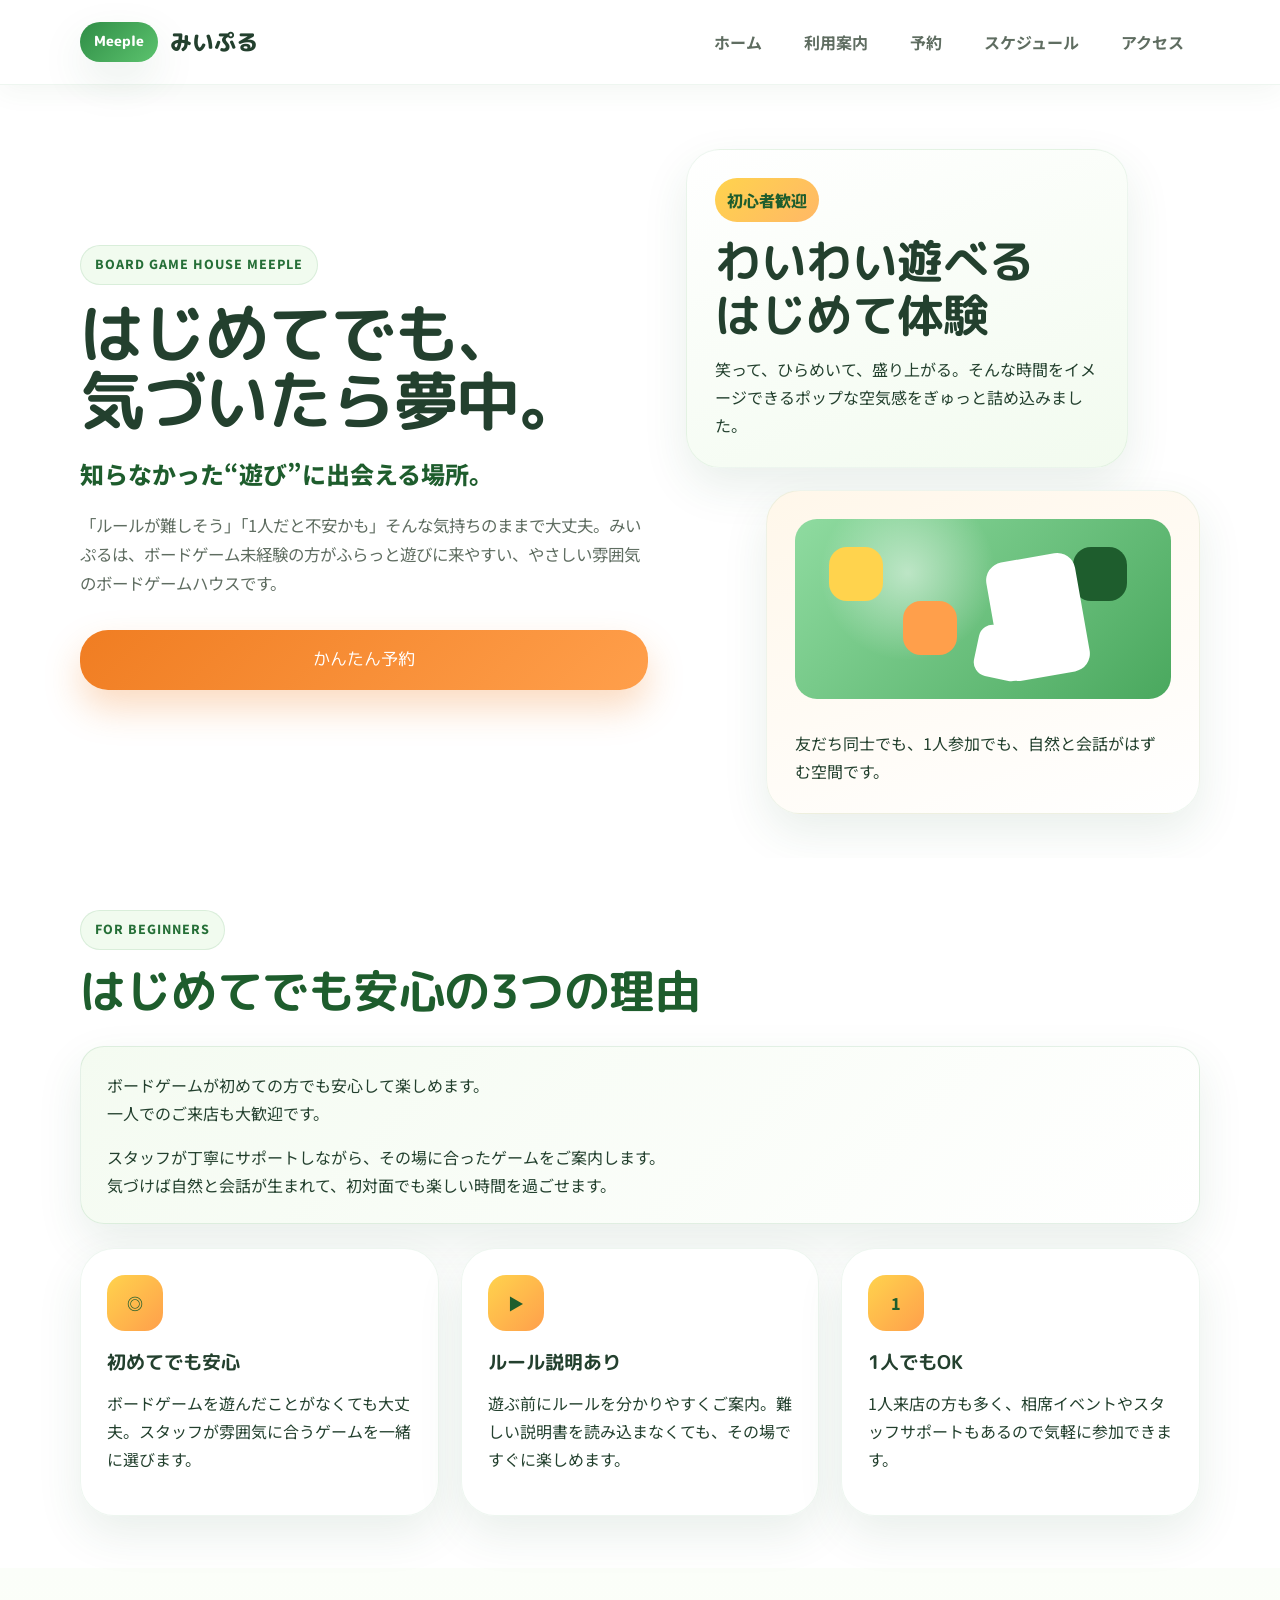
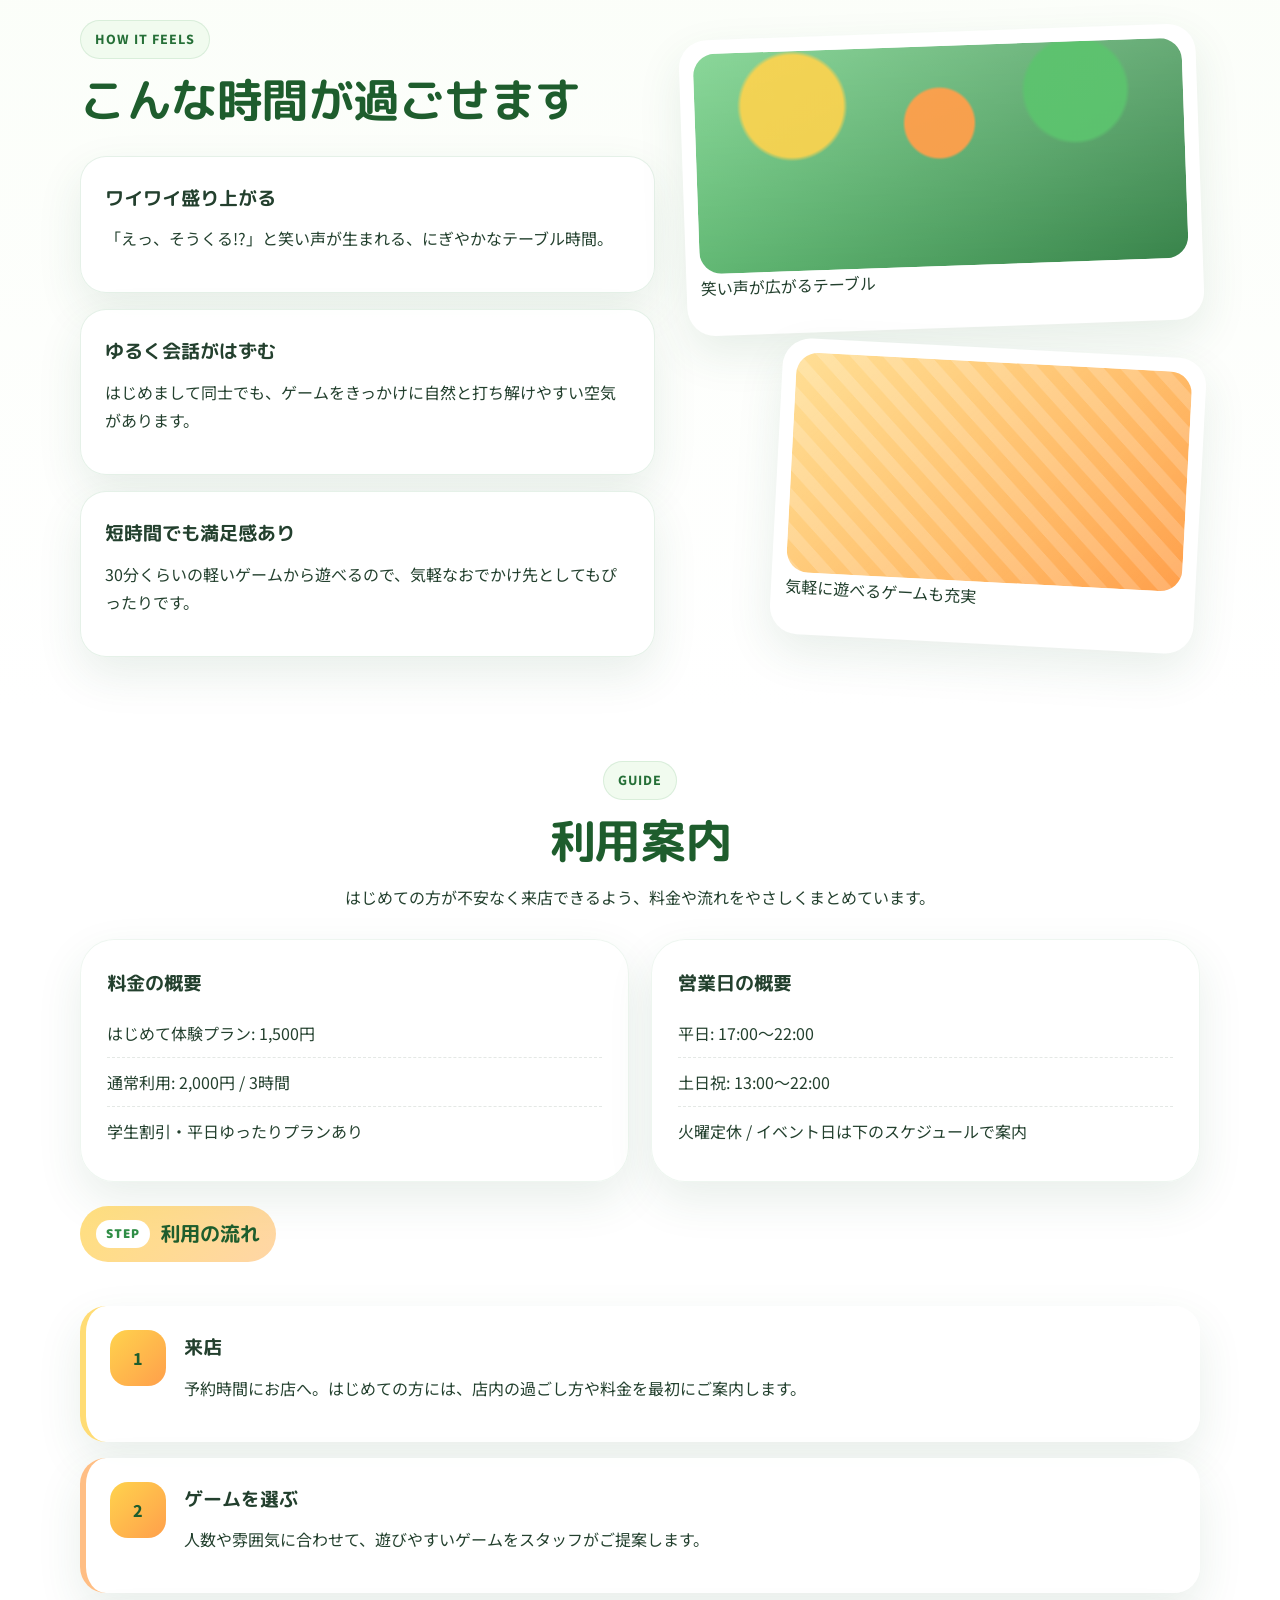
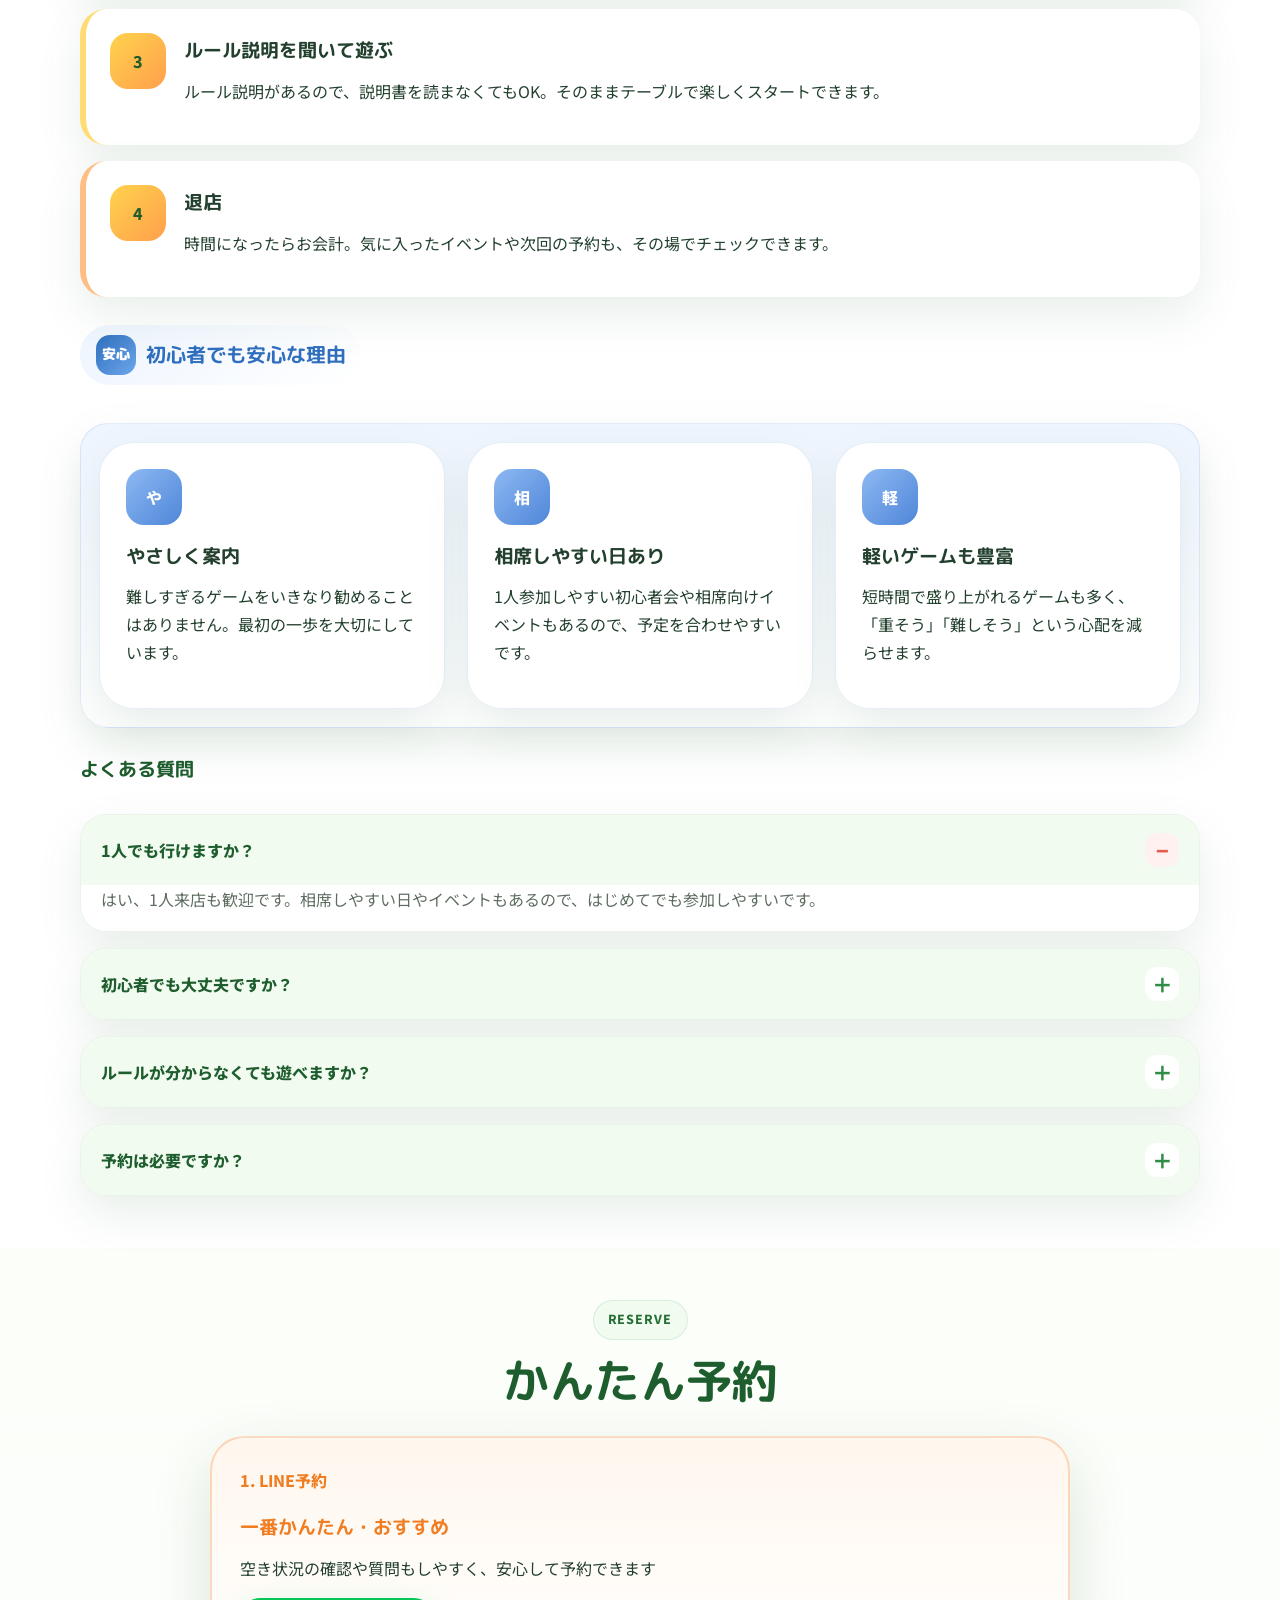
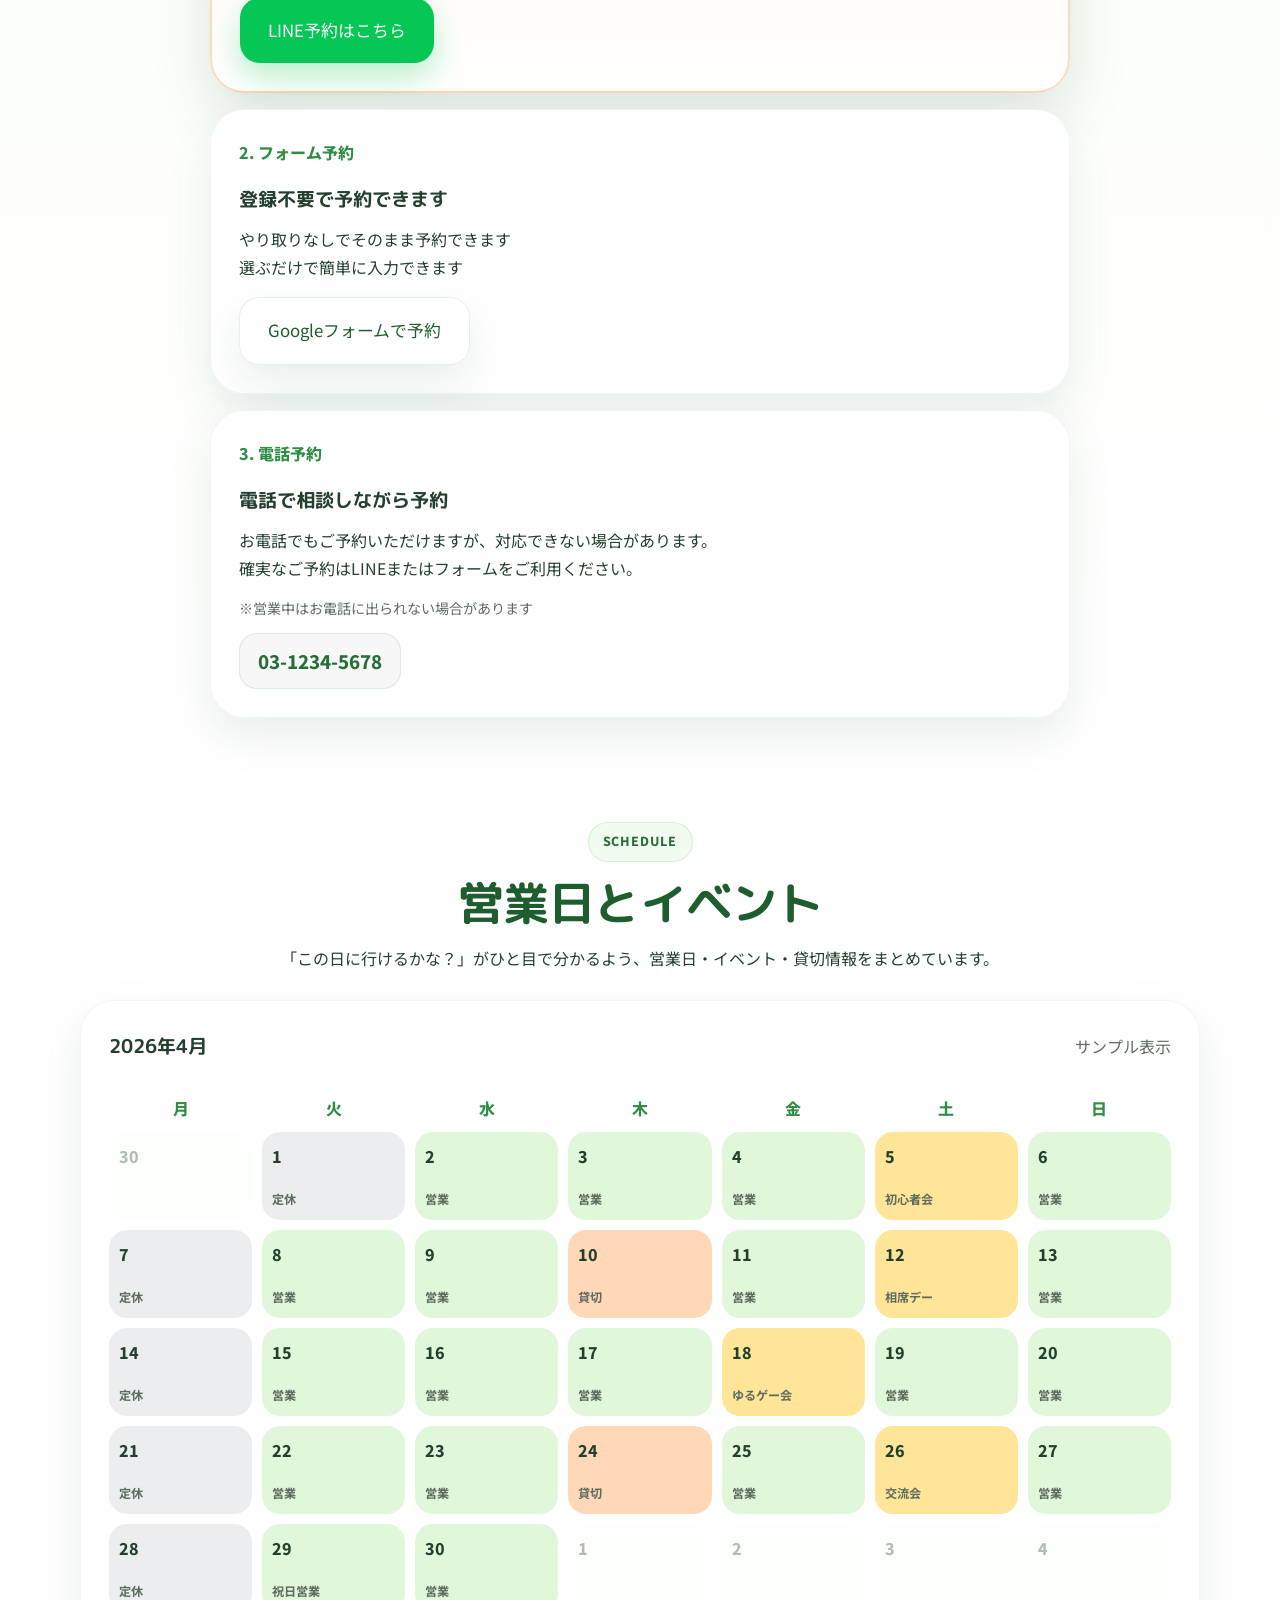
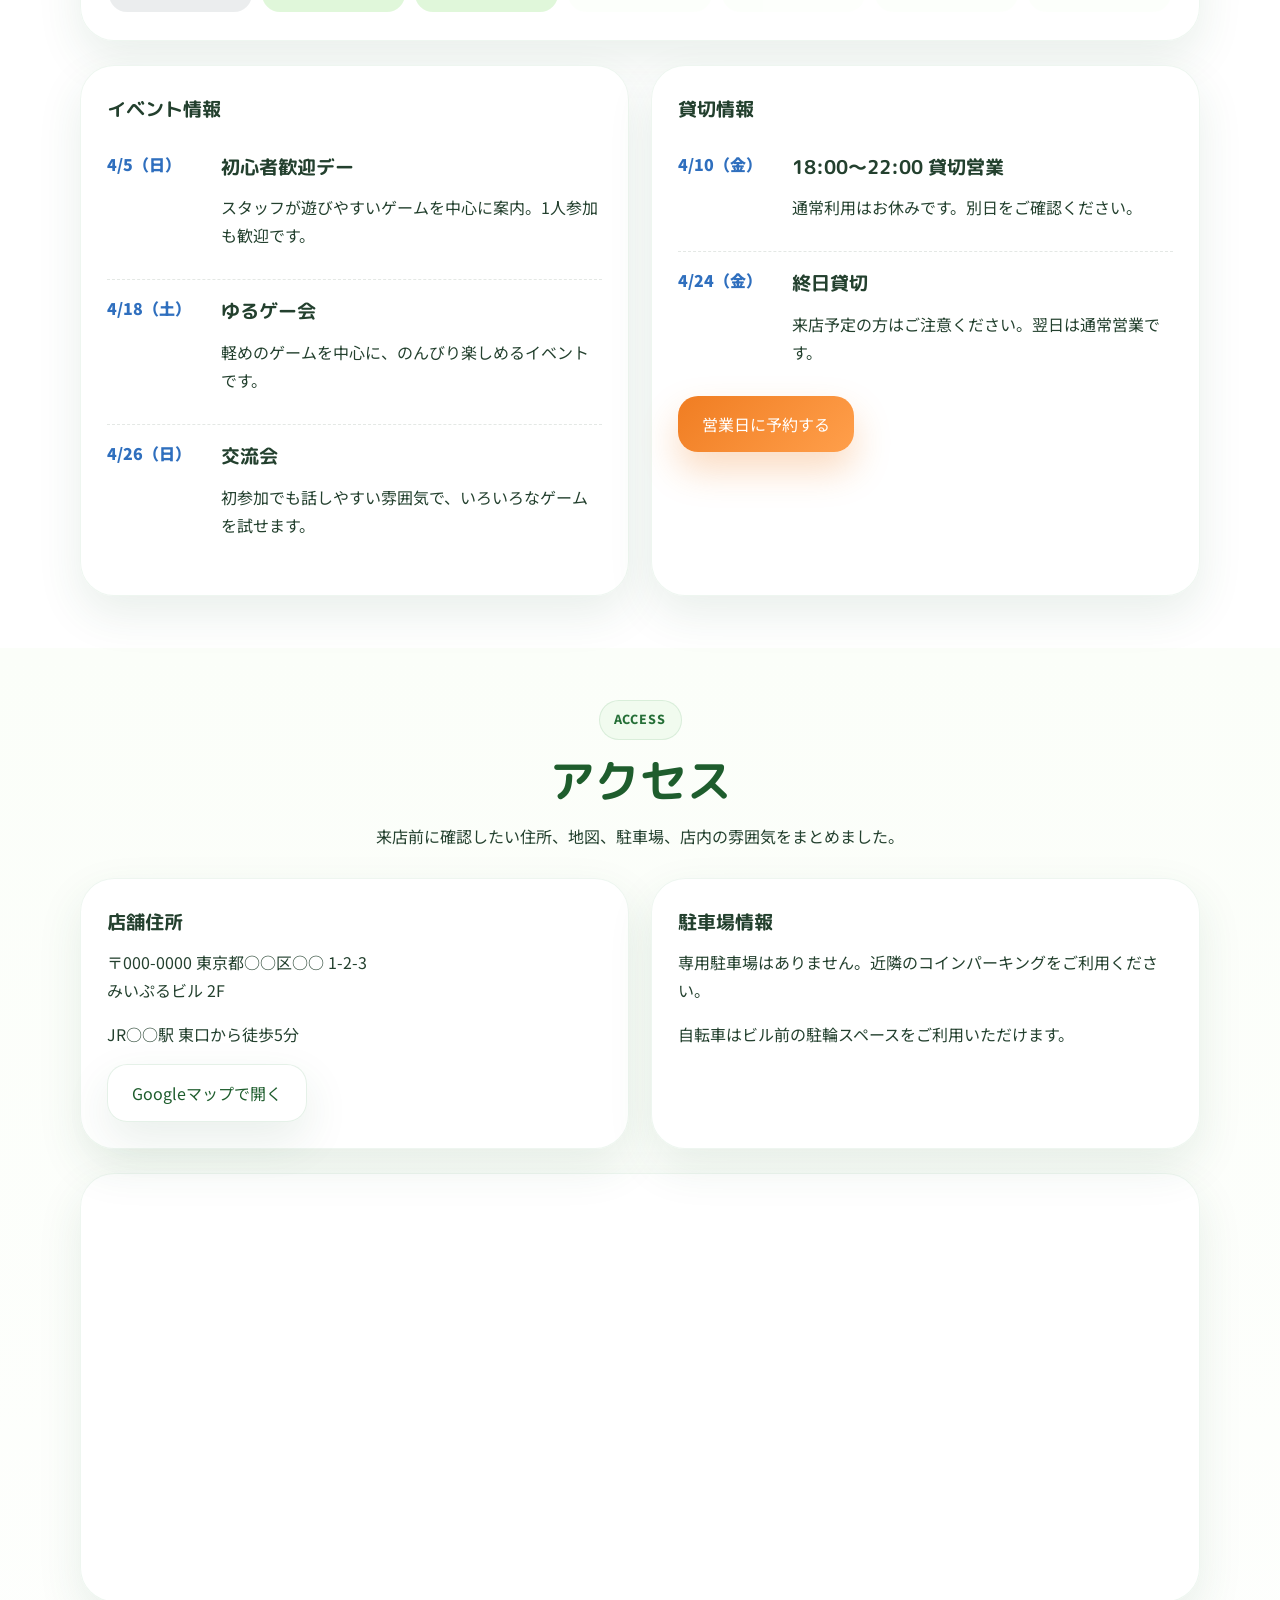
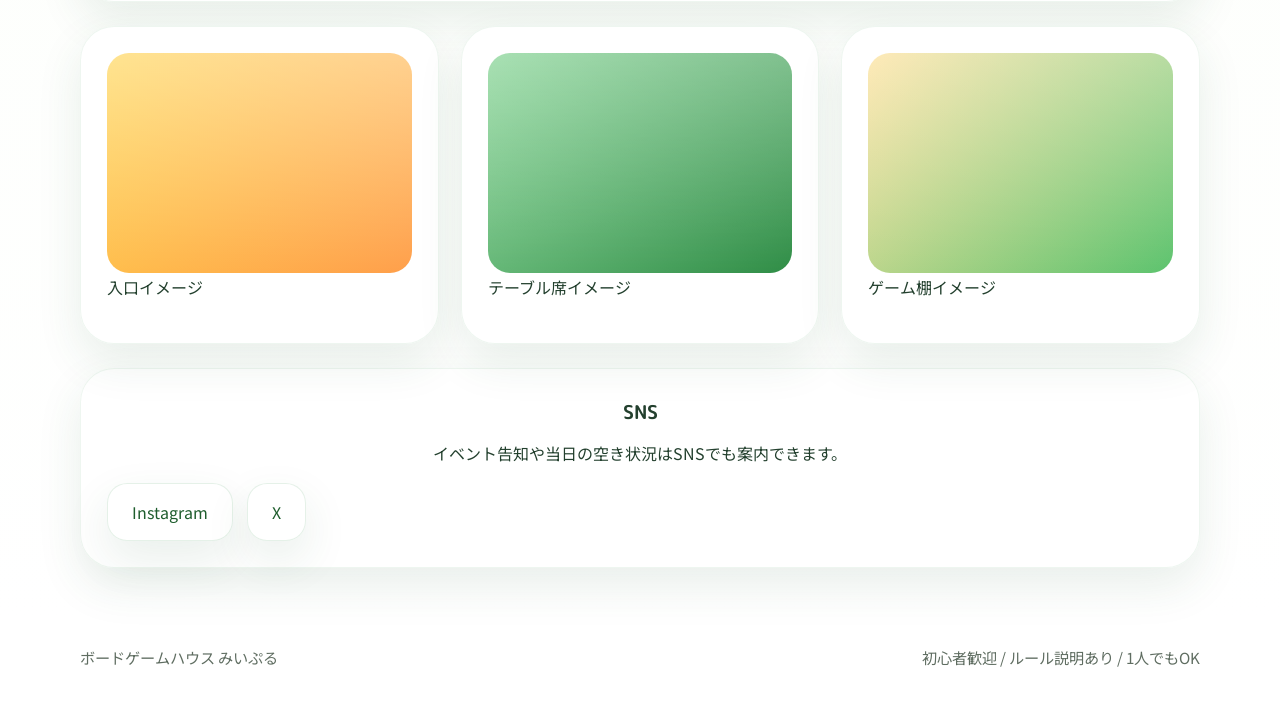
==== index.html @ f5d2cd91 "Add files via upload" ====
<!DOCTYPE html>
<html lang="ja">
<head>
  <meta charset="UTF-8">
  <meta name="viewport" content="width=device-width, initial-scale=1.0">
  <title>みいぷる | はじめてでも、気づいたら夢中。</title>
  <meta name="description" content="ボードゲームハウス みいぷるの公式サイト。初心者歓迎、ルール説明あり、1人でもOK。スマホからかんたん予約。">
  <link rel="preconnect" href="https://fonts.googleapis.com">
  <link rel="preconnect" href="https://fonts.gstatic.com" crossorigin>
  <link href="https://fonts.googleapis.com/css2?family=M+PLUS+Rounded+1c:wght@500;700;800&family=Noto+Sans+JP:wght@400;500;700;800&display=swap" rel="stylesheet">
  <script async src="https://www.googletagmanager.com/gtag/js?id=G-K13MHSB1YD"></script>
  <script>
    window.dataLayer = window.dataLayer || [];
    function gtag(){dataLayer.push(arguments);}
    gtag('js', new Date());
    gtag('config', 'G-K13MHSB1YD');
  </script>
  <link rel="stylesheet" href="styles.css">
</head>
<body>
  <header class="site-header">
    <div class="container header-inner">
      <a class="brand" href="#top">
        <span class="brand-badge">Meeple</span>
        <span class="brand-text">みいぷる</span>
      </a>
      <button class="nav-toggle" type="button" aria-expanded="false" aria-controls="site-nav">
        <span></span>
        <span></span>
        <span></span>
        <span class="sr-only">メニューを開く</span>
      </button>
      <nav id="site-nav" class="site-nav" aria-label="メインメニュー">
        <a href="#top">ホーム</a>
        <a href="#guide">利用案内</a>
        <a href="#reserve">予約</a>
        <a href="#schedule">スケジュール</a>
        <a href="#access">アクセス</a>
      </nav>
    </div>
  </header>

  <main>
    <section id="top" class="hero">
      <div class="container hero-grid">
        <div class="hero-copy">
          <p class="eyebrow">BOARD GAME HOUSE MEEPLE</p>
          <h1>はじめてでも、<br>気づいたら夢中。</h1>
          <p class="hero-subcopy">知らなかった“遊び”に出会える場所。</p>
          <p class="hero-text">「ルールが難しそう」「1人だと不安かも」そんな気持ちのままで大丈夫。みいぷるは、ボードゲーム未経験の方がふらっと遊びに来やすい、やさしい雰囲気のボードゲームハウスです。</p>
          <div class="hero-actions">
            <a class="button button-primary button-hero" href="#reserve">
              <span class="button-label">かんたん予約</span>
            </a>
          </div>
        </div>
        <div class="hero-visual" aria-hidden="true">
          <div class="scene-card scene-card-a">
            <span class="chip">初心者歓迎</span>
            <h2>わいわい遊べる<br>はじめて体験</h2>
            <p>笑って、ひらめいて、盛り上がる。そんな時間をイメージできるポップな空気感をぎゅっと詰め込みました。</p>
          </div>
          <div class="scene-card scene-card-b">
            <div class="tabletop">
              <span class="piece piece-yellow"></span>
              <span class="piece piece-orange"></span>
              <span class="piece piece-green"></span>
              <span class="card-mini"></span>
              <span class="dice-mini"></span>
            </div>
            <p>友だち同士でも、1人参加でも、自然と会話がはずむ空間です。</p>
          </div>
        </div>
      </div>
    </section>

    <section class="section">
      <div class="container">
        <div class="section-heading">
          <p class="eyebrow">FOR BEGINNERS</p>
          <h2>はじめてでも安心の3つの理由</h2>
        </div>
        <div class="beginner-message">
          <p>ボードゲームが初めての方でも安心して楽しめます。<br>一人でのご来店も大歓迎です。</p>
          <p>スタッフが丁寧にサポートしながら、その場に合ったゲームをご案内します。<br>気づけば自然と会話が生まれて、初対面でも楽しい時間を過ごせます。</p>
        </div>
        <div class="card-grid three">
          <article class="info-card">
            <div class="icon-bubble">◎</div>
            <h3>初めてでも安心</h3>
            <p>ボードゲームを遊んだことがなくても大丈夫。スタッフが雰囲気に合うゲームを一緒に選びます。</p>
          </article>
          <article class="info-card">
            <div class="icon-bubble">▶</div>
            <h3>ルール説明あり</h3>
            <p>遊ぶ前にルールを分かりやすくご案内。難しい説明書を読み込まなくても、その場ですぐに楽しめます。</p>
          </article>
          <article class="info-card">
            <div class="icon-bubble">1</div>
            <h3>1人でもOK</h3>
            <p>1人来店の方も多く、相席イベントやスタッフサポートもあるので気軽に参加できます。</p>
          </article>
        </div>
      </div>
    </section>

    <section class="section section-accent">
      <div class="container split-layout">
        <div>
          <div class="section-heading">
            <p class="eyebrow">HOW IT FEELS</p>
            <h2>こんな時間が過ごせます</h2>
          </div>
          <div class="stack-list">
            <div class="stack-item">
              <h3>ワイワイ盛り上がる</h3>
              <p>「えっ、そうくる!?」と笑い声が生まれる、にぎやかなテーブル時間。</p>
            </div>
            <div class="stack-item">
              <h3>ゆるく会話がはずむ</h3>
              <p>はじめまして同士でも、ゲームをきっかけに自然と打ち解けやすい空気があります。</p>
            </div>
            <div class="stack-item">
              <h3>短時間でも満足感あり</h3>
              <p>30分くらいの軽いゲームから遊べるので、気軽なおでかけ先としてもぴったりです。</p>
            </div>
          </div>
        </div>
        <div class="experience-panel">
          <div class="polaroid">
            <div class="photo photo-friends"></div>
            <p>笑い声が広がるテーブル</p>
          </div>
          <div class="polaroid small">
            <div class="photo photo-cards"></div>
            <p>気軽に遊べるゲームも充実</p>
          </div>
        </div>
      </div>
    </section>

    <section id="guide" class="section">
      <div class="container">
        <div class="section-heading centered">
          <p class="eyebrow">GUIDE</p>
          <h2>利用案内</h2>
          <p>はじめての方が不安なく来店できるよう、料金や流れをやさしくまとめています。</p>
        </div>

        <div class="card-grid two">
          <article class="summary-card">
            <h3>料金の概要</h3>
            <ul class="detail-list">
              <li>はじめて体験プラン: 1,500円</li>
              <li>通常利用: 2,000円 / 3時間</li>
              <li>学生割引・平日ゆったりプランあり</li>
            </ul>
          </article>
          <article class="summary-card">
            <h3>営業日の概要</h3>
            <ul class="detail-list">
              <li>平日: 17:00〜22:00</li>
              <li>土日祝: 13:00〜22:00</li>
              <li>火曜定休 / イベント日は下のスケジュールで案内</li>
            </ul>
          </article>
        </div>

        <div class="section-heading section-gap-top section-heading-flow">
          <h3>利用の流れ</h3>
        </div>
        <div class="flow-section">
        <div class="flow-list">
          <article class="flow-item">
            <span class="flow-step">1</span>
            <div>
              <h3>来店</h3>
              <p>予約時間にお店へ。はじめての方には、店内の過ごし方や料金を最初にご案内します。</p>
            </div>
          </article>
          <article class="flow-item">
            <span class="flow-step">2</span>
            <div>
              <h3>ゲームを選ぶ</h3>
              <p>人数や雰囲気に合わせて、遊びやすいゲームをスタッフがご提案します。</p>
            </div>
          </article>
          <article class="flow-item">
            <span class="flow-step">3</span>
            <div>
              <h3>ルール説明を聞いて遊ぶ</h3>
              <p>ルール説明があるので、説明書を読まなくてもOK。そのままテーブルで楽しくスタートできます。</p>
            </div>
          </article>
          <article class="flow-item">
            <span class="flow-step">4</span>
            <div>
              <h3>退店</h3>
              <p>時間になったらお会計。気に入ったイベントや次回の予約も、その場でチェックできます。</p>
            </div>
          </article>
        </div>
        </div>

        <div class="section-heading section-gap-top section-heading-support">
          <h3>初心者でも安心な理由</h3>
        </div>
        <div class="support-section">
        <div class="card-grid three support-grid">
          <article class="info-card">
            <div class="icon-bubble">や</div>
            <h3>やさしく案内</h3>
            <p>難しすぎるゲームをいきなり勧めることはありません。最初の一歩を大切にしています。</p>
          </article>
          <article class="info-card">
            <div class="icon-bubble">相</div>
            <h3>相席しやすい日あり</h3>
            <p>1人参加しやすい初心者会や相席向けイベントもあるので、予定を合わせやすいです。</p>
          </article>
          <article class="info-card">
            <div class="icon-bubble">軽</div>
            <h3>軽いゲームも豊富</h3>
            <p>短時間で盛り上がれるゲームも多く、「重そう」「難しそう」という心配を減らせます。</p>
          </article>
        </div>
        </div>

        <div class="section-heading section-gap-top">
          <h3>よくある質問</h3>
        </div>
        <div class="faq-list">
          <div class="faq-item is-open">
            <button class="faq-question" type="button" aria-expanded="true">
              <span>1人でも行けますか？</span>
              <span class="faq-icon" aria-hidden="true">−</span>
            </button>
            <div class="faq-answer">
              <div class="faq-answer-inner">
                <p>はい、1人来店も歓迎です。相席しやすい日やイベントもあるので、はじめてでも参加しやすいです。</p>
              </div>
            </div>
          </div>
          <div class="faq-item">
            <button class="faq-question" type="button" aria-expanded="false">
              <span>初心者でも大丈夫ですか？</span>
              <span class="faq-icon" aria-hidden="true">＋</span>
            </button>
            <div class="faq-answer">
              <div class="faq-answer-inner">
                <p>もちろん大丈夫です。未経験の方にも遊びやすいゲームからご案内します。</p>
              </div>
            </div>
          </div>
          <div class="faq-item">
            <button class="faq-question" type="button" aria-expanded="false">
              <span>ルールが分からなくても遊べますか？</span>
              <span class="faq-icon" aria-hidden="true">＋</span>
            </button>
            <div class="faq-answer">
              <div class="faq-answer-inner">
                <p>はい。スタッフがルール説明を行うので、説明書を事前に読む必要はありません。</p>
              </div>
            </div>
          </div>
          <div class="faq-item">
            <button class="faq-question" type="button" aria-expanded="false">
              <span>予約は必要ですか？</span>
              <span class="faq-icon" aria-hidden="true">＋</span>
            </button>
            <div class="faq-answer">
              <div class="faq-answer-inner">
                <p>当日来店できる日もありますが、席やイベント参加を確実にしたい場合は予約がおすすめです。</p>
              </div>
            </div>
          </div>
        </div>
      </div>
    </section>

    <section id="reserve" class="section section-accent">
      <div class="container narrow">
        <div class="section-heading centered">
          <p class="eyebrow">RESERVE</p>
          <h2>かんたん予約</h2>
        </div>

        <div class="reserve-options">
          <article class="reserve-card featured">
            <p class="reserve-rank">1. LINE予約</p>
            <h3>一番かんたん・おすすめ</h3>
            <p>空き状況の確認や質問もしやすく、安心して予約できます</p>
            <a class="button button-line large" href="https://line.me/" target="_blank" rel="noreferrer">LINE予約はこちら</a>
          </article>

          <article class="reserve-card">
            <p class="reserve-rank">2. フォーム予約</p>
            <h3>登録不要で予約できます</h3>
            <p>やり取りなしでそのまま予約できます<br>選ぶだけで簡単に入力できます</p>
            <a class="button button-secondary large" href="https://forms.gle/" target="_blank" rel="noreferrer">Googleフォームで予約</a>
          </article>

          <article class="reserve-card">
            <p class="reserve-rank">3. 電話予約</p>
            <h3>電話で相談しながら予約</h3>
            <p>お電話でもご予約いただけますが、対応できない場合があります。<br>確実なご予約はLINEまたはフォームをご利用ください。</p>
            <p class="phone-note">※営業中はお電話に出られない場合があります</p>
            <a class="phone-link" href="tel:0312345678">03-1234-5678</a>
          </article>
        </div>
      </div>
    </section>

    <section id="schedule" class="section">
      <div class="container">
        <div class="section-heading centered">
          <p class="eyebrow">SCHEDULE</p>
          <h2>営業日とイベント</h2>
          <p>「この日に行けるかな？」がひと目で分かるよう、営業日・イベント・貸切情報をまとめています。</p>
        </div>

        <div class="calendar-card">
          <div class="calendar-header">
            <h3>2026年4月</h3>
            <p>サンプル表示</p>
          </div>
          <div class="calendar-grid calendar-weekdays">
            <span>月</span>
            <span>火</span>
            <span>水</span>
            <span>木</span>
            <span>金</span>
            <span>土</span>
            <span>日</span>
          </div>
          <div class="calendar-grid calendar-days">
            <span class="day muted">30</span>
            <span class="day closed">1<span>定休</span></span>
            <span class="day open">2<span>営業</span></span>
            <span class="day open">3<span>営業</span></span>
            <span class="day open">4<span>営業</span></span>
            <span class="day event">5<span>初心者会</span></span>
            <span class="day open">6<span>営業</span></span>
            <span class="day closed">7<span>定休</span></span>
            <span class="day open">8<span>営業</span></span>
            <span class="day open">9<span>営業</span></span>
            <span class="day private">10<span>貸切</span></span>
            <span class="day open">11<span>営業</span></span>
            <span class="day event">12<span>相席デー</span></span>
            <span class="day open">13<span>営業</span></span>
            <span class="day closed">14<span>定休</span></span>
            <span class="day open">15<span>営業</span></span>
            <span class="day open">16<span>営業</span></span>
            <span class="day open">17<span>営業</span></span>
            <span class="day event">18<span>ゆるゲー会</span></span>
            <span class="day open">19<span>営業</span></span>
            <span class="day open">20<span>営業</span></span>
            <span class="day closed">21<span>定休</span></span>
            <span class="day open">22<span>営業</span></span>
            <span class="day open">23<span>営業</span></span>
            <span class="day private">24<span>貸切</span></span>
            <span class="day open">25<span>営業</span></span>
            <span class="day event">26<span>交流会</span></span>
            <span class="day open">27<span>営業</span></span>
            <span class="day closed">28<span>定休</span></span>
            <span class="day open">29<span>祝日営業</span></span>
            <span class="day open">30<span>営業</span></span>
            <span class="day muted">1</span>
            <span class="day muted">2</span>
            <span class="day muted">3</span>
            <span class="day muted">4</span>
          </div>
        </div>

        <div class="card-grid two section-gap-top">
          <article class="summary-card">
            <h3>イベント情報</h3>
            <div class="event-list">
              <div class="event-item">
                <p class="event-date">4/5（日）</p>
                <div>
                  <h3>初心者歓迎デー</h3>
                  <p>スタッフが遊びやすいゲームを中心に案内。1人参加も歓迎です。</p>
                </div>
              </div>
              <div class="event-item">
                <p class="event-date">4/18（土）</p>
                <div>
                  <h3>ゆるゲー会</h3>
                  <p>軽めのゲームを中心に、のんびり楽しめるイベントです。</p>
                </div>
              </div>
              <div class="event-item">
                <p class="event-date">4/26（日）</p>
                <div>
                  <h3>交流会</h3>
                  <p>初参加でも話しやすい雰囲気で、いろいろなゲームを試せます。</p>
                </div>
              </div>
            </div>
          </article>

          <article class="summary-card">
            <h3>貸切情報</h3>
            <div class="event-list">
              <div class="event-item">
                <p class="event-date">4/10（金）</p>
                <div>
                  <h3>18:00〜22:00 貸切営業</h3>
                  <p>通常利用はお休みです。別日をご確認ください。</p>
                </div>
              </div>
              <div class="event-item">
                <p class="event-date">4/24（金）</p>
                <div>
                  <h3>終日貸切</h3>
                  <p>来店予定の方はご注意ください。翌日は通常営業です。</p>
                </div>
              </div>
            </div>
            <a class="button button-primary" href="#reserve">営業日に予約する</a>
          </article>
        </div>
      </div>
    </section>

    <section id="access" class="section section-accent">
      <div class="container">
        <div class="section-heading centered">
          <p class="eyebrow">ACCESS</p>
          <h2>アクセス</h2>
          <p>来店前に確認したい住所、地図、駐車場、店内の雰囲気をまとめました。</p>
        </div>

        <div class="card-grid two">
          <article class="summary-card">
            <h3>店舗住所</h3>
            <p>〒000-0000 東京都○○区○○ 1-2-3<br>みいぷるビル 2F</p>
            <p>JR○○駅 東口から徒歩5分</p>
            <a class="button button-secondary" href="https://maps.google.com/" target="_blank" rel="noreferrer">Googleマップで開く</a>
          </article>
          <article class="summary-card">
            <h3>駐車場情報</h3>
            <p>専用駐車場はありません。近隣のコインパーキングをご利用ください。</p>
            <p>自転車はビル前の駐輪スペースをご利用いただけます。</p>
          </article>
        </div>

        <div class="map-frame section-gap-top">
          <iframe title="みいぷるの地図" src="https://www.google.com/maps?q=Tokyo%20Station&z=14&output=embed" loading="lazy" referrerpolicy="no-referrer-when-downgrade"></iframe>
        </div>

        <div class="card-grid three section-gap-top">
          <article class="photo-card">
            <div class="photo photo-shop-front"></div>
            <p>入口イメージ</p>
          </article>
          <article class="photo-card">
            <div class="photo photo-table"></div>
            <p>テーブル席イメージ</p>
          </article>
          <article class="photo-card">
            <div class="photo photo-shelf"></div>
            <p>ゲーム棚イメージ</p>
          </article>
        </div>

        <div class="summary-card centered-card section-gap-top">
          <h3>SNS</h3>
          <p>イベント告知や当日の空き状況はSNSでも案内できます。</p>
          <div class="social-links">
            <a class="button button-secondary" href="https://www.instagram.com/" target="_blank" rel="noreferrer">Instagram</a>
            <a class="button button-secondary" href="https://x.com/" target="_blank" rel="noreferrer">X</a>
          </div>
        </div>
      </div>
    </section>
  </main>

  <footer class="site-footer">
    <div class="container footer-inner">
      <p>ボードゲームハウス みいぷる</p>
      <p>初心者歓迎 / ルール説明あり / 1人でもOK</p>
    </div>
  </footer>

  <button class="back-to-top" type="button" aria-label="トップへ戻る">↑ トップ</button>

  <script src="script.js"></script>
</body>
</html>
---- styles.css ----
:root {
  --green-900: #1e5d2d;
  --green-800: #256f37;
  --green-700: #2f8d46;
  --green-500: #5cc36e;
  --green-200: #dff7d8;
  --green-100: #f1fbef;
  --yellow-500: #ffd34d;
  --yellow-200: #fff2be;
  --blue-700: #2f6fbe;
  --blue-100: #eef5ff;
  --red-500: #e45a4f;
  --red-100: #fff1ef;
  --orange-500: #ff9f4b;
  --orange-600: #f07d22;
  --orange-400: #ffb866;
  --cream: #fff9ef;
  --cream-strong: #fff6e7;
  --white: #ffffff;
  --ink: #23402e;
  --muted: #5f6d61;
  --shadow: 0 18px 45px rgba(44, 95, 56, 0.1);
  --shadow-strong: 0 22px 60px rgba(44, 95, 56, 0.16);
  --radius-xl: 34px;
  --radius-lg: 26px;
  --radius-md: 20px;
  --container: 1120px;
  --font-heading: "M PLUS Rounded 1c", "Hiragino Maru Gothic ProN", "Yu Gothic", "Meiryo", sans-serif;
  --font-body: "Noto Sans JP", "Hiragino Kaku Gothic ProN", "Yu Gothic", "Meiryo", sans-serif;
}

*,
*::before,
*::after {
  box-sizing: border-box;
}

html {
  scroll-behavior: smooth;
  scroll-padding-top: 96px;
  overflow-x: hidden;
}

body {
  margin: 0;
  font-family: var(--font-body);
  color: var(--ink);
  background: var(--white);
  line-height: 1.75;
  overflow-x: hidden;
}

img {
  max-width: 100%;
  display: block;
}

a {
  color: inherit;
  text-decoration: none;
}

button,
a.button {
  font: inherit;
}

.sr-only {
  position: absolute;
  width: 1px;
  height: 1px;
  padding: 0;
  margin: -1px;
  overflow: hidden;
  clip: rect(0, 0, 0, 0);
  white-space: nowrap;
  border: 0;
}

.container {
  width: min(calc(100% - 32px), var(--container));
  margin: 0 auto;
}

.narrow {
  width: min(calc(100% - 32px), 860px);
}

.site-header {
  position: sticky;
  top: 0;
  z-index: 20;
  backdrop-filter: blur(14px);
  background: rgba(255, 255, 255, 0.92);
  border-bottom: 1px solid rgba(47, 141, 70, 0.08);
  box-shadow: 0 6px 28px rgba(44, 95, 56, 0.06);
}

.header-inner {
  display: flex;
  align-items: center;
  justify-content: space-between;
  gap: 20px;
  padding: 16px 0;
}

.brand {
  display: inline-flex;
  align-items: center;
  gap: 12px;
  font-weight: 800;
  font-family: var(--font-heading);
}

.brand-badge {
  display: inline-flex;
  align-items: center;
  justify-content: center;
  min-width: 72px;
  min-height: 40px;
  padding: 0 14px;
  border-radius: 999px;
  background: linear-gradient(135deg, var(--green-700), var(--green-500));
  color: var(--white);
  box-shadow: var(--shadow);
  font-size: 0.9rem;
}

.brand-text {
  font-size: 1.4rem;
}

.site-nav {
  display: flex;
  align-items: center;
  gap: 10px;
}

.site-nav a {
  padding: 12px 16px;
  border-radius: 999px;
  color: var(--muted);
  font-weight: 700;
  transition: background 0.18s ease, color 0.18s ease, transform 0.18s ease;
}

.site-nav a.active,
.site-nav a:hover,
.site-nav a:focus-visible {
  background: var(--green-200);
  color: var(--green-900);
  transform: translateY(-1px);
}

.nav-toggle {
  display: none;
  border: 0;
  background: var(--white);
  width: 52px;
  height: 52px;
  border-radius: 16px;
  box-shadow: var(--shadow);
  padding: 14px 12px;
}

.nav-toggle span {
  display: block;
  width: 100%;
  height: 3px;
  border-radius: 999px;
  background: var(--green-900);
  margin: 5px 0;
}

.hero,
.page-hero {
  position: relative;
  overflow: hidden;
}

#top,
#guide,
#reserve,
#schedule,
#access {
  scroll-margin-top: 96px;
}

.hero {
  padding: 64px 0 44px;
}

.page-hero {
  padding: 44px 0 12px;
}

.hero-grid,
.split-layout,
.cta-banner,
.access-card {
  display: grid;
  gap: 28px;
}

.hero-grid > *,
.split-layout > *,
.cta-banner > *,
.access-card > *,
.card-grid > *,
.flow-item > *,
.event-item > * {
  min-width: 0;
}

.hero-grid {
  grid-template-columns: 1.05fr 0.95fr;
  align-items: center;
  gap: 38px;
}

.eyebrow {
  display: inline-block;
  margin: 0 0 14px;
  padding: 8px 14px;
  border-radius: 999px;
  background: var(--green-100);
  color: var(--green-800);
  font-size: 0.78rem;
  font-weight: 800;
  letter-spacing: 0.08em;
  border: 1px solid rgba(47, 141, 70, 0.12);
}

h1,
h2,
h3,
p {
  margin-top: 0;
}

h1 {
  font-family: var(--font-heading);
  font-size: clamp(2.4rem, 5vw, 4.6rem);
  line-height: 1.05;
  letter-spacing: -0.02em;
  margin-bottom: 20px;
}

h2 {
  font-family: var(--font-heading);
  font-size: clamp(1.8rem, 3.6vw, 3rem);
  line-height: 1.18;
  letter-spacing: -0.01em;
  margin-bottom: 14px;
}

h3 {
  font-family: var(--font-heading);
  font-size: 1.2rem;
  margin-bottom: 10px;
}

.hero-subcopy {
  font-size: clamp(1.15rem, 2vw, 1.5rem);
  font-weight: 800;
  color: var(--green-900);
  margin-bottom: 16px;
}

.hero-text,
.page-hero p {
  font-size: 1.03rem;
  color: var(--muted);
}

.hero-actions,
.social-links,
.access-actions {
  display: flex;
  flex-wrap: wrap;
  gap: 14px;
}

.hero-actions {
  margin-top: 32px;
  margin-bottom: 28px;
  justify-content: center;
}

.button {
  display: inline-flex;
  align-items: center;
  justify-content: center;
  min-height: 56px;
  padding: 14px 24px;
  border-radius: 20px;
  font-weight: 800;
  transition: transform 0.18s ease, box-shadow 0.18s ease, background 0.18s ease, color 0.18s ease;
}

.button:hover,
.button:focus-visible {
  transform: translateY(-2px);
}

.button.large {
  min-height: 64px;
  padding: 18px 28px;
  font-size: 1.05rem;
}

.button-hero {
  width: min(100%, 620px);
  min-height: 60px;
  padding: 16px 28px;
  border-radius: 28px;
  justify-content: center;
  align-items: center;
  background: linear-gradient(135deg, var(--orange-600), #ff9a2e);
  box-shadow: 0 12px 26px rgba(240, 125, 34, 0.22);
}

.button-hero:hover,
.button-hero:focus-visible {
  transform: translateY(-2px);
  background: linear-gradient(135deg, #ff8b1f, var(--orange-500));
  box-shadow: 0 18px 34px rgba(240, 125, 34, 0.3);
}

.button-label {
  font-family: var(--font-heading);
  font-size: 1.08rem;
  line-height: 1.2;
}

.button-primary {
  color: var(--white);
  background: linear-gradient(135deg, var(--orange-600), var(--orange-500));
  box-shadow: 0 18px 36px rgba(240, 125, 34, 0.28);
}

.button-primary:hover,
.button-primary:focus-visible {
  background: linear-gradient(135deg, #ff922f, var(--orange-500));
  box-shadow: 0 20px 38px rgba(240, 125, 34, 0.34);
}

.button-secondary {
  background: rgba(255, 255, 255, 0.96);
  color: var(--green-900);
  box-shadow: var(--shadow);
  border: 1px solid rgba(47, 141, 70, 0.12);
}

.button-line {
  background: #06c755;
  color: var(--white);
  box-shadow: 0 14px 32px rgba(6, 199, 85, 0.28);
}

.text-link {
  display: inline-flex;
  align-items: center;
  gap: 8px;
  color: var(--green-700);
  font-weight: 800;
}

.text-link::after {
  content: "→";
}

.hero-visual {
  display: grid;
  gap: 22px;
  align-content: center;
}

.scene-card,
.info-card,
.summary-card,
.price-card,
.reserve-card,
.calendar-card,
.photo-card,
.access-card,
.map-frame,
.centered-card {
  background: rgba(255, 255, 255, 0.95);
  border: 1px solid rgba(47, 141, 70, 0.08);
  border-radius: var(--radius-xl);
  box-shadow: var(--shadow);
}

.scene-card {
  position: relative;
  padding: 28px;
}

.scene-card h2 {
  margin-bottom: 12px;
}

.scene-card p {
  margin-bottom: 0;
}

.scene-card-a {
  margin-right: 72px;
  background: linear-gradient(160deg, #ffffff, #f2fbef);
}

.scene-card-b {
  display: grid;
  gap: 14px;
  margin-left: 80px;
  background: linear-gradient(160deg, #fff7ea, #ffffff);
}

.chip {
  display: inline-block;
  padding: 8px 12px;
  border-radius: 999px;
  background: linear-gradient(135deg, var(--yellow-500), var(--orange-400));
  color: var(--green-900);
  font-weight: 800;
  margin-bottom: 12px;
}

.tabletop {
  position: relative;
  min-height: 180px;
  margin-bottom: 16px;
  border-radius: 22px;
  background:
    radial-gradient(circle at 30% 30%, rgba(255,255,255,0.5), transparent 30%),
    linear-gradient(135deg, #8fdba0, #4aa85e);
}

.piece,
.card-mini,
.dice-mini {
  position: absolute;
  display: block;
}

.piece {
  width: 54px;
  height: 54px;
  border-radius: 18px;
  top: 28px;
}

.piece-yellow {
  left: 34px;
  background: var(--yellow-500);
}

.piece-orange {
  left: 108px;
  top: 82px;
  background: var(--orange-500);
}

.piece-green {
  right: 44px;
  background: var(--green-900);
}

.card-mini {
  width: 90px;
  height: 120px;
  right: 88px;
  bottom: 22px;
  background: var(--white);
  border-radius: 18px;
  transform: rotate(-10deg);
}

.dice-mini {
  width: 52px;
  height: 52px;
  left: 48%;
  bottom: 20px;
  background: var(--white);
  border-radius: 14px;
  transform: rotate(12deg);
}

.section {
  padding: 52px 0;
}

.section-accent {
  background: linear-gradient(180deg, #fbfef9, #ffffff);
}

.section-highlight {
  padding-top: 10px;
}

.section-heading {
  margin-bottom: 28px;
}

.section-heading h2,
.section-heading h3 {
  color: var(--green-900);
}

.section-gap-top {
  margin-top: 24px;
}

.section-heading-flow h3,
.section-heading-support h3 {
  display: inline-flex;
  align-items: center;
  gap: 10px;
  padding: 10px 16px;
  border-radius: 999px;
  font-size: 1.28rem;
}

.section-heading-flow h3 {
  background: linear-gradient(135deg, rgba(255, 211, 77, 0.72), rgba(255, 184, 102, 0.58));
  color: var(--green-900);
}

.section-heading-flow h3::before {
  content: "STEP";
  display: inline-flex;
  align-items: center;
  justify-content: center;
  min-width: 52px;
  min-height: 28px;
  padding: 0 10px;
  border-radius: 999px;
  background: var(--white);
  color: var(--green-700);
  font-size: 0.72rem;
  font-weight: 900;
  letter-spacing: 0.08em;
}

.section-heading-support h3 {
  background: linear-gradient(135deg, var(--blue-100), rgba(255, 255, 255, 0.98));
  color: var(--blue-700);
}

.section-heading-support h3::before {
  content: "安心";
  display: inline-flex;
  align-items: center;
  justify-content: center;
  width: 40px;
  height: 40px;
  border-radius: 14px;
  background: linear-gradient(135deg, var(--blue-700), #6da6eb);
  color: var(--white);
  font-size: 0.86rem;
  font-weight: 900;
}

.beginner-message {
  margin-bottom: 24px;
  padding: 24px 26px;
  border-radius: 24px;
  background: linear-gradient(135deg, #f4fbf1, #ffffff);
  border: 1px solid rgba(47, 141, 70, 0.12);
  box-shadow: var(--shadow);
}

.beginner-message p:last-child {
  margin-bottom: 0;
}

.section-heading.centered,
.centered-card,
.centered-cta,
.reserve-cta {
  text-align: center;
}

.card-grid {
  display: grid;
  gap: 22px;
}

.card-grid.three {
  grid-template-columns: repeat(3, minmax(0, 1fr));
}

.card-grid.two {
  grid-template-columns: repeat(2, minmax(0, 1fr));
}

.info-card,
.summary-card,
.price-card,
.photo-card {
  padding: 26px;
}

.icon-bubble,
.flow-step {
  display: inline-flex;
  align-items: center;
  justify-content: center;
  width: 56px;
  height: 56px;
  border-radius: 18px;
  font-weight: 800;
  background: linear-gradient(135deg, var(--yellow-500), var(--orange-500));
  color: var(--green-900);
  margin-bottom: 14px;
}

.split-layout {
  grid-template-columns: 1fr 0.9fr;
  align-items: center;
}

.stack-list {
  display: grid;
  gap: 16px;
}

.stack-item {
  padding: 24px;
  border-radius: var(--radius-lg);
  background: rgba(255, 255, 255, 0.92);
  border: 1px solid rgba(47, 141, 70, 0.12);
  box-shadow: var(--shadow);
}

.experience-panel {
  display: grid;
  gap: 20px;
}

.polaroid {
  padding: 14px 14px 18px;
  border-radius: 28px;
  background: var(--white);
  box-shadow: var(--shadow);
  transform: rotate(-2deg);
}

.polaroid.small {
  width: 82%;
  justify-self: end;
  transform: rotate(3deg);
}

.photo {
  min-height: 220px;
  border-radius: 22px;
  background-size: cover;
  background-position: center;
}

.photo-friends {
  background:
    radial-gradient(circle at 20% 25%, rgba(255, 211, 77, 0.9) 0 12%, transparent 13%),
    radial-gradient(circle at 50% 35%, rgba(255, 159, 75, 0.95) 0 12%, transparent 13%),
    radial-gradient(circle at 78% 22%, rgba(92, 195, 110, 0.95) 0 12%, transparent 13%),
    linear-gradient(180deg, rgba(255,255,255,0.2), rgba(255,255,255,0.05)),
    linear-gradient(135deg, #6dcd80, #2e7d41);
}

.photo-cards {
  background:
    linear-gradient(135deg, rgba(255,255,255,0.36), rgba(255,255,255,0)),
    repeating-linear-gradient(45deg, rgba(255,255,255,0.18), rgba(255,255,255,0.18) 12px, transparent 12px, transparent 24px),
    linear-gradient(135deg, #ffcc59, #ff9f4b);
}

.detail-list,
.event-list {
  margin: 0;
  padding: 0;
  list-style: none;
}

.detail-list li {
  padding: 10px 0;
  border-bottom: 1px dashed rgba(35, 64, 46, 0.12);
}

.detail-list li:last-child {
  border-bottom: 0;
}

.cta-banner,
.access-card {
  grid-template-columns: 1fr auto;
  align-items: center;
  padding: 30px;
}

.reserve-cta {
  display: grid;
  gap: 20px;
  justify-items: center;
}

.page-main {
  padding-bottom: 36px;
}

.price-label,
.reserve-rank {
  font-weight: 800;
  color: var(--green-700);
}

.price-value {
  margin: 8px 0;
  font-size: 3rem;
  line-height: 1;
  font-weight: 900;
  color: var(--green-900);
}

.price-value span {
  font-size: 1.3rem;
}

.note-text,
.simple-note,
.calendar-header p {
  color: var(--muted);
}

.flow-list,
.faq-list,
.reserve-options {
  display: grid;
  gap: 16px;
}

.flow-section,
.support-section {
  position: relative;
  margin-top: 8px;
  border-radius: 28px;
}

.flow-section {
  padding: 6px 0 4px;
}

.support-section {
  padding: 18px;
  background: linear-gradient(180deg, var(--blue-100), #ffffff);
  border: 1px solid rgba(47, 111, 190, 0.12);
  box-shadow: var(--shadow);
}

.flow-item {
  display: grid;
  grid-template-columns: auto 1fr;
  gap: 18px;
  align-items: start;
  padding: 24px;
  border-radius: var(--radius-lg);
  background: rgba(255, 255, 255, 0.9);
  box-shadow: var(--shadow);
}

.flow-item:nth-child(odd) {
  border-left: 6px solid rgba(255, 211, 77, 0.78);
}

.flow-item:nth-child(even) {
  border-left: 6px solid rgba(255, 159, 75, 0.68);
}

.support-grid .info-card {
  background: rgba(255, 255, 255, 0.96);
  border-style: solid;
  border-color: rgba(47, 111, 190, 0.12);
}

.support-grid .info-card .icon-bubble {
  background: linear-gradient(135deg, #8db9f2, #4f86d9);
  color: var(--white);
}

.faq-item {
  border-radius: var(--radius-lg);
  background: rgba(255, 255, 255, 0.94);
  box-shadow: var(--shadow);
  border: 1px solid rgba(47, 141, 70, 0.1);
}

.faq-item {
  overflow: hidden;
}

.faq-question {
  width: 100%;
  display: flex;
  align-items: center;
  justify-content: space-between;
  gap: 16px;
  padding: 18px 20px;
  border: 0;
  background: rgba(241, 251, 239, 0.95);
  color: var(--green-900);
  text-align: left;
  cursor: pointer;
  transition: background 0.18s ease;
  font-weight: 800;
}

.faq-question:hover,
.faq-question:focus-visible {
  background: rgba(223, 247, 216, 0.88);
}

.faq-icon {
  flex: 0 0 auto;
  width: 34px;
  height: 34px;
  display: inline-flex;
  align-items: center;
  justify-content: center;
  border-radius: 12px;
  background: var(--white);
  color: var(--green-700);
  font-size: 1.3rem;
  font-weight: 900;
}

.faq-item.is-open .faq-icon {
  color: var(--red-500);
  background: var(--red-100);
}

.faq-answer {
  display: grid;
  grid-template-rows: 0fr;
  transition: grid-template-rows 0.25s ease;
}

.faq-item.is-open .faq-answer {
  grid-template-rows: 1fr;
}

.faq-answer-inner {
  overflow: hidden;
}

.faq-answer-inner p {
  margin: 0;
  padding: 0 20px 18px;
  color: var(--muted);
  opacity: 0;
  transform: translateY(-4px);
  transition: opacity 0.2s ease, transform 0.2s ease;
}

.faq-item.is-open .faq-answer-inner p {
  opacity: 1;
  transform: translateY(0);
}

.reserve-entry {
  margin-bottom: 20px;
  text-align: center;
}

.reserve-card {
  padding: 28px;
}

.reserve-card.featured {
  border: 2px solid rgba(240, 125, 34, 0.28);
  background: linear-gradient(180deg, #fff7ee, #ffffff);
  box-shadow: var(--shadow-strong);
}

.reserve-card.featured .reserve-rank,
.reserve-card.featured h3 {
  color: var(--orange-600);
}

.phone-link {
  display: inline-flex;
  align-items: center;
  min-height: 56px;
  padding: 0 18px;
  border-radius: 18px;
  background: #f6f7f6;
  color: var(--green-800);
  font-size: 1.16rem;
  font-weight: 800;
  border: 1px solid rgba(47, 141, 70, 0.12);
  box-shadow: none;
}

.phone-note {
  margin-top: -2px;
  margin-bottom: 12px;
  font-size: 0.88rem;
  color: var(--muted);
}

.calendar-card {
  padding: 28px;
}

.calendar-header {
  display: flex;
  justify-content: space-between;
  gap: 16px;
  align-items: baseline;
  margin-bottom: 18px;
}

.calendar-grid {
  display: grid;
  grid-template-columns: repeat(7, minmax(0, 1fr));
  gap: 10px;
}

.calendar-weekdays {
  margin-bottom: 10px;
  text-align: center;
  font-weight: 800;
  color: var(--green-700);
}

.day {
  display: flex;
  flex-direction: column;
  justify-content: space-between;
  min-height: 88px;
  padding: 10px;
  border-radius: 18px;
  background: #f8fff5;
  font-weight: 800;
}

.day span {
  display: block;
  margin-top: 10px;
  font-size: 0.76rem;
  font-weight: 700;
  color: var(--muted);
}

.day.open {
  background: rgba(223, 247, 216, 0.95);
}

.day.closed {
  background: rgba(233, 235, 237, 0.9);
}

.day.event {
  background: rgba(255, 211, 77, 0.58);
}

.day.private {
  background: rgba(255, 159, 75, 0.4);
}

.day.muted {
  opacity: 0.35;
}

.event-item {
  display: grid;
  grid-template-columns: 100px 1fr;
  gap: 14px;
  padding: 14px 0;
  border-bottom: 1px dashed rgba(35, 64, 46, 0.12);
}

.event-item:last-child {
  border-bottom: 0;
}

.event-date {
  font-weight: 900;
  color: var(--blue-700);
}

.map-frame {
  overflow: hidden;
  min-height: 420px;
}

.map-frame iframe {
  width: 100%;
  min-height: 420px;
  border: 0;
}

.photo-shop-front {
  background:
    linear-gradient(180deg, rgba(255,255,255,0.38), transparent),
    linear-gradient(135deg, #ffd34d, #ff9f4b);
}

.photo-table {
  background:
    linear-gradient(180deg, rgba(255,255,255,0.25), transparent),
    linear-gradient(135deg, #8cd69a, #2f8d46);
}

.photo-shelf {
  background:
    linear-gradient(180deg, rgba(255,255,255,0.25), transparent),
    linear-gradient(135deg, #ffe3a1, #5cc36e);
}

.site-footer {
  padding: 24px 0 40px;
}

.footer-inner {
  display: flex;
  justify-content: space-between;
  gap: 14px;
  flex-wrap: wrap;
  color: var(--muted);
  font-size: 0.95rem;
}

.back-to-top {
  position: fixed;
  right: 18px;
  bottom: 18px;
  z-index: 30;
  display: none;
  align-items: center;
  justify-content: center;
  min-width: 108px;
  min-height: 52px;
  padding: 0 18px;
  border: 0;
  border-radius: 999px;
  background: linear-gradient(135deg, var(--orange-600), var(--orange-500));
  color: var(--white);
  box-shadow: 0 16px 32px rgba(240, 125, 34, 0.26);
  font-weight: 800;
  cursor: pointer;
  opacity: 0;
  visibility: hidden;
  transform: translateY(12px);
  transition: opacity 0.2s ease, transform 0.2s ease, visibility 0.2s ease;
}

.text-link {
  color: var(--blue-700);
}

.back-to-top.visible {
  opacity: 1;
  visibility: visible;
  transform: translateY(0);
}

@media (max-width: 920px) {
  .hero-grid,
  .split-layout,
  .card-grid.two,
  .card-grid.three,
  .cta-banner,
  .access-card {
    grid-template-columns: 1fr;
  }

  .hero-visual {
    gap: 18px;
  }

  .scene-card-a,
  .scene-card-b {
    margin-left: 0;
    margin-right: 0;
  }

  .polaroid.small {
    width: 100%;
  }
}

@media (max-width: 720px) {
  html {
    scroll-padding-top: 88px;
  }

  h1 {
    font-size: clamp(1.95rem, 8.2vw, 2.8rem);
  }

  h2 {
    font-size: clamp(1.5rem, 5.8vw, 2.05rem);
  }

  h3 {
    font-size: 1.08rem;
  }

  .header-inner {
    position: relative;
    gap: 12px;
  }

  .nav-toggle {
    display: inline-block;
  }

  .site-nav {
    position: absolute;
    top: calc(100% + 10px);
    left: 0;
    right: 0;
    display: none;
    flex-direction: column;
    align-items: stretch;
    padding: 12px;
    border-radius: 24px;
    background: rgba(255, 255, 255, 0.98);
    box-shadow: var(--shadow);
  }

  .site-nav.open {
    display: flex;
  }

  .site-nav a {
    padding: 16px 18px;
  }

  .hero {
    padding-top: 24px;
  }

  #top,
  #guide,
  #reserve,
  #schedule,
  #access {
    scroll-margin-top: 88px;
  }

  .hero-visual {
    display: grid;
    gap: 16px;
    margin-top: 6px;
  }

  .scene-card {
    position: static;
    width: 100%;
  }

  .scene-card-a,
  .scene-card-b {
    margin-left: 0;
    margin-right: 0;
  }

  .scene-card,
  .info-card,
  .summary-card,
  .price-card,
  .reserve-card,
  .calendar-card,
  .photo-card,
  .access-card,
  .map-frame,
  .centered-card,
  .stack-item,
  .faq-item,
  .flow-item {
    border-radius: 24px;
  }

  .section {
    padding: 32px 0;
  }

  .section-heading {
    margin-bottom: 18px;
  }

  .section-heading-flow,
  .section-heading-support {
    margin-bottom: 14px;
  }

  .section-heading-flow h3,
  .section-heading-support h3 {
    width: 100%;
    justify-content: flex-start;
    padding: 12px 14px;
    font-size: 1.02rem;
  }

  .info-card,
  .summary-card,
  .price-card,
  .photo-card,
  .reserve-card,
  .calendar-card {
    padding: 20px;
  }

  body {
    line-height: 1.62;
  }

  .cta-banner,
  .access-card {
    padding: 20px;
    gap: 16px;
  }

  .stack-item,
  .flow-item {
    padding: 18px;
  }

  .flow-section {
    padding: 4px 0 2px;
  }

  .support-section {
    padding: 14px;
    margin-top: 4px;
  }

  .beginner-message {
    margin-bottom: 18px;
    padding: 18px;
  }

  .faq-question {
    padding: 16px 18px;
  }

  .faq-answer-inner p {
    padding: 0 18px 16px;
  }

  .photo {
    min-height: 168px;
  }

  .polaroid {
    padding: 12px 12px 14px;
  }

  .hero-actions,
  .social-links,
  .access-actions {
    gap: 10px;
  }

  .hero-actions {
    margin-top: 24px;
    margin-bottom: 24px;
  }

  .hero-grid {
    gap: 18px;
  }

  .scene-card {
    padding: 18px;
  }

  .scene-card-b {
    display: grid;
    gap: 12px;
  }

  .scene-card-b p {
    margin-top: 0;
  }

  .tabletop {
    margin-bottom: 0;
  }

  .calendar-grid {
    gap: 6px;
  }

  .calendar-card {
    overflow-x: auto;
  }

  .calendar-weekdays,
  .calendar-days {
    min-width: 560px;
  }

  .day {
    min-height: 76px;
    padding: 8px;
    font-size: 0.92rem;
  }

  .event-item,
  .flow-item {
    grid-template-columns: 1fr;
  }

  .flow-item {
    gap: 12px;
  }

  .footer-inner {
    flex-direction: column;
  }
}

@media (max-width: 520px) {
  .container,
  .narrow {
    width: min(calc(100% - 20px), var(--container));
  }

  body {
    line-height: 1.58;
  }

  .brand {
    gap: 8px;
  }

  .brand-badge {
    min-width: 62px;
    min-height: 36px;
    padding: 0 12px;
    font-size: 0.82rem;
  }

  .brand-text {
    font-size: 1.2rem;
  }

  .button,
  .button.large,
  .phone-link {
    width: 100%;
    min-height: 56px;
  }

  .button-hero {
    min-height: 58px;
    padding: 16px 22px;
    border-radius: 26px;
  }

  .button-label {
    font-size: 1.02rem;
  }

  .hero-actions,
  .social-links,
  .access-actions {
    flex-direction: column;
  }

  .hero-copy,
  .section-heading,
  .reserve-entry,
  .centered-card,
  .reserve-cta {
    text-align: left;
  }

  .hero-copy .eyebrow,
  .section-heading.centered .eyebrow,
  .reserve-cta .eyebrow {
    display: inline-block;
  }

  .experience-panel {
    gap: 12px;
  }

  .polaroid,
  .polaroid.small {
    width: 100%;
    transform: none;
  }

  .hero-visual {
    gap: 18px;
  }

  .tabletop {
    min-height: 142px;
  }

  .chip {
    margin-bottom: 10px;
  }

  .hero {
    padding: 26px 0 24px;
  }

  .section {
    padding: 28px 0;
  }

  .hero-text,
  .page-hero p,
  .summary-card p,
  .info-card p,
  .stack-item p,
  .reserve-card p,
  .flow-item p,
  .faq-item p {
    font-size: 0.96rem;
  }

  .beginner-message {
    margin-bottom: 20px;
    padding: 20px;
  }

  .section-gap-top {
    margin-top: 18px;
  }

  .section-heading-flow h3::before {
    min-width: 48px;
    min-height: 26px;
    font-size: 0.68rem;
  }

  .section-heading-support h3::before {
    width: 36px;
    height: 36px;
    border-radius: 12px;
    font-size: 0.8rem;
  }

  .faq-icon {
    width: 32px;
    height: 32px;
    font-size: 1.2rem;
  }

  .back-to-top {
    display: inline-flex;
    right: 14px;
    bottom: 14px;
    min-width: 100px;
    min-height: 50px;
    padding: 0 16px;
  }

  .calendar-weekdays span {
    font-size: 0.78rem;
  }

  .day span {
    font-size: 0.64rem;
  }
}
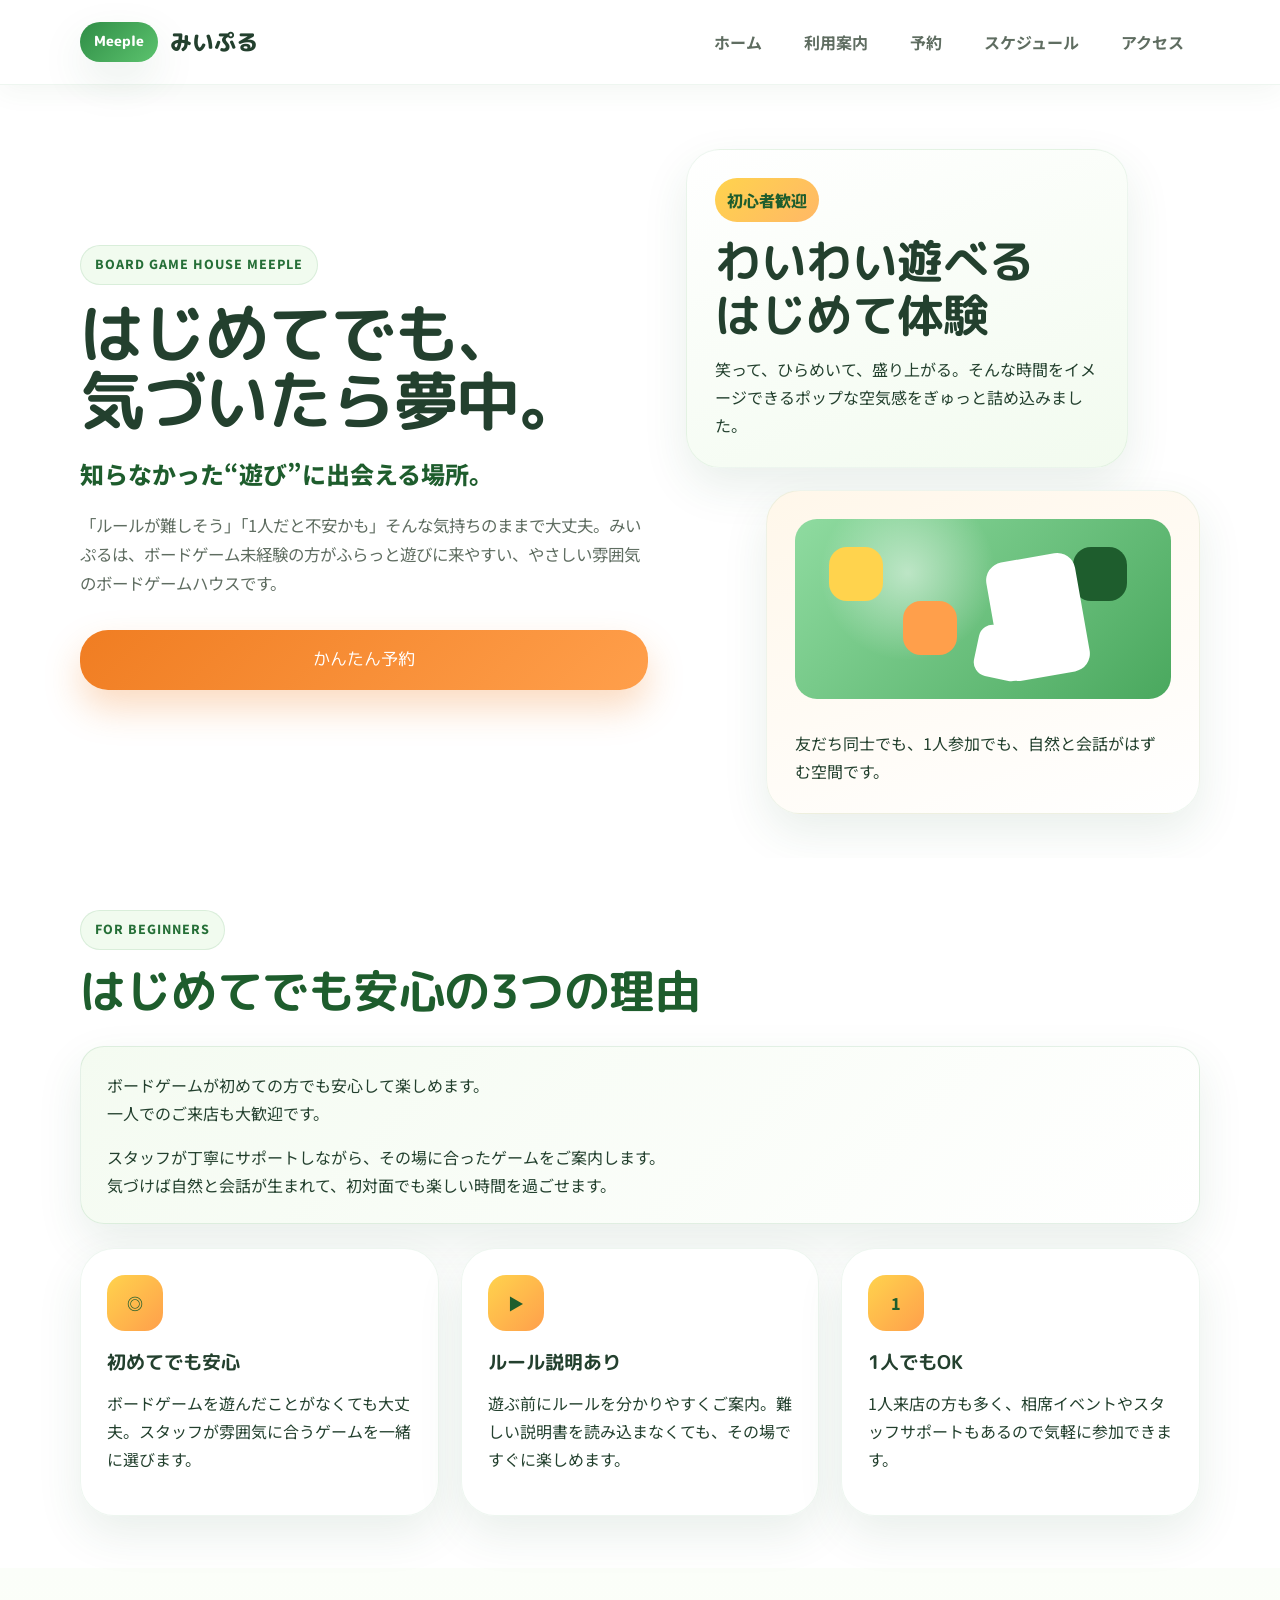
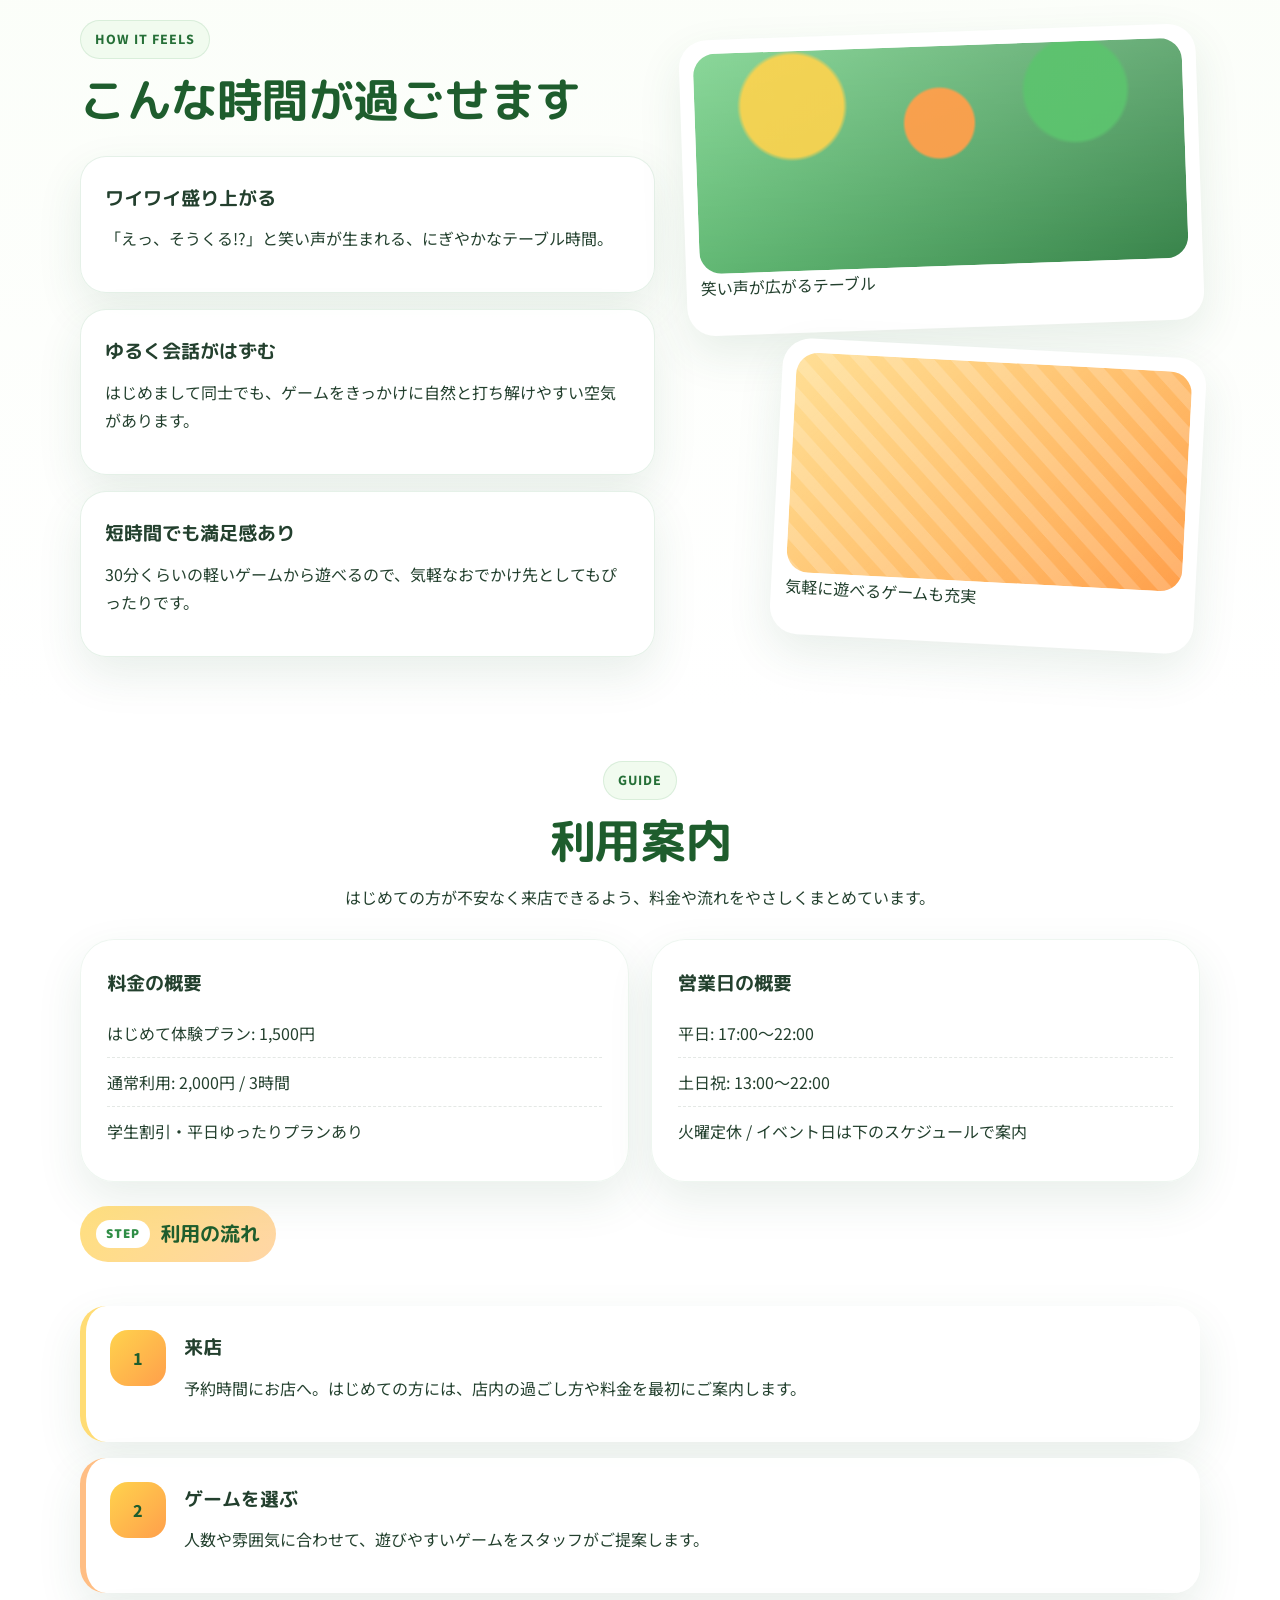
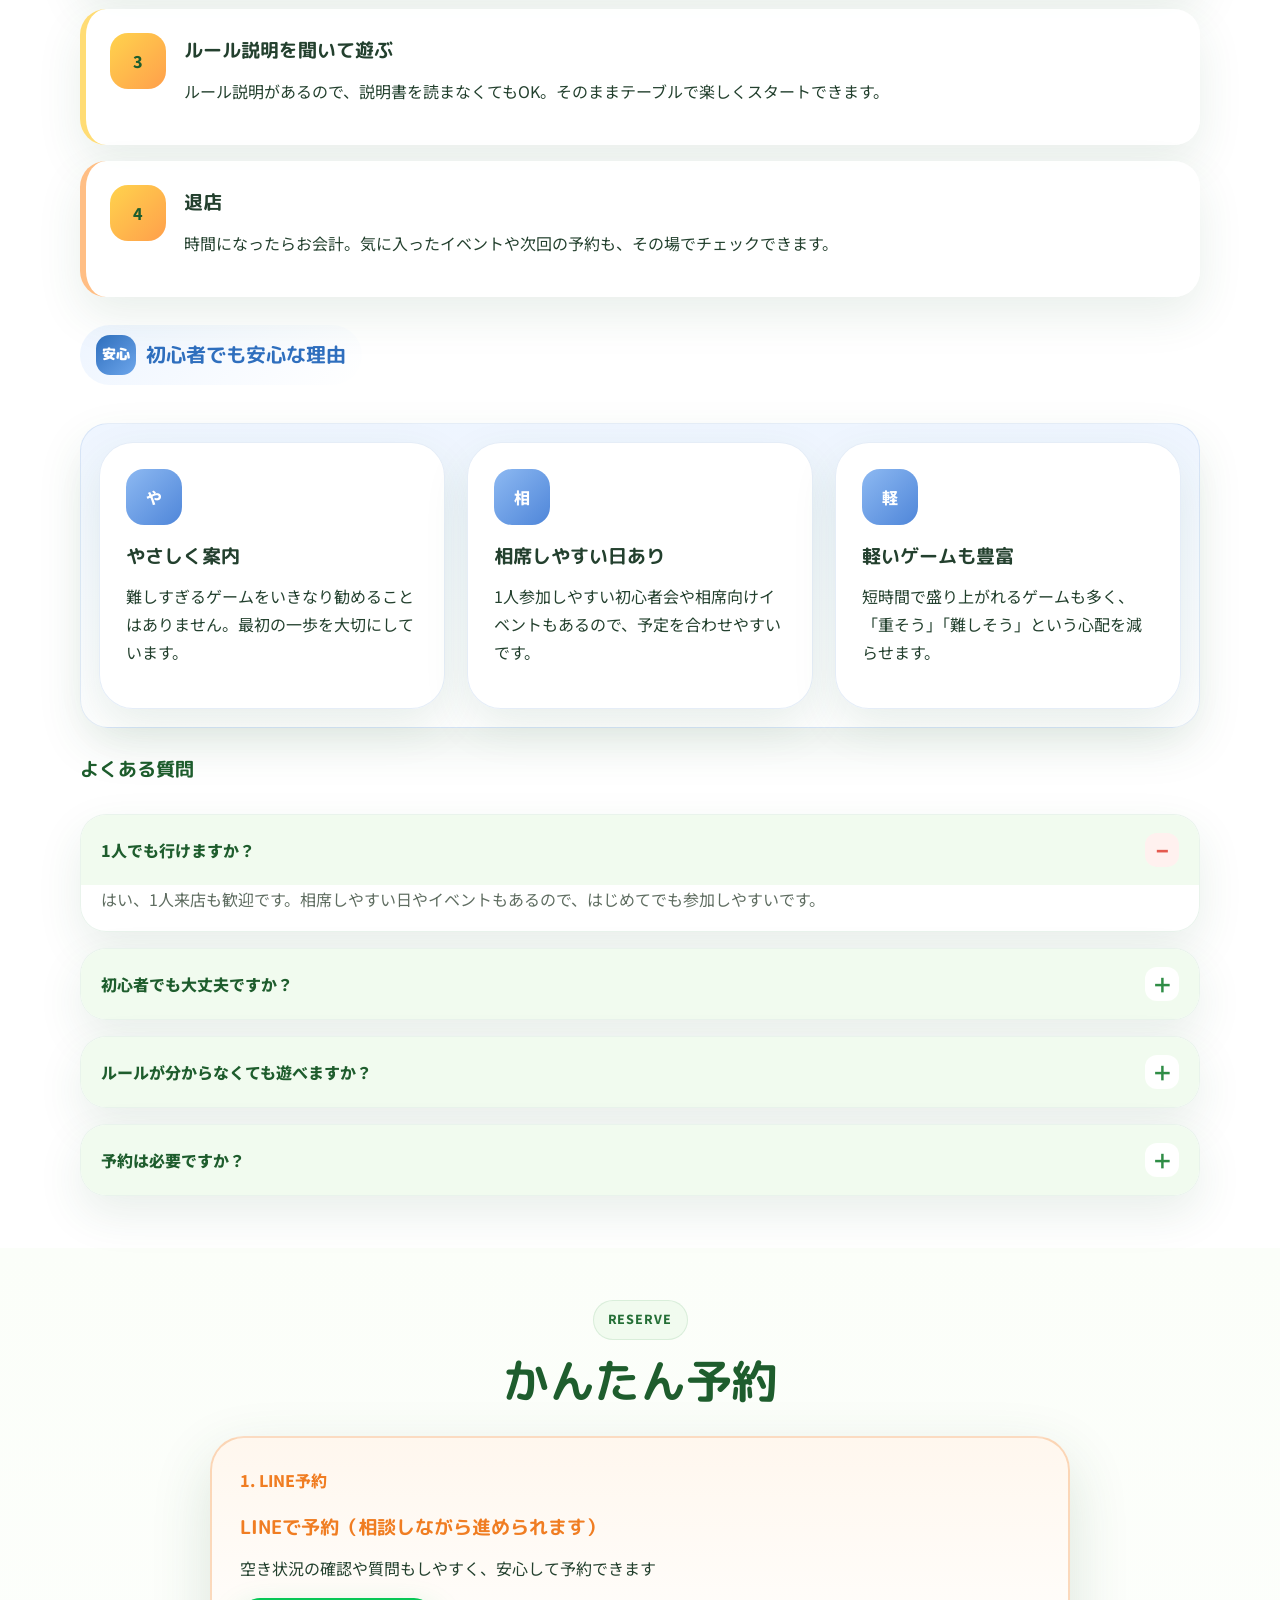
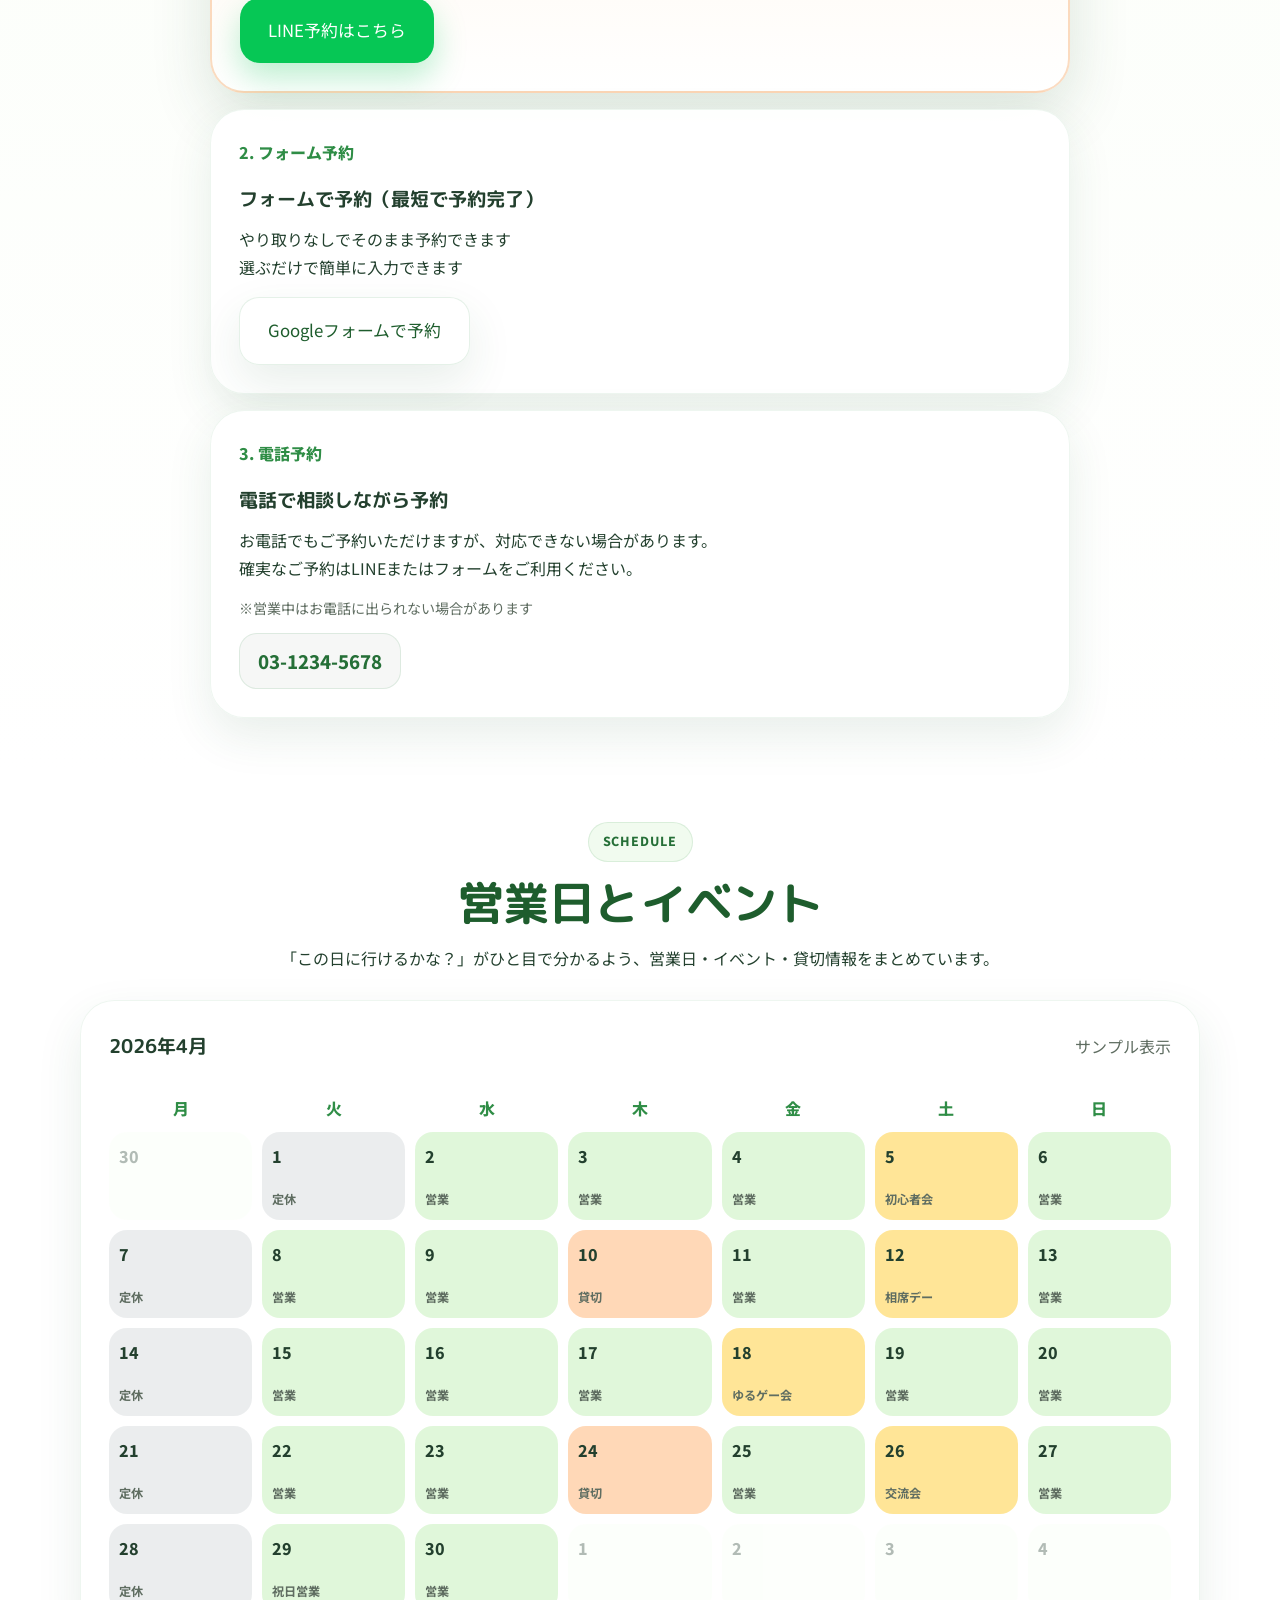
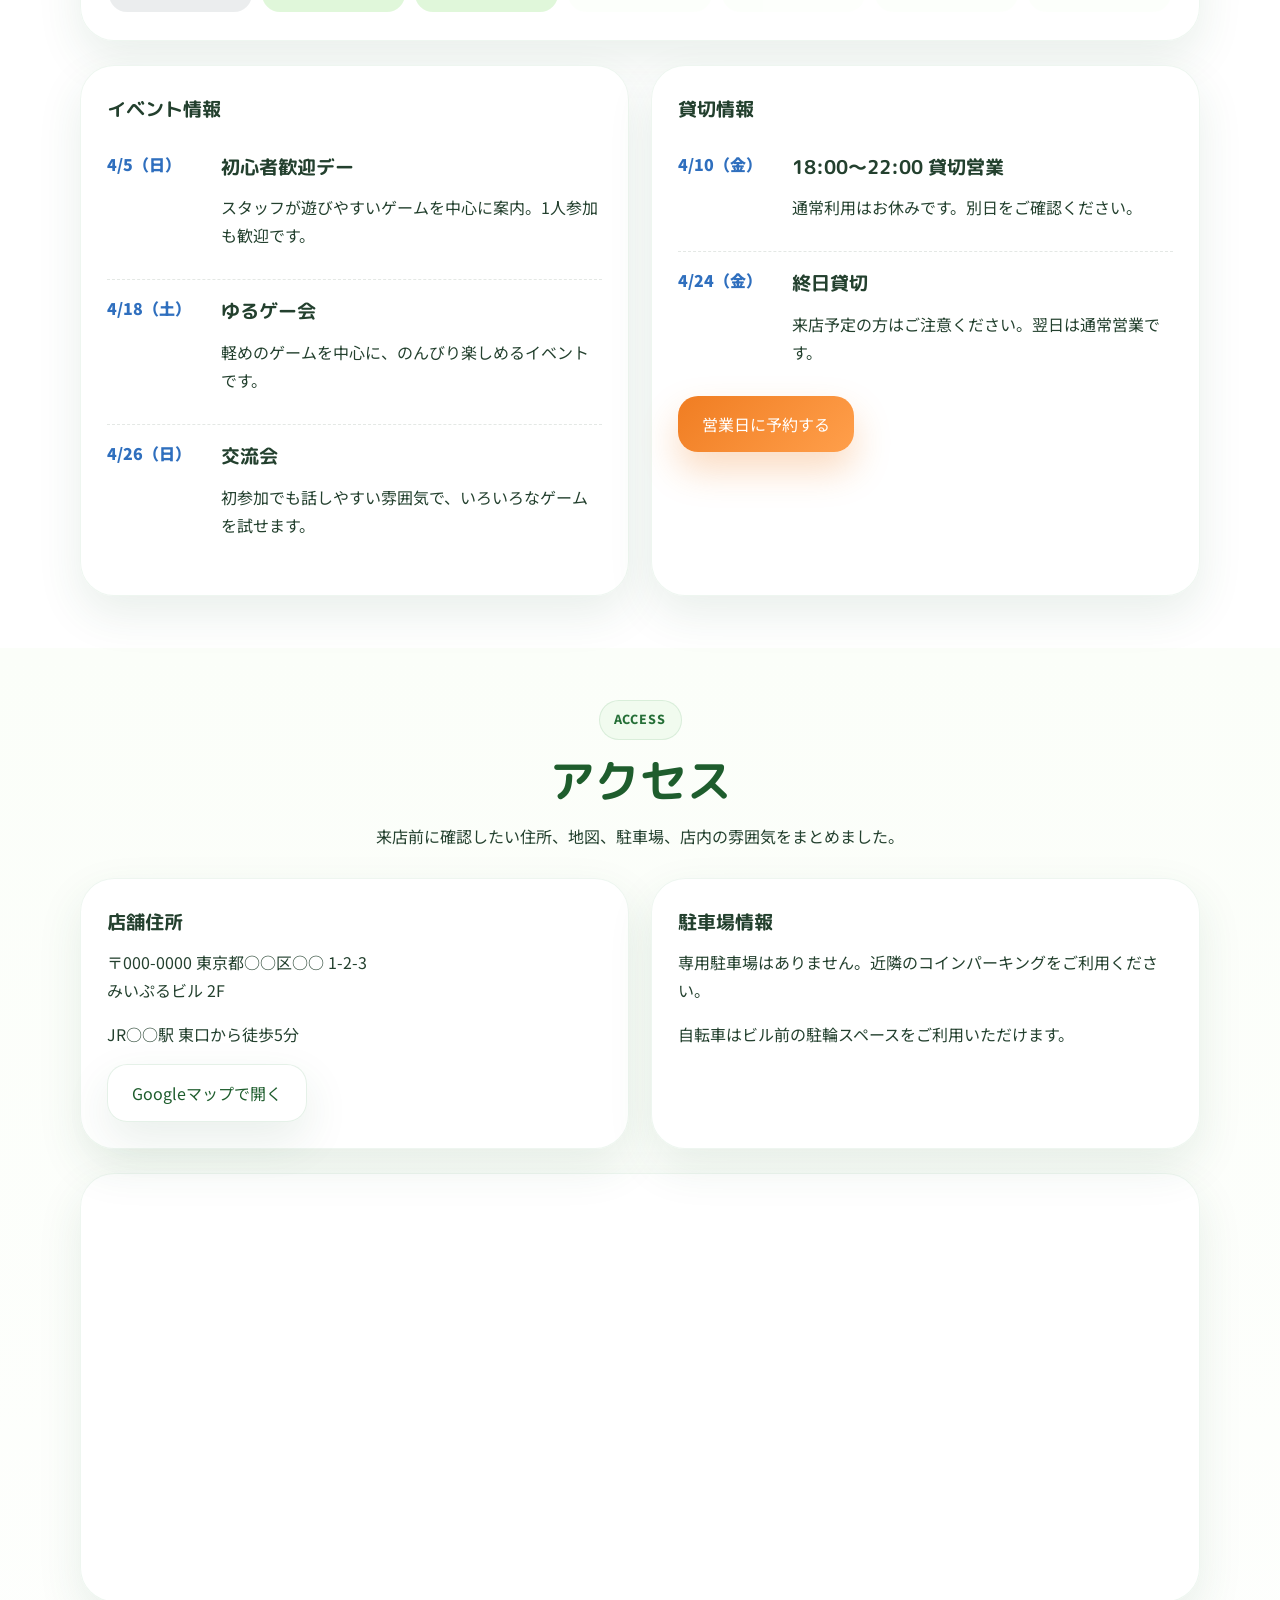
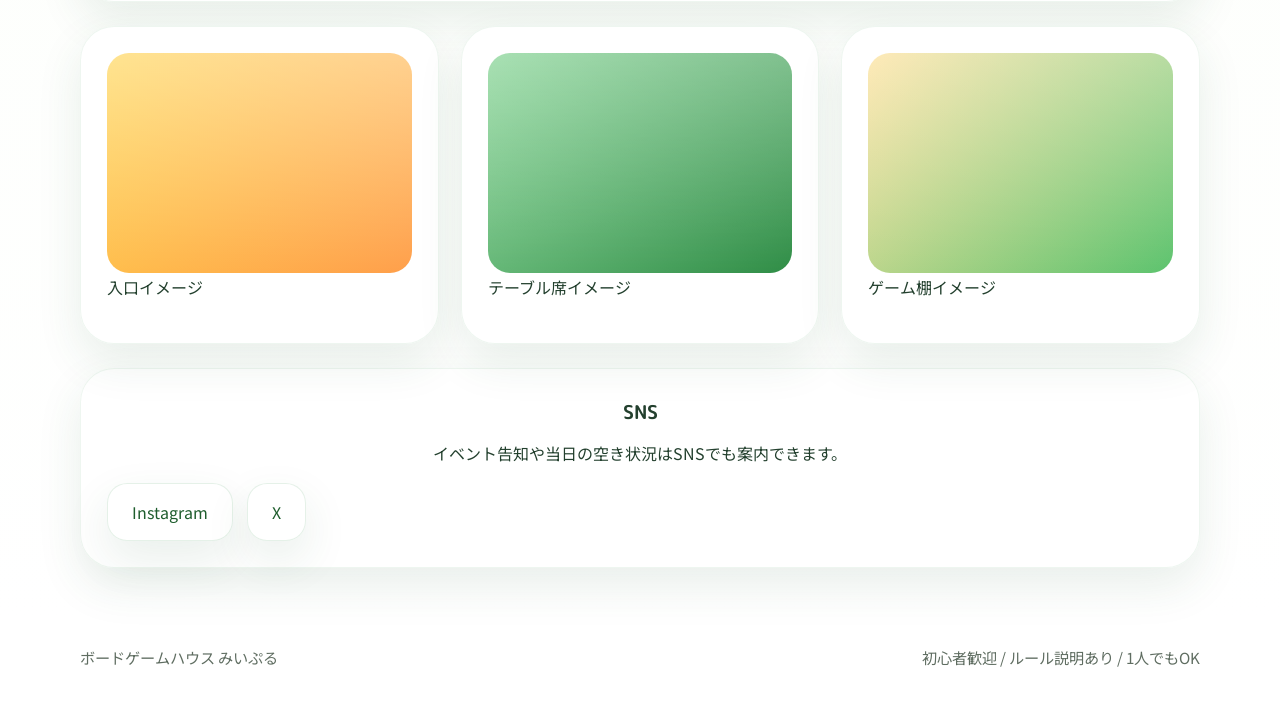
==== commit 630250bd: "Add files via upload" ====
--- a/index.html
+++ b/index.html
@@ -287,14 +287,14 @@
         <div class="reserve-options">
           <article class="reserve-card featured">
             <p class="reserve-rank">1. LINE予約</p>
-            <h3>一番かんたん・おすすめ</h3>
+            <h3>LINEで予約（相談しながら進められます）</h3>
             <p>空き状況の確認や質問もしやすく、安心して予約できます</p>
             <a class="button button-line large" href="https://line.me/" target="_blank" rel="noreferrer">LINE予約はこちら</a>
           </article>
 
           <article class="reserve-card">
             <p class="reserve-rank">2. フォーム予約</p>
-            <h3>登録不要で予約できます</h3>
+            <h3>フォームで予約（最短で予約完了）</h3>
             <p>やり取りなしでそのまま予約できます<br>選ぶだけで簡単に入力できます</p>
             <a class="button button-secondary large" href="https://forms.gle/" target="_blank" rel="noreferrer">Googleフォームで予約</a>
           </article>
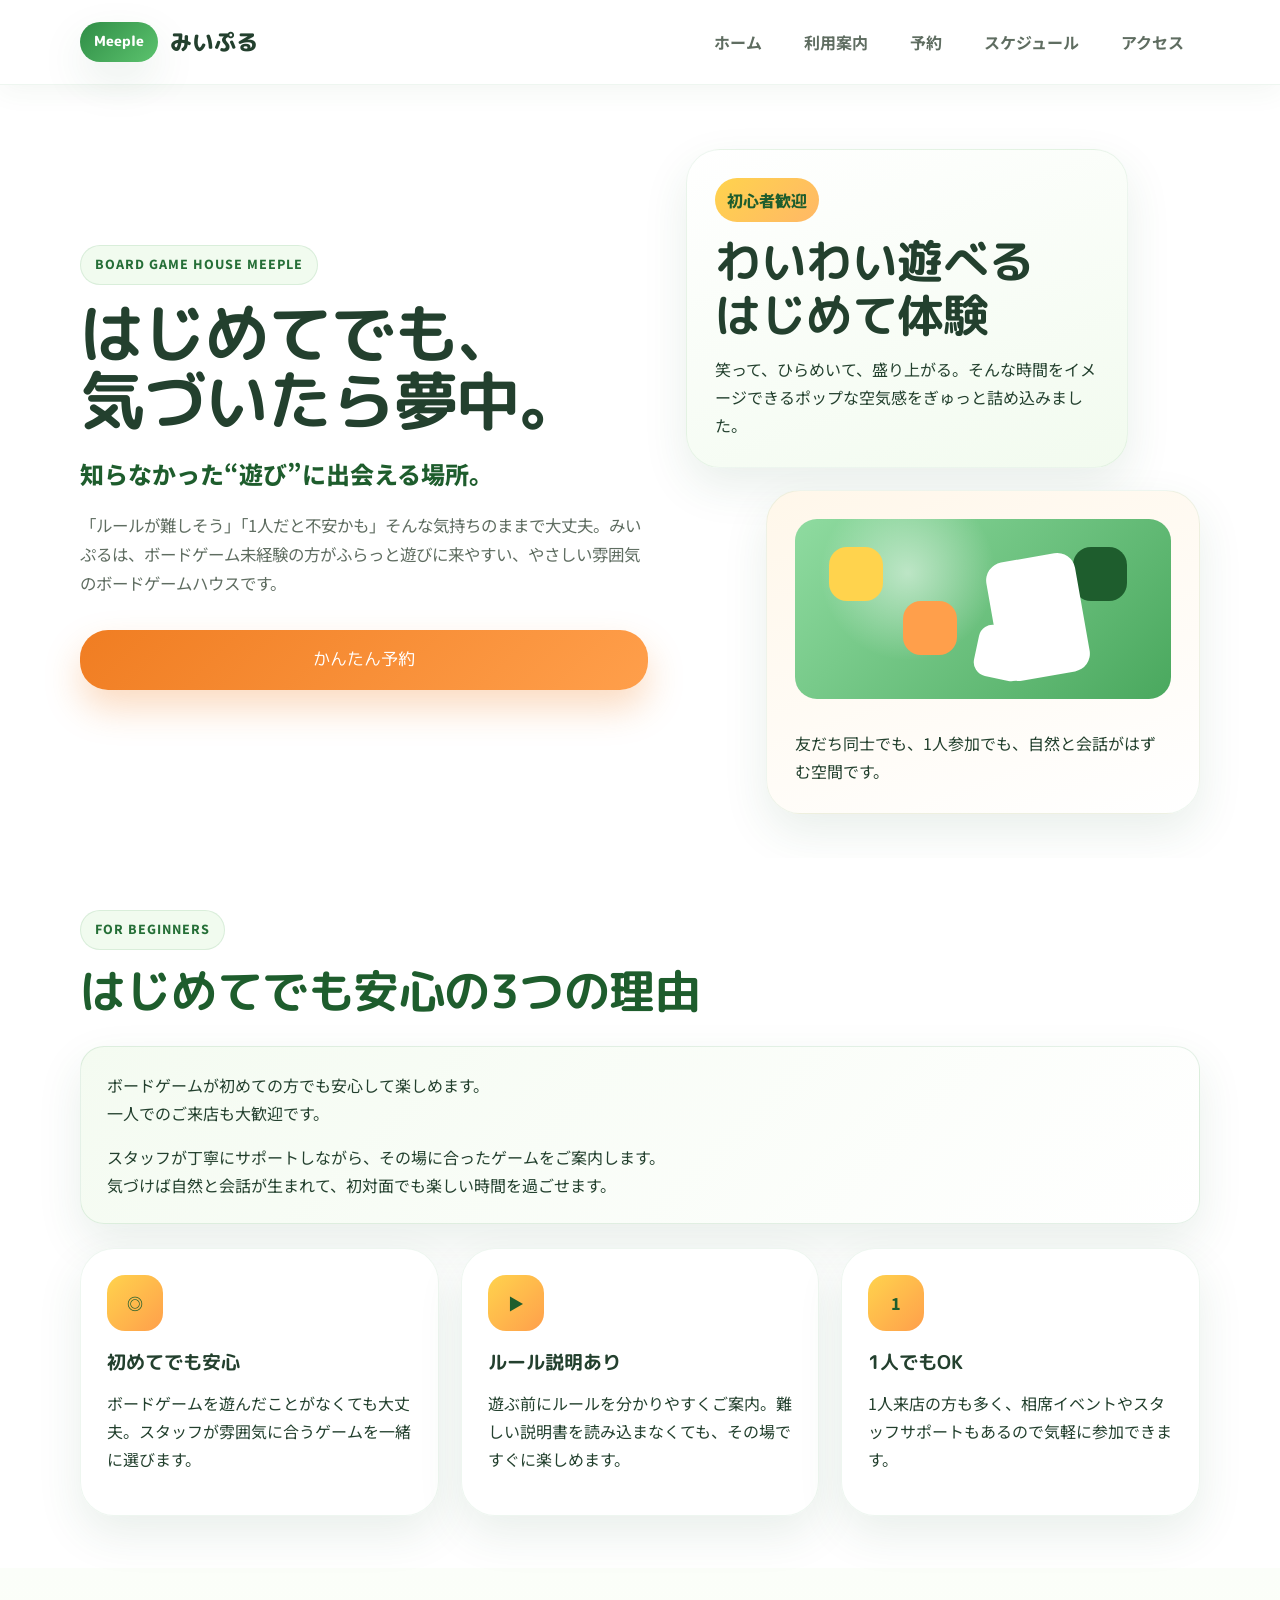
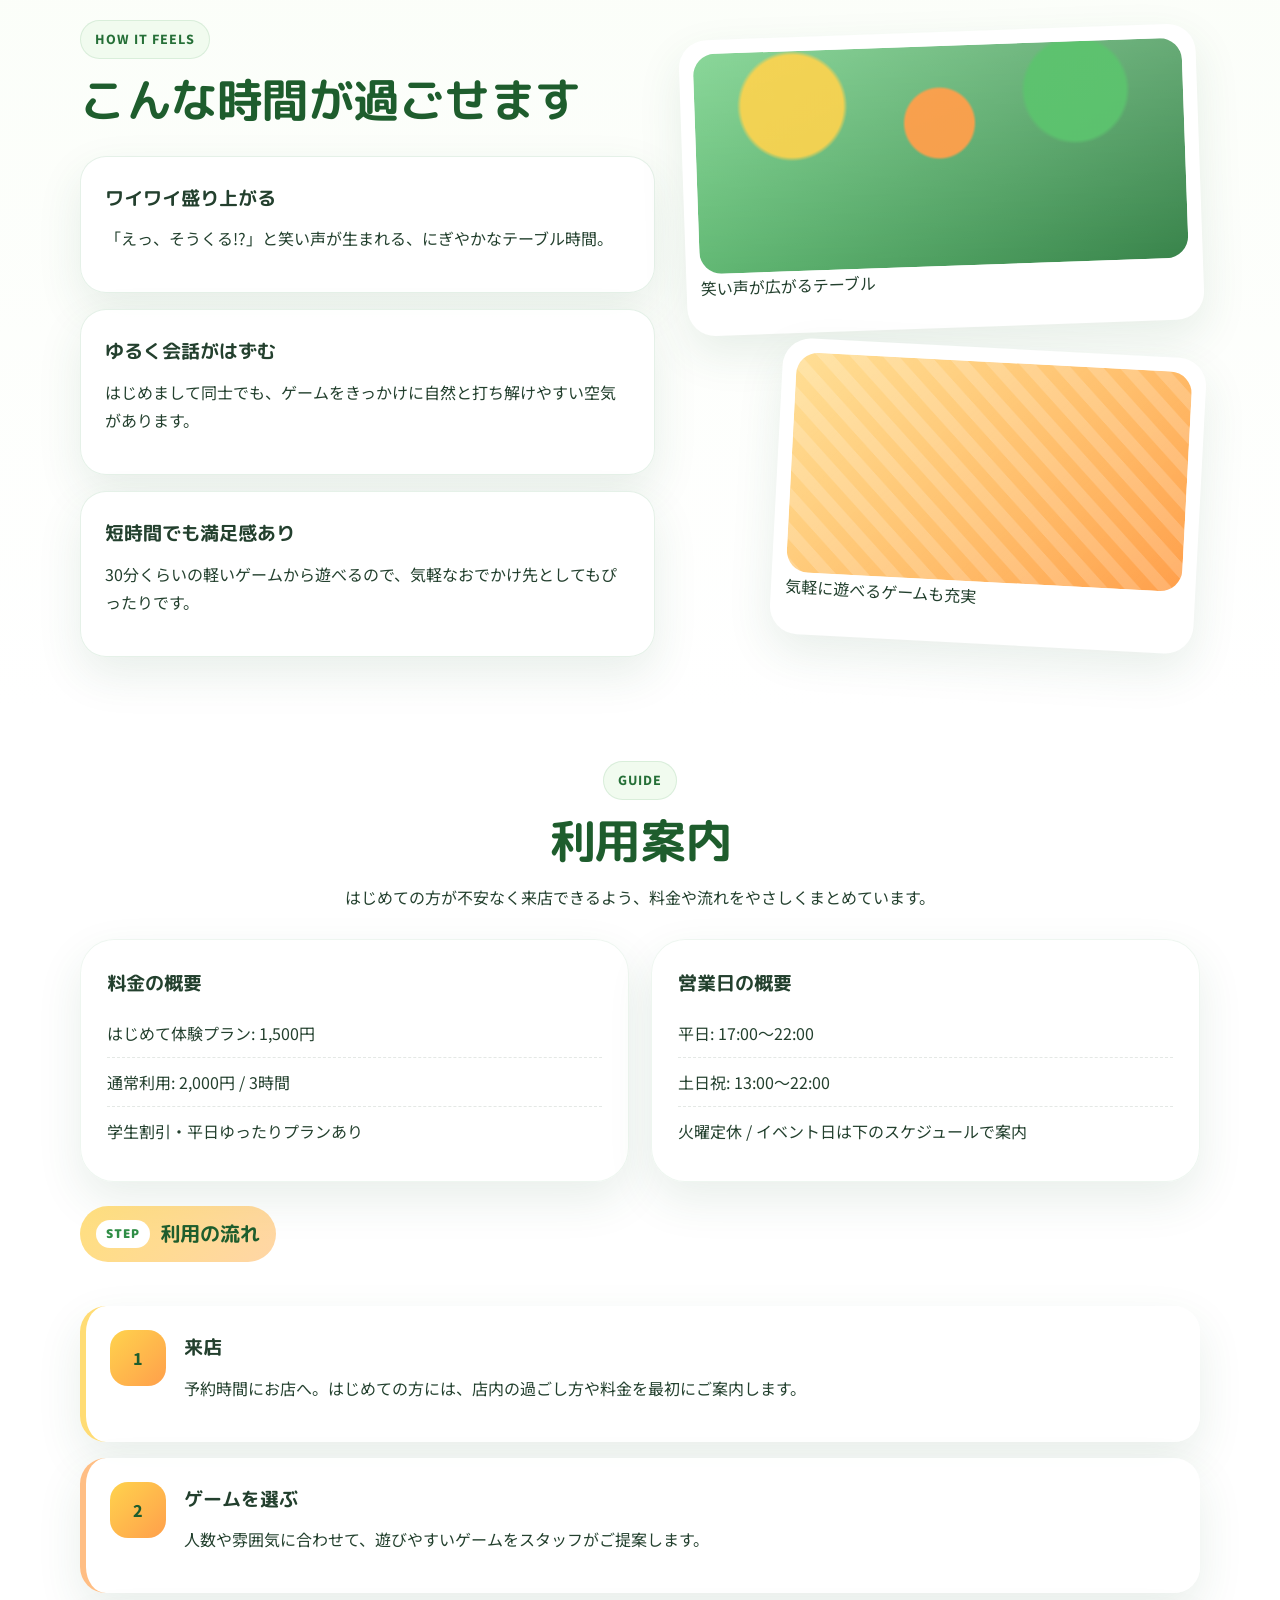
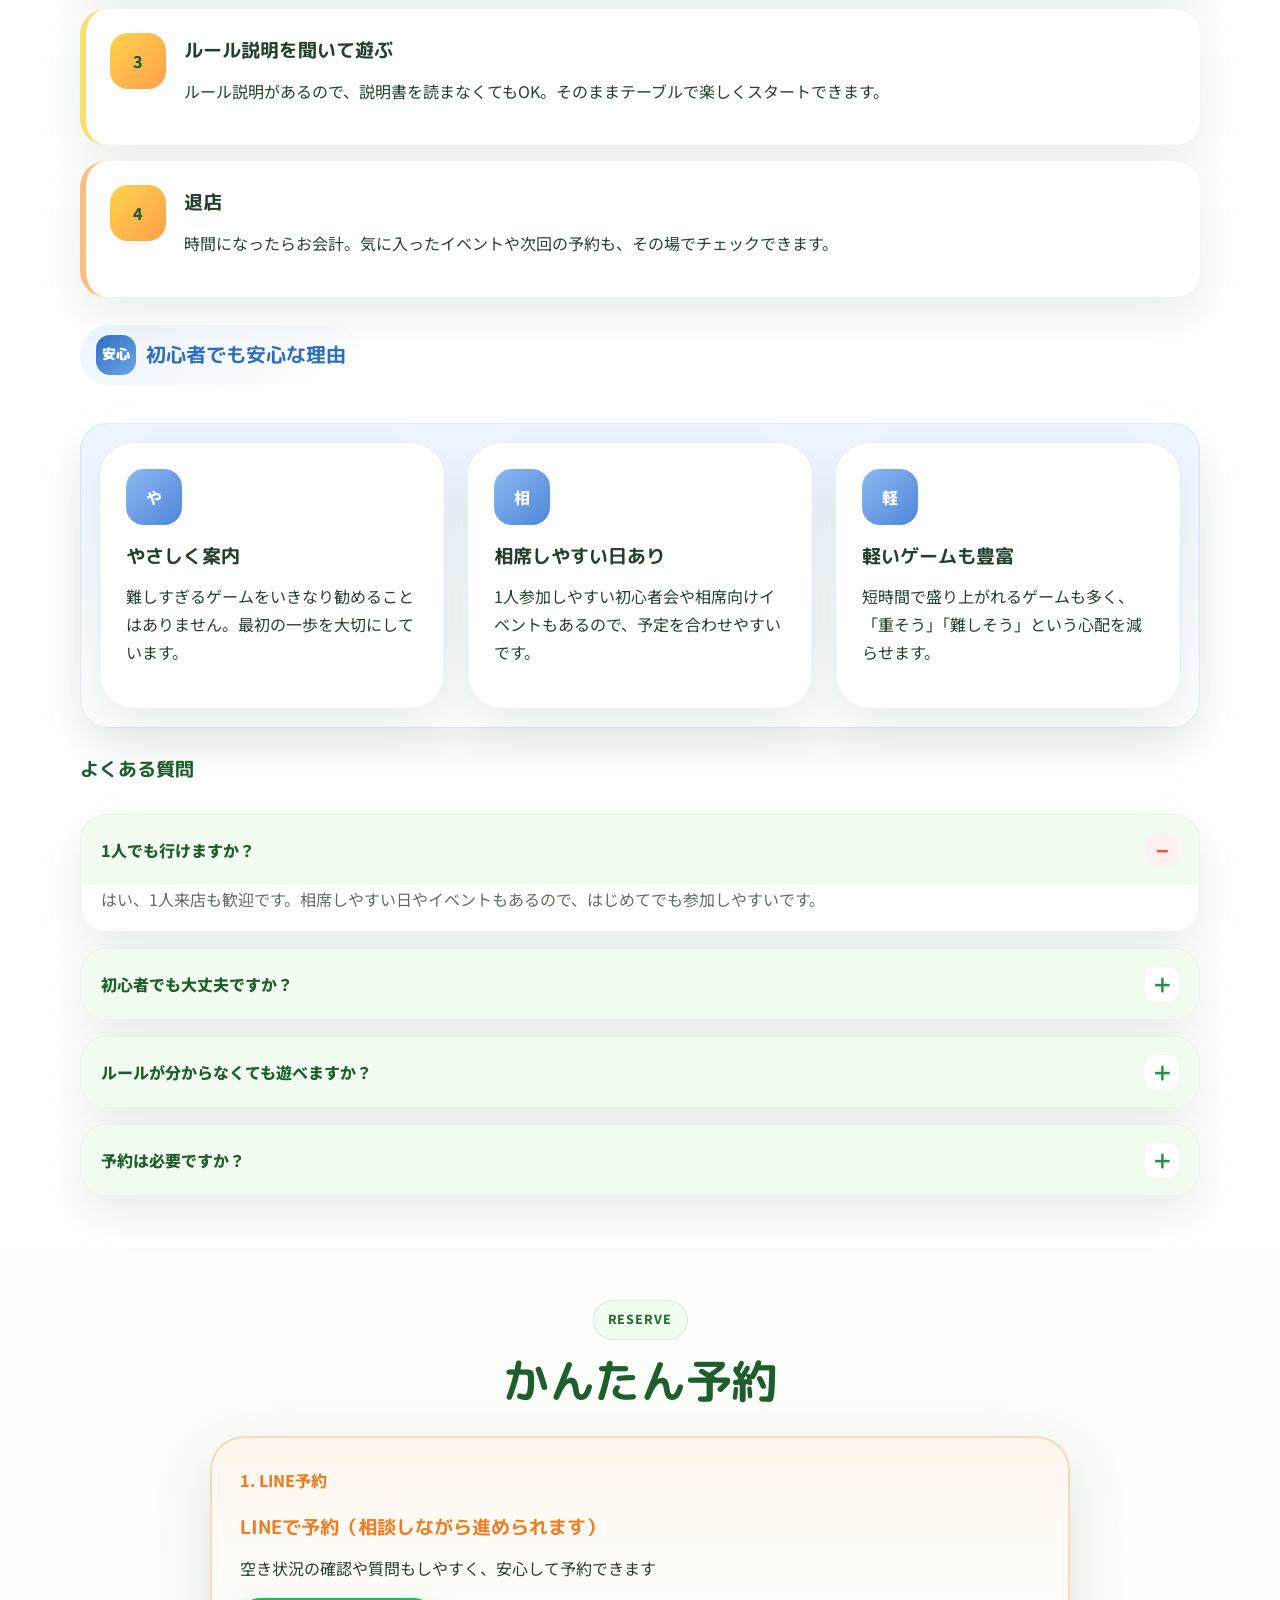
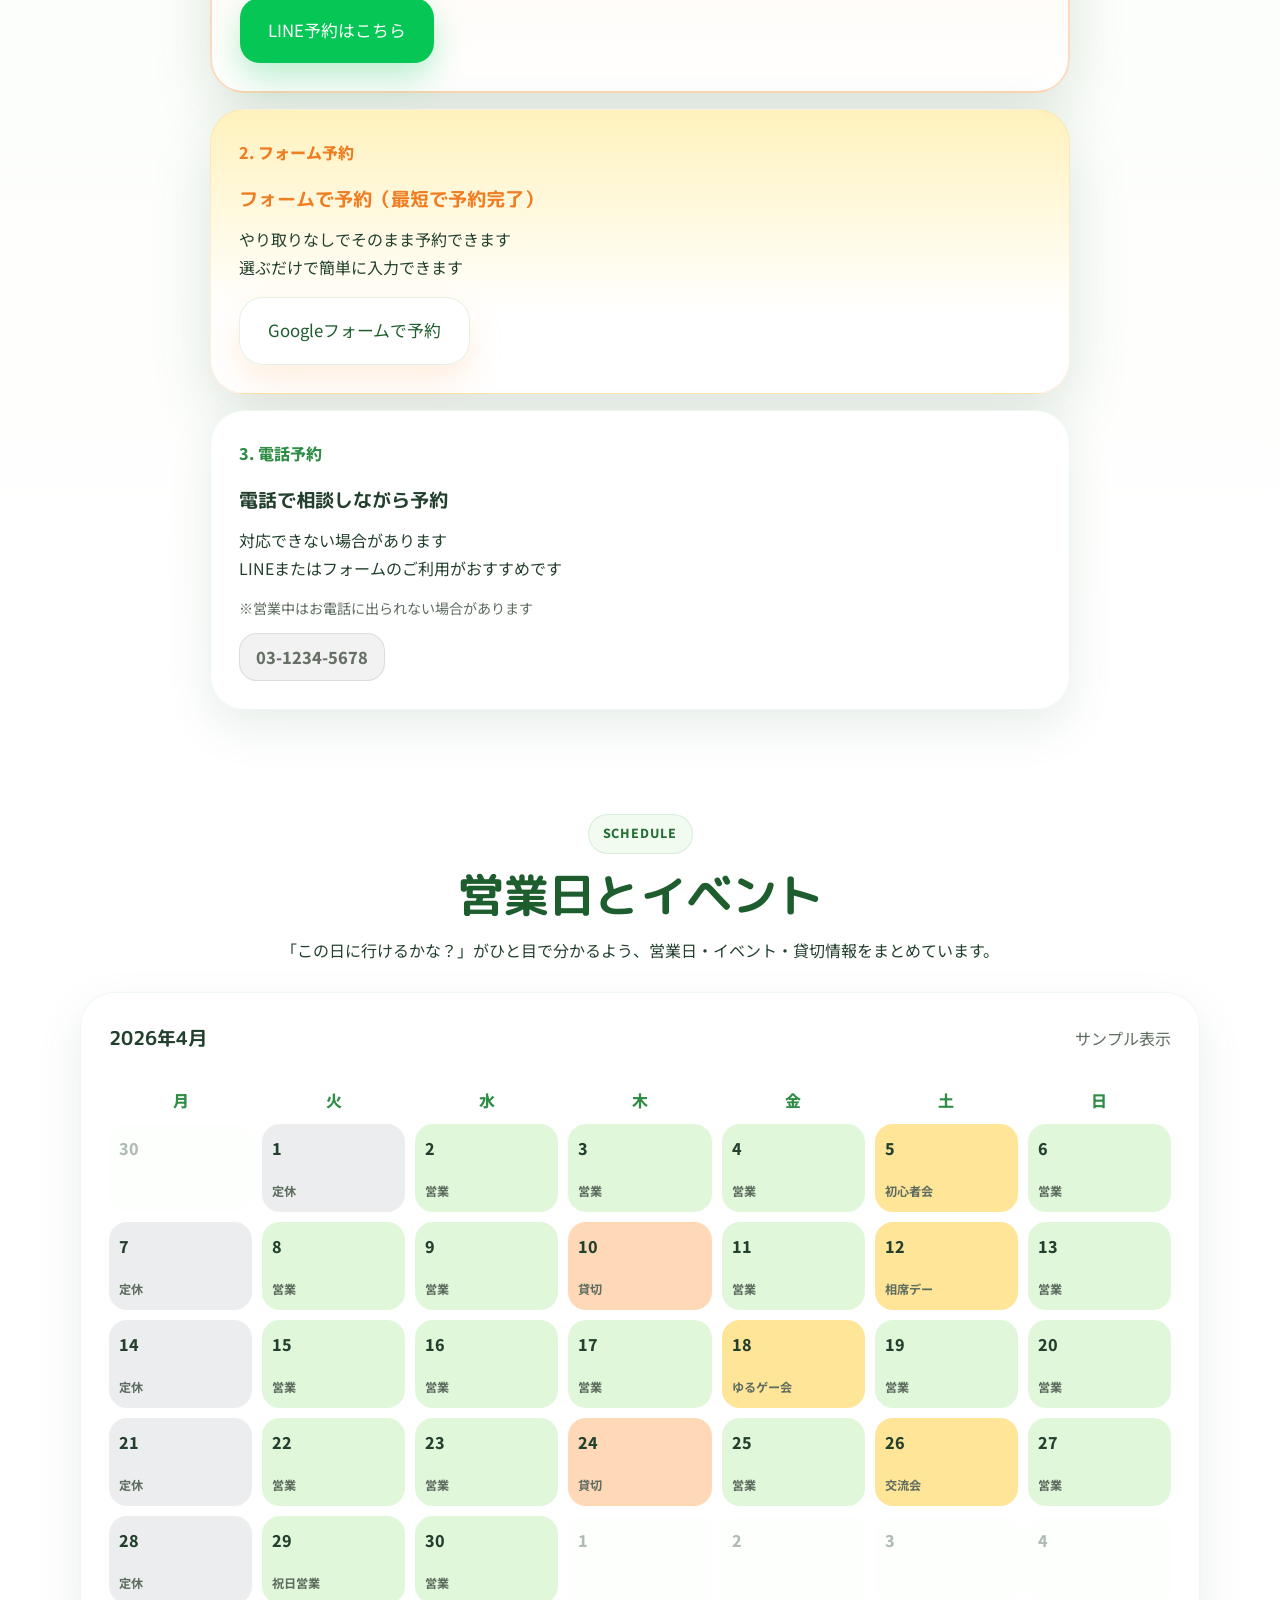
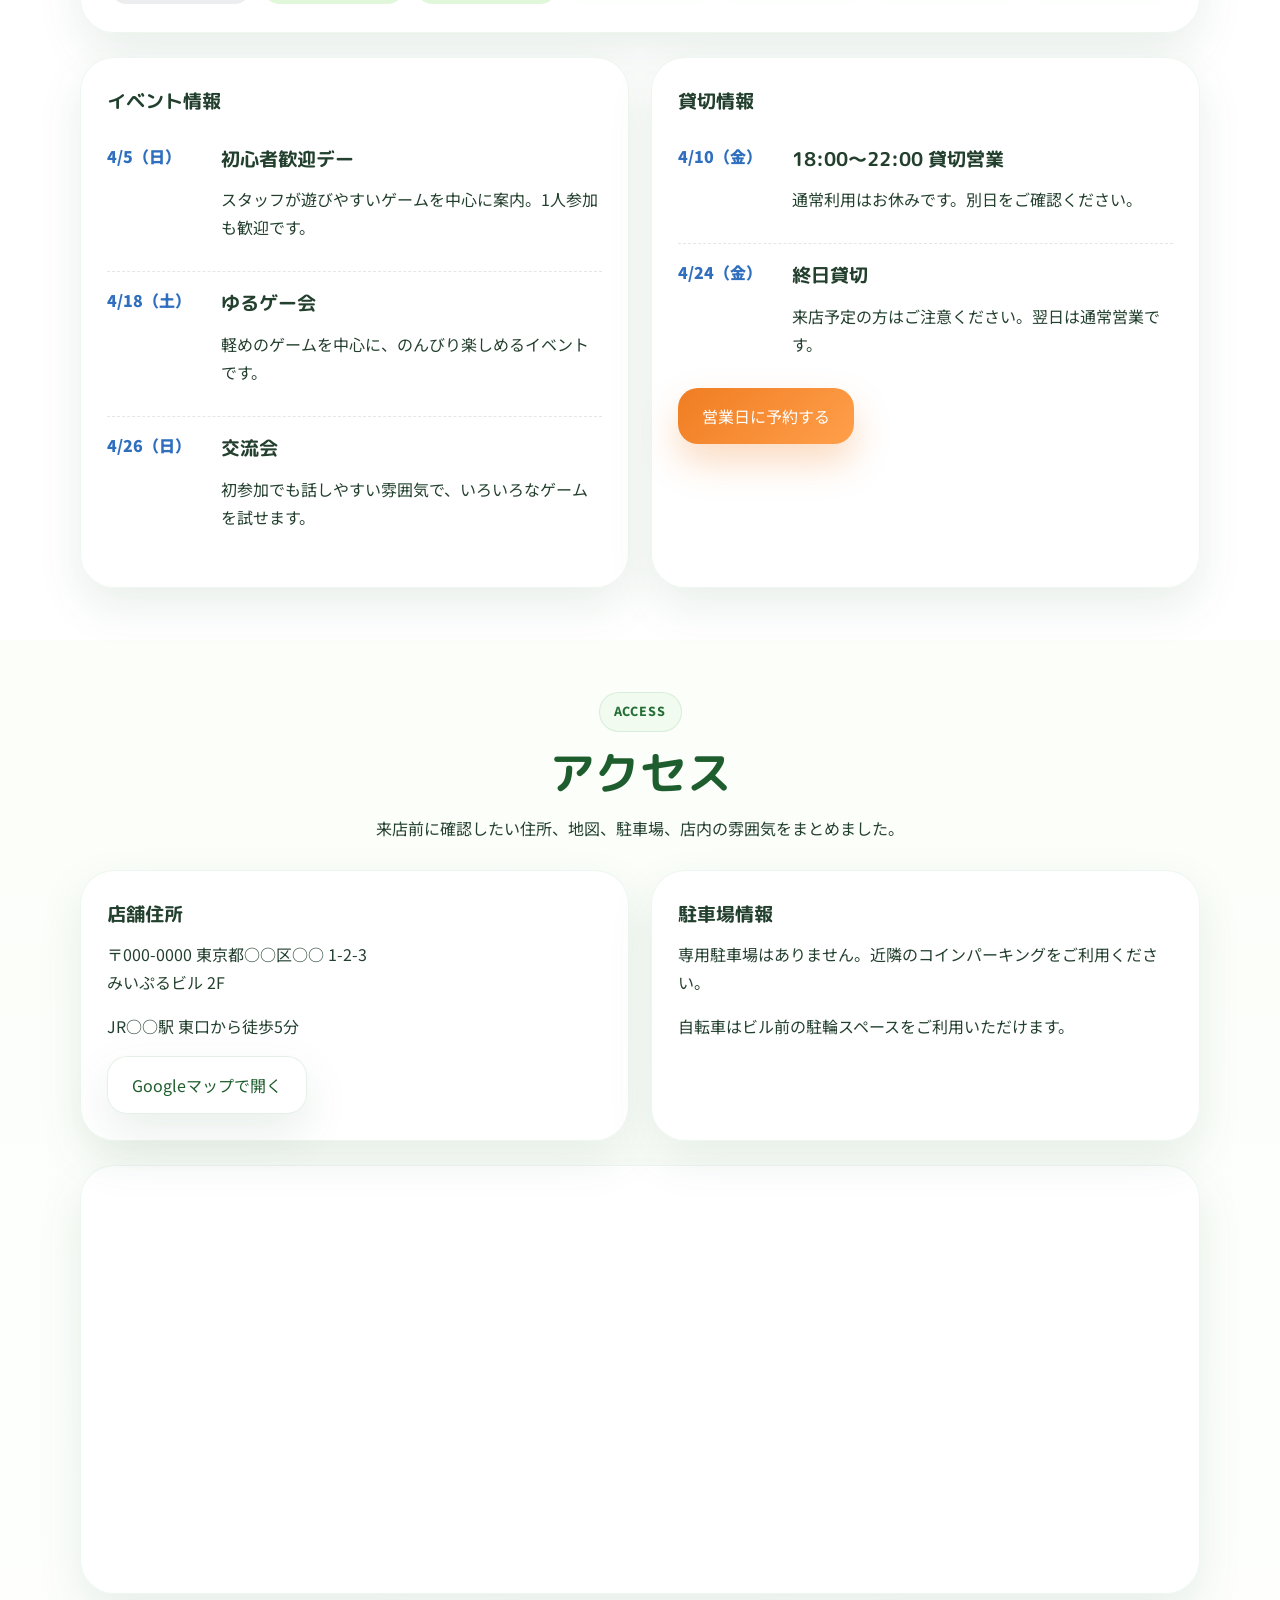
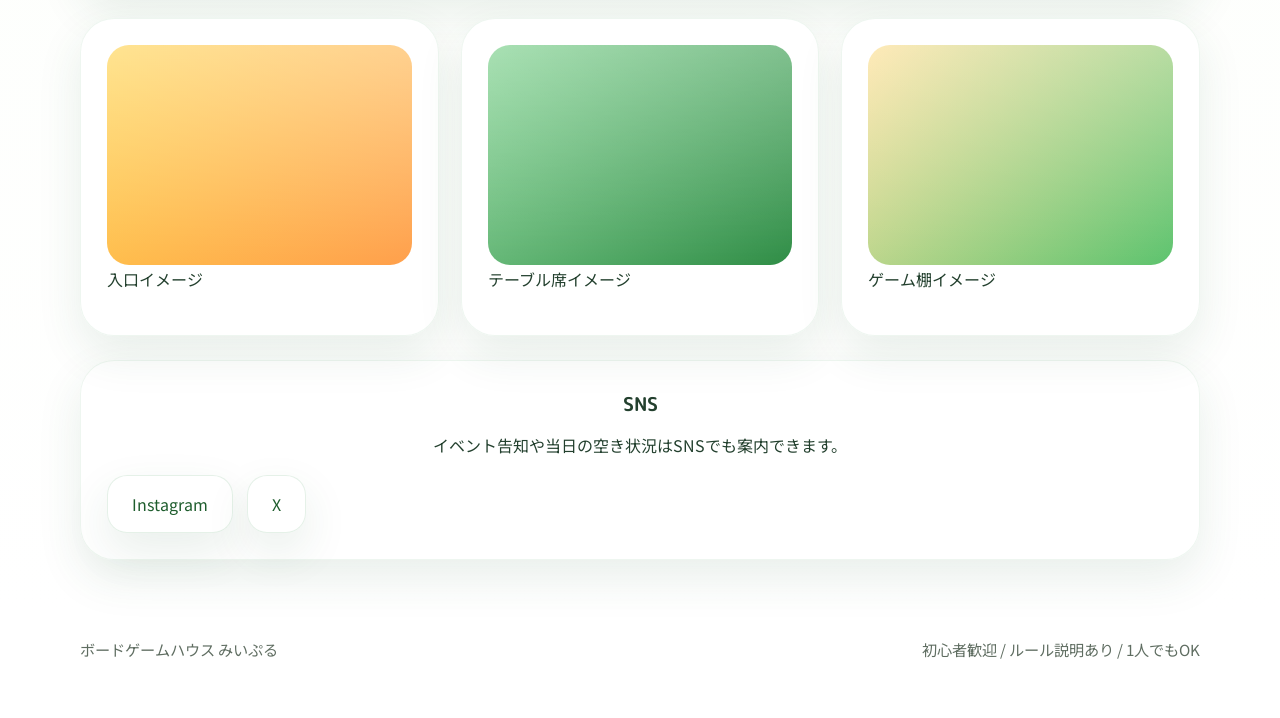
==== commit 3f142e63: "Add files via upload" ====
--- a/index.html
+++ b/index.html
@@ -296,13 +296,13 @@
             <p class="reserve-rank">2. フォーム予約</p>
             <h3>フォームで予約（最短で予約完了）</h3>
             <p>やり取りなしでそのまま予約できます<br>選ぶだけで簡単に入力できます</p>
-            <a class="button button-secondary large" href="https://forms.gle/" target="_blank" rel="noreferrer">Googleフォームで予約</a>
+            <a class="button button-secondary button-form large" href="https://forms.gle/" target="_blank" rel="noreferrer">Googleフォームで予約</a>
           </article>
 
           <article class="reserve-card">
             <p class="reserve-rank">3. 電話予約</p>
             <h3>電話で相談しながら予約</h3>
-            <p>お電話でもご予約いただけますが、対応できない場合があります。<br>確実なご予約はLINEまたはフォームをご利用ください。</p>
+            <p>対応できない場合があります<br>LINEまたはフォームのご利用がおすすめです</p>
             <p class="phone-note">※営業中はお電話に出られない場合があります</p>
             <a class="phone-link" href="tel:0312345678">03-1234-5678</a>
           </article>
--- a/styles.css
+++ b/styles.css
@@ -876,6 +876,17 @@
   padding: 28px;
 }
 
+.reserve-options .reserve-card:nth-child(2) {
+  background: linear-gradient(180deg, var(--yellow-200), #ffffff 72%);
+  border-color: rgba(255, 159, 75, 0.18);
+  box-shadow: var(--shadow-strong);
+}
+
+.reserve-options .reserve-card:nth-child(2) .reserve-rank,
+.reserve-options .reserve-card:nth-child(2) h3 {
+  color: var(--orange-600);
+}
+
 .reserve-card.featured {
   border: 2px solid rgba(240, 125, 34, 0.28);
   background: linear-gradient(180deg, #fff7ee, #ffffff);
@@ -890,14 +901,14 @@
 .phone-link {
   display: inline-flex;
   align-items: center;
-  min-height: 56px;
-  padding: 0 18px;
+  min-height: 48px;
+  padding: 0 16px;
   border-radius: 18px;
-  background: #f6f7f6;
-  color: var(--green-800);
-  font-size: 1.16rem;
+  background: #f1f2f1;
+  color: #667066;
+  font-size: 1.02rem;
   font-weight: 800;
-  border: 1px solid rgba(47, 141, 70, 0.12);
+  border: 1px solid rgba(102, 112, 102, 0.16);
   box-shadow: none;
 }
 
@@ -906,6 +917,18 @@
   margin-bottom: 12px;
   font-size: 0.88rem;
   color: var(--muted);
+}
+
+.button-form {
+  min-height: 72px;
+  font-size: 1.08rem;
+  border-radius: 24px;
+  box-shadow: 0 16px 34px rgba(255, 159, 75, 0.18);
+}
+
+.button-form:hover,
+.button-form:focus-visible {
+  box-shadow: 0 20px 38px rgba(255, 159, 75, 0.24);
 }
 
 .calendar-card {
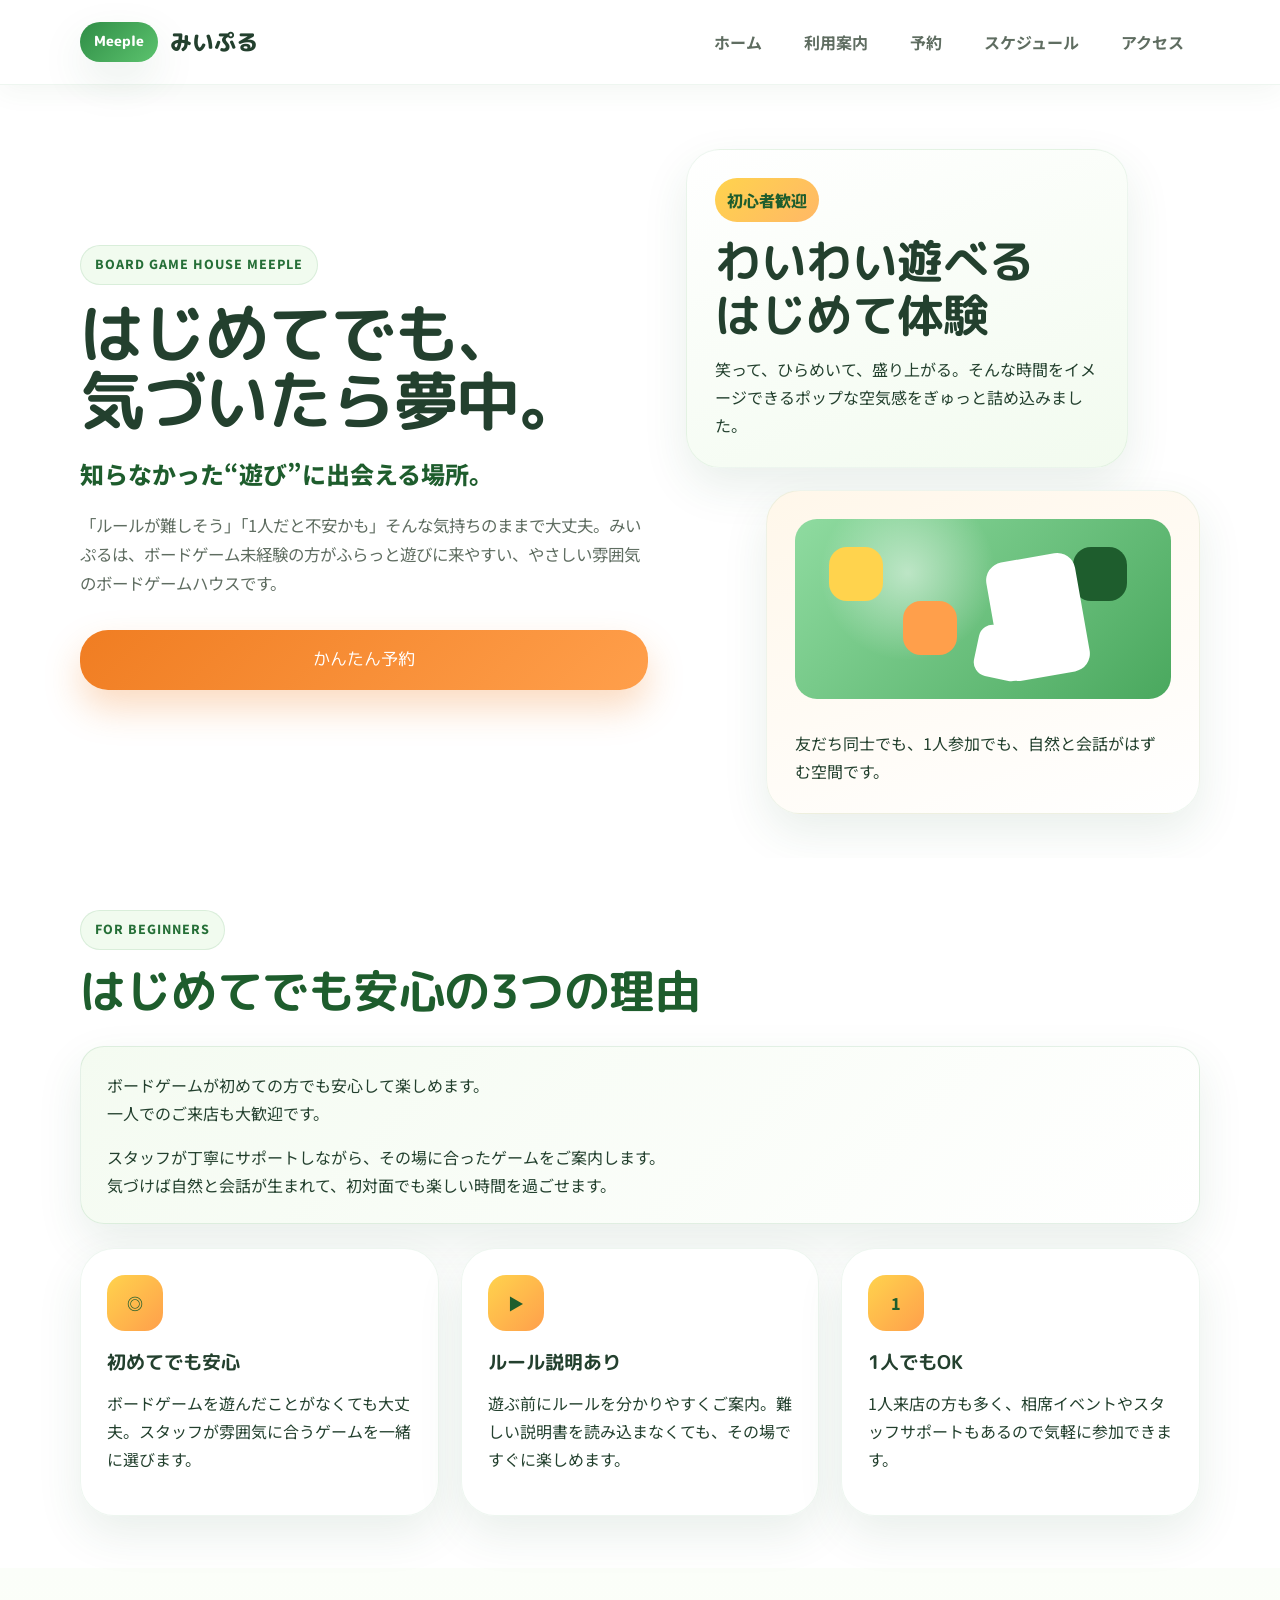
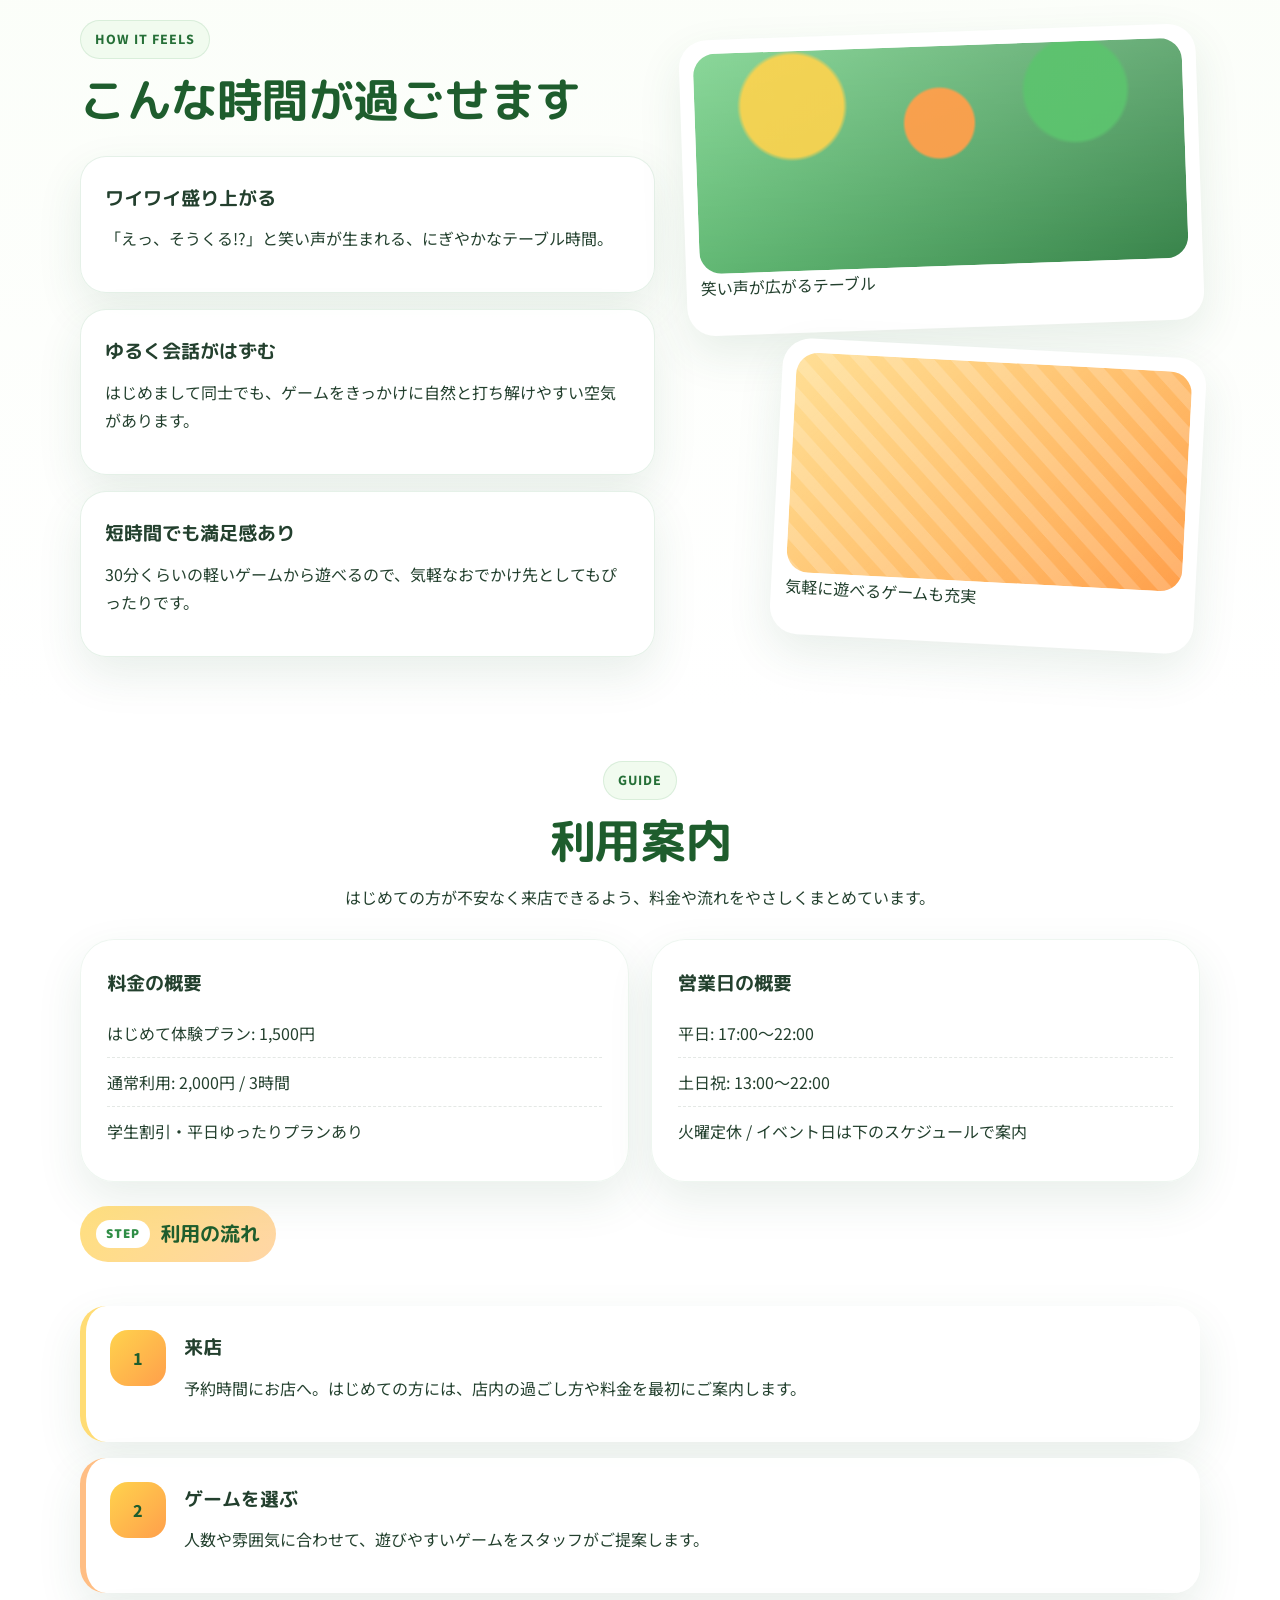
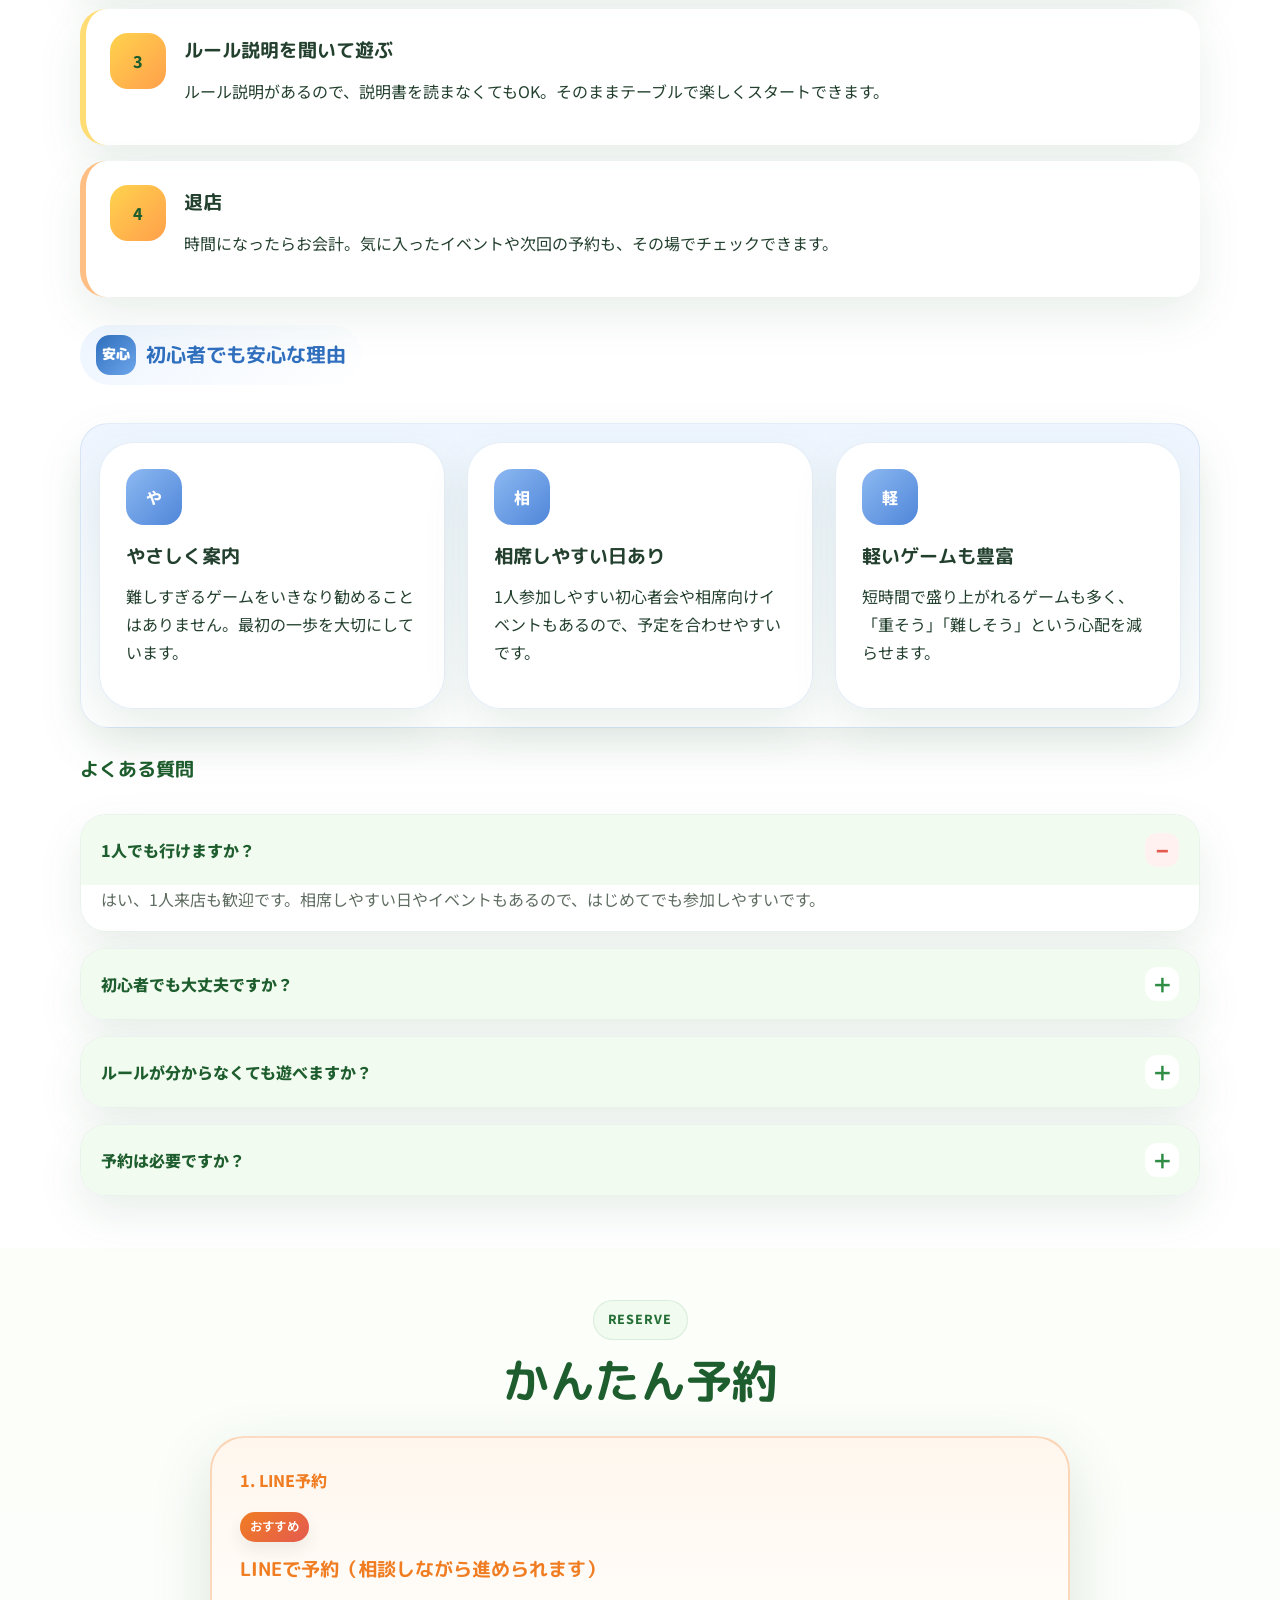
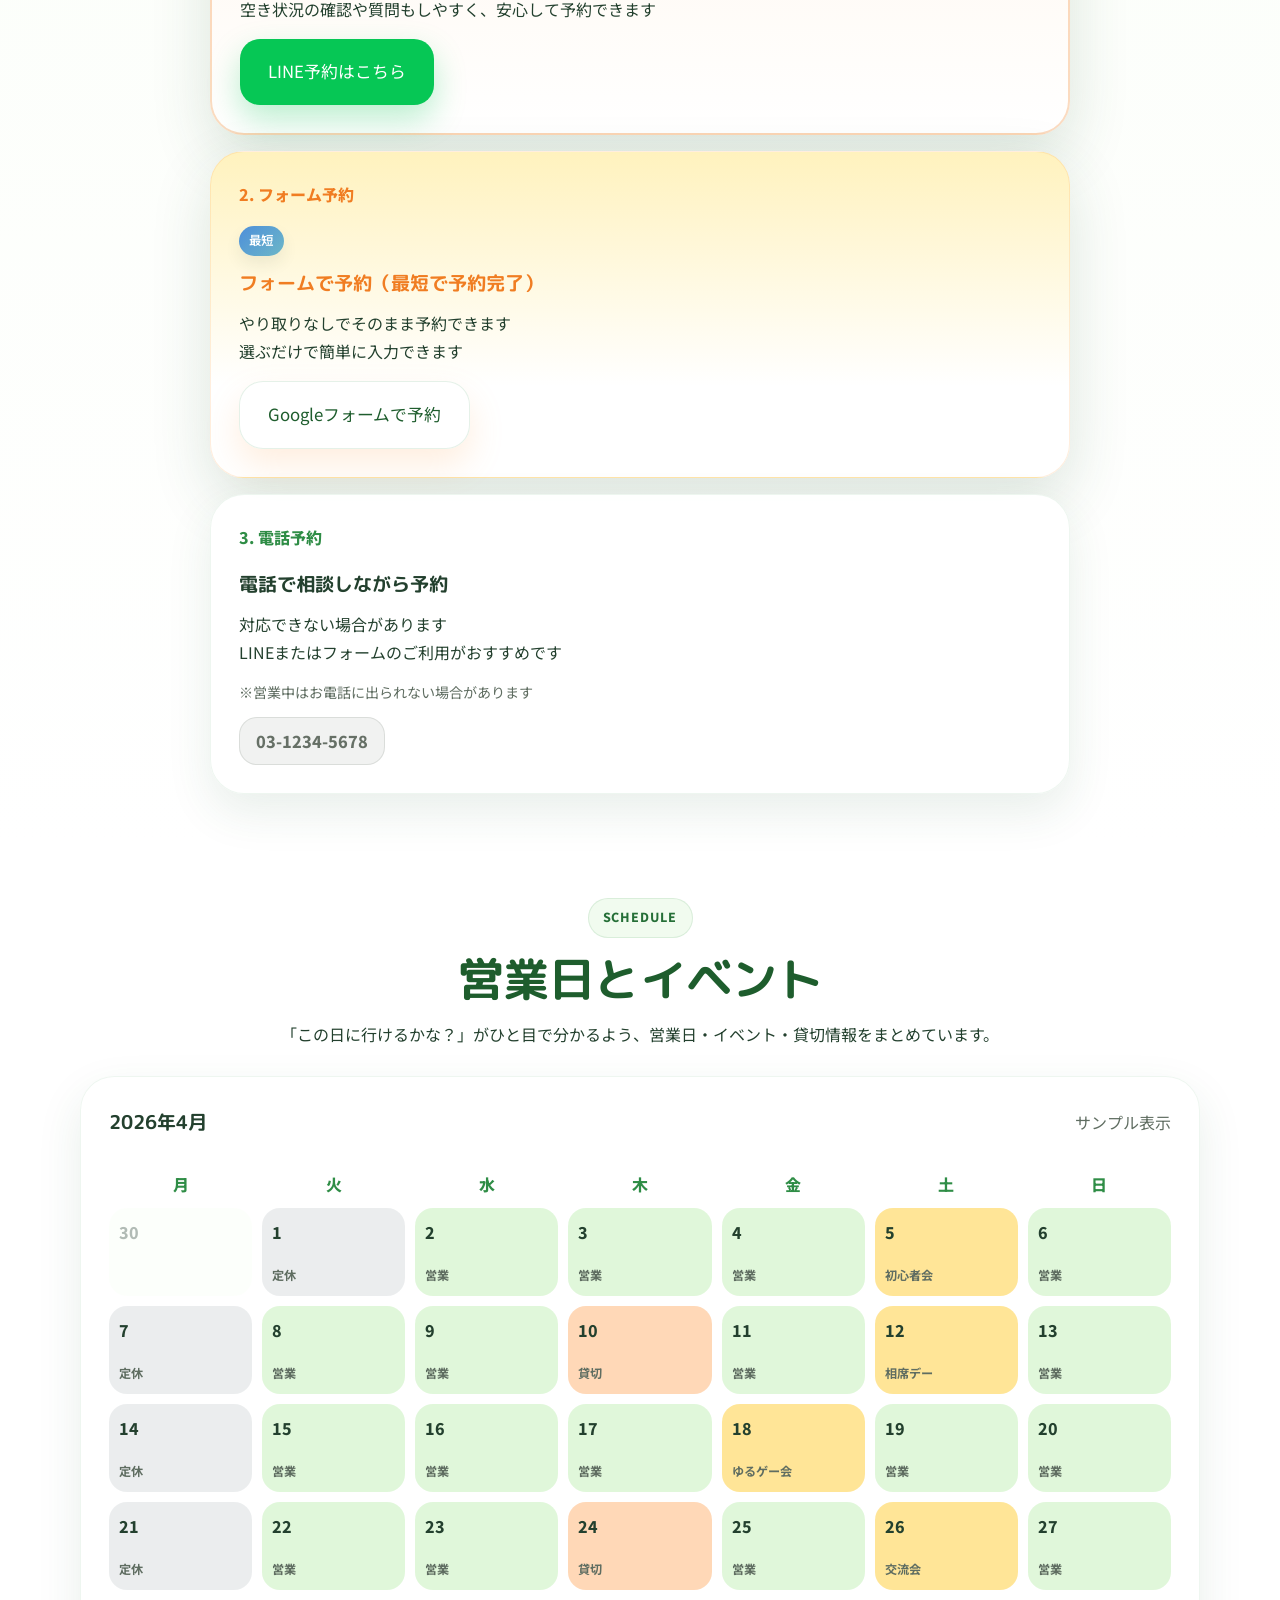
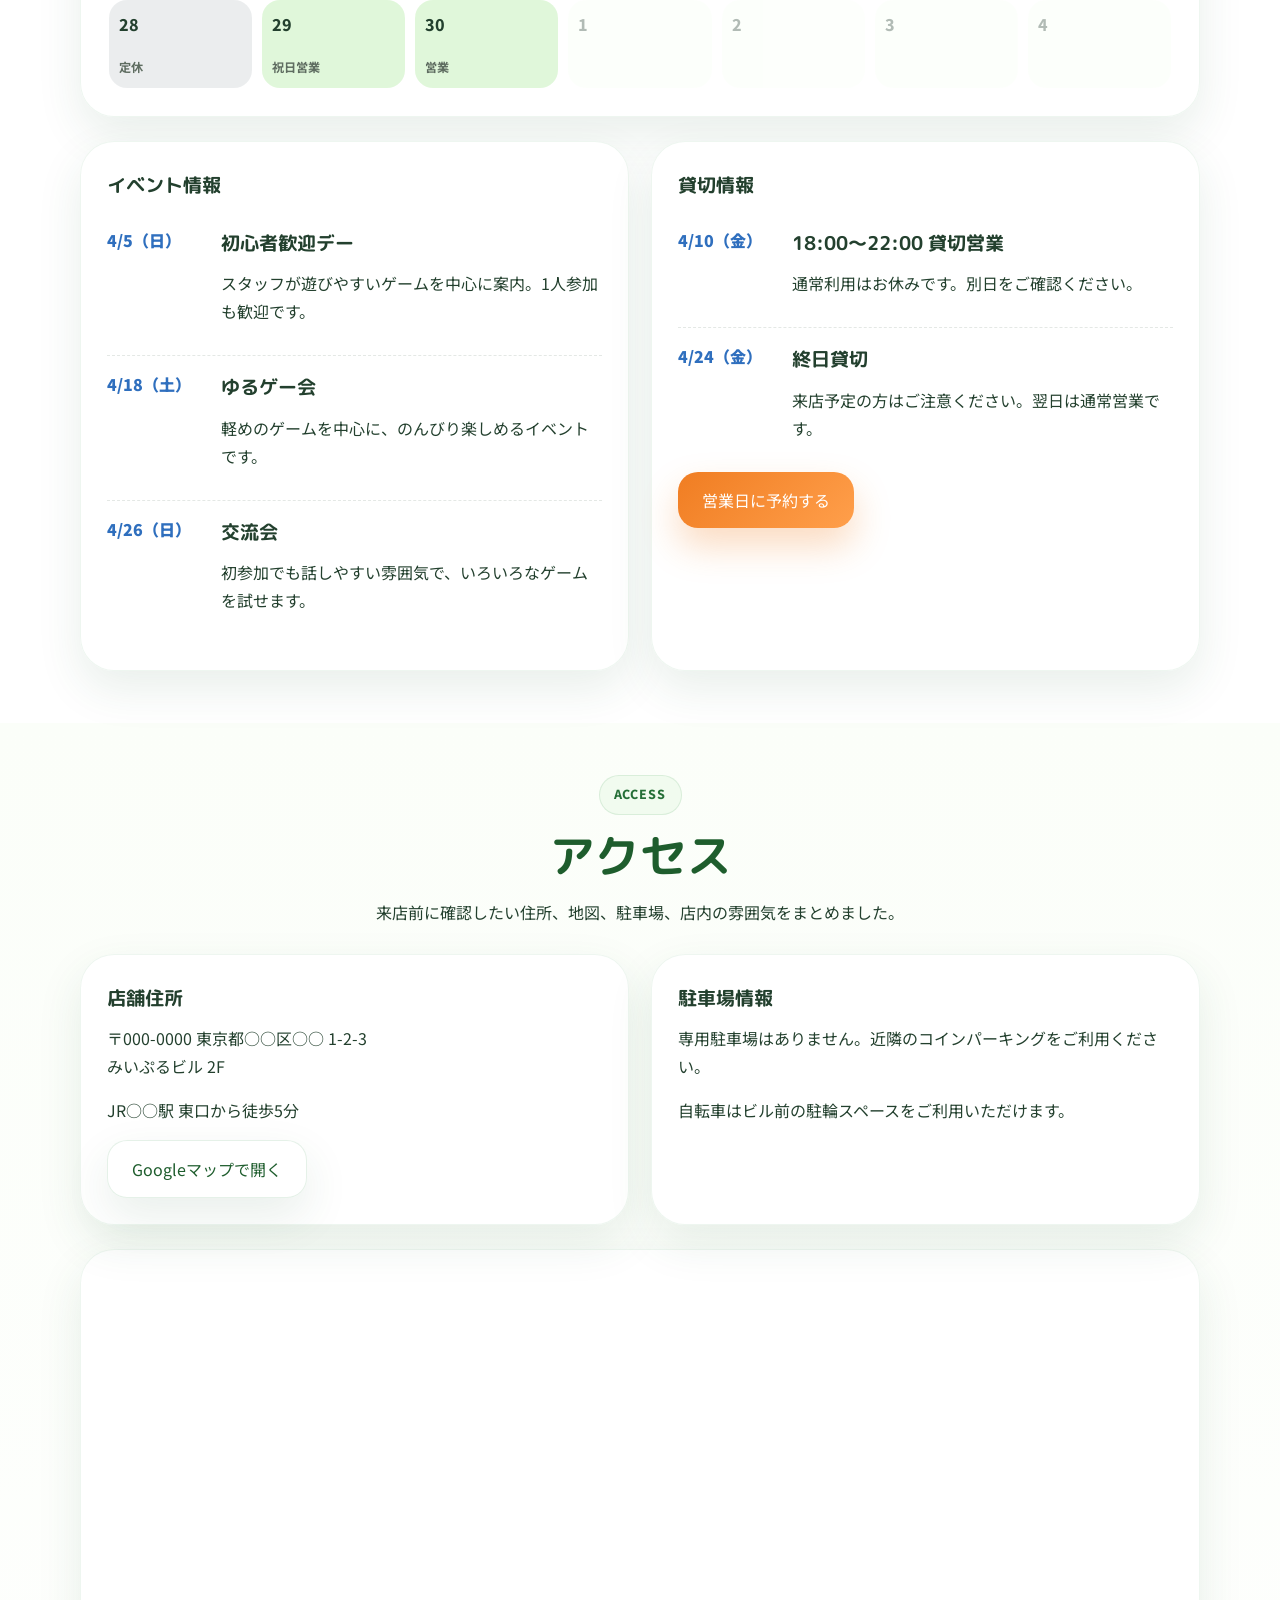
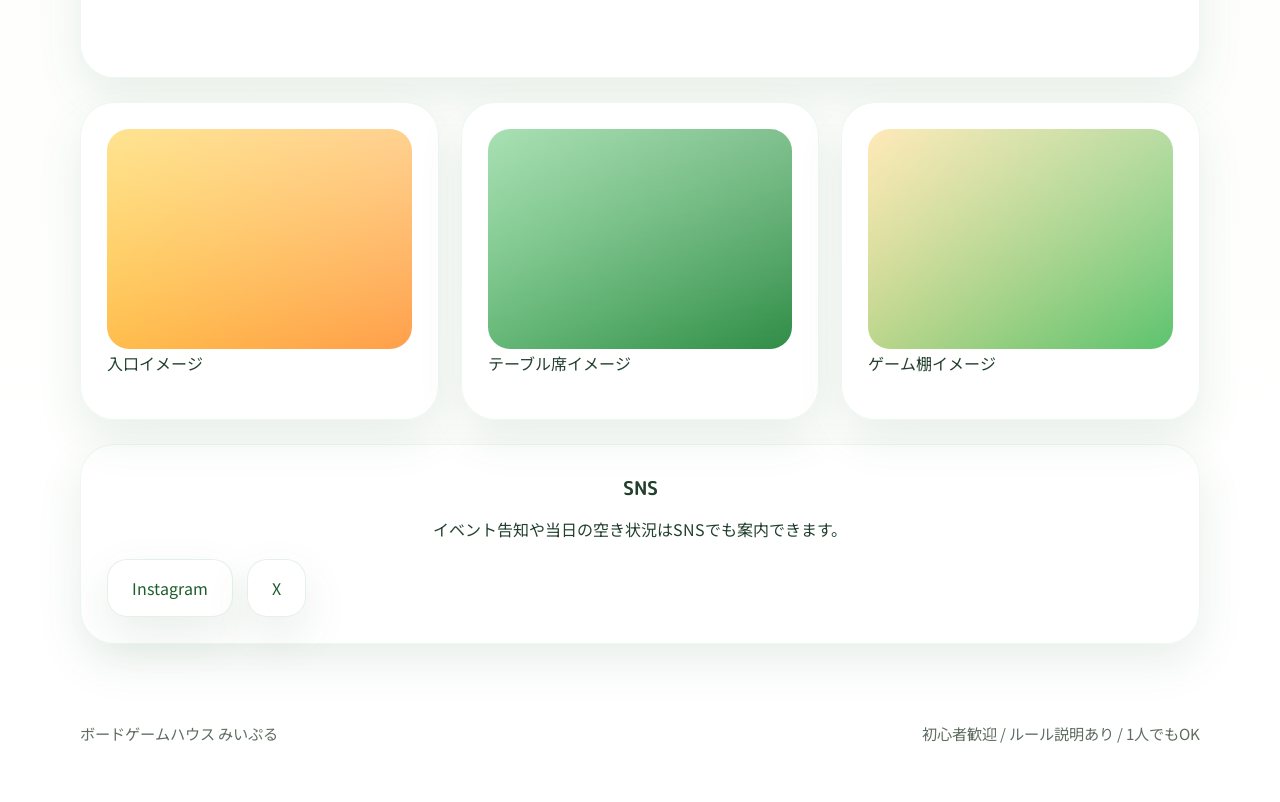
==== commit 9375e3be: "Add files via upload" ====
--- a/index.html
+++ b/index.html
@@ -287,6 +287,7 @@
         <div class="reserve-options">
           <article class="reserve-card featured">
             <p class="reserve-rank">1. LINE予約</p>
+            <span class="reserve-badge reserve-badge-hot">おすすめ</span>
             <h3>LINEで予約（相談しながら進められます）</h3>
             <p>空き状況の確認や質問もしやすく、安心して予約できます</p>
             <a class="button button-line large" href="https://line.me/" target="_blank" rel="noreferrer">LINE予約はこちら</a>
@@ -294,6 +295,7 @@
 
           <article class="reserve-card">
             <p class="reserve-rank">2. フォーム予約</p>
+            <span class="reserve-badge reserve-badge-fast">最短</span>
             <h3>フォームで予約（最短で予約完了）</h3>
             <p>やり取りなしでそのまま予約できます<br>選ぶだけで簡単に入力できます</p>
             <a class="button button-secondary button-form large" href="https://forms.gle/" target="_blank" rel="noreferrer">Googleフォームで予約</a>
--- a/styles.css
+++ b/styles.css
@@ -876,6 +876,29 @@
   padding: 28px;
 }
 
+.reserve-badge {
+  display: inline-flex;
+  align-items: center;
+  justify-content: center;
+  margin-bottom: 10px;
+  padding: 4px 10px;
+  border-radius: 999px;
+  font-size: 0.78rem;
+  font-weight: 600;
+  letter-spacing: 0.02em;
+  box-shadow: 0 8px 16px rgba(36, 64, 46, 0.08);
+}
+
+.reserve-badge-hot {
+  background: linear-gradient(135deg, #f07d22, #e45a4f);
+  color: var(--white);
+}
+
+.reserve-badge-fast {
+  background: linear-gradient(135deg, #4d8fda, #6db7c7);
+  color: var(--white);
+}
+
 .reserve-options .reserve-card:nth-child(2) {
   background: linear-gradient(180deg, var(--yellow-200), #ffffff 72%);
   border-color: rgba(255, 159, 75, 0.18);
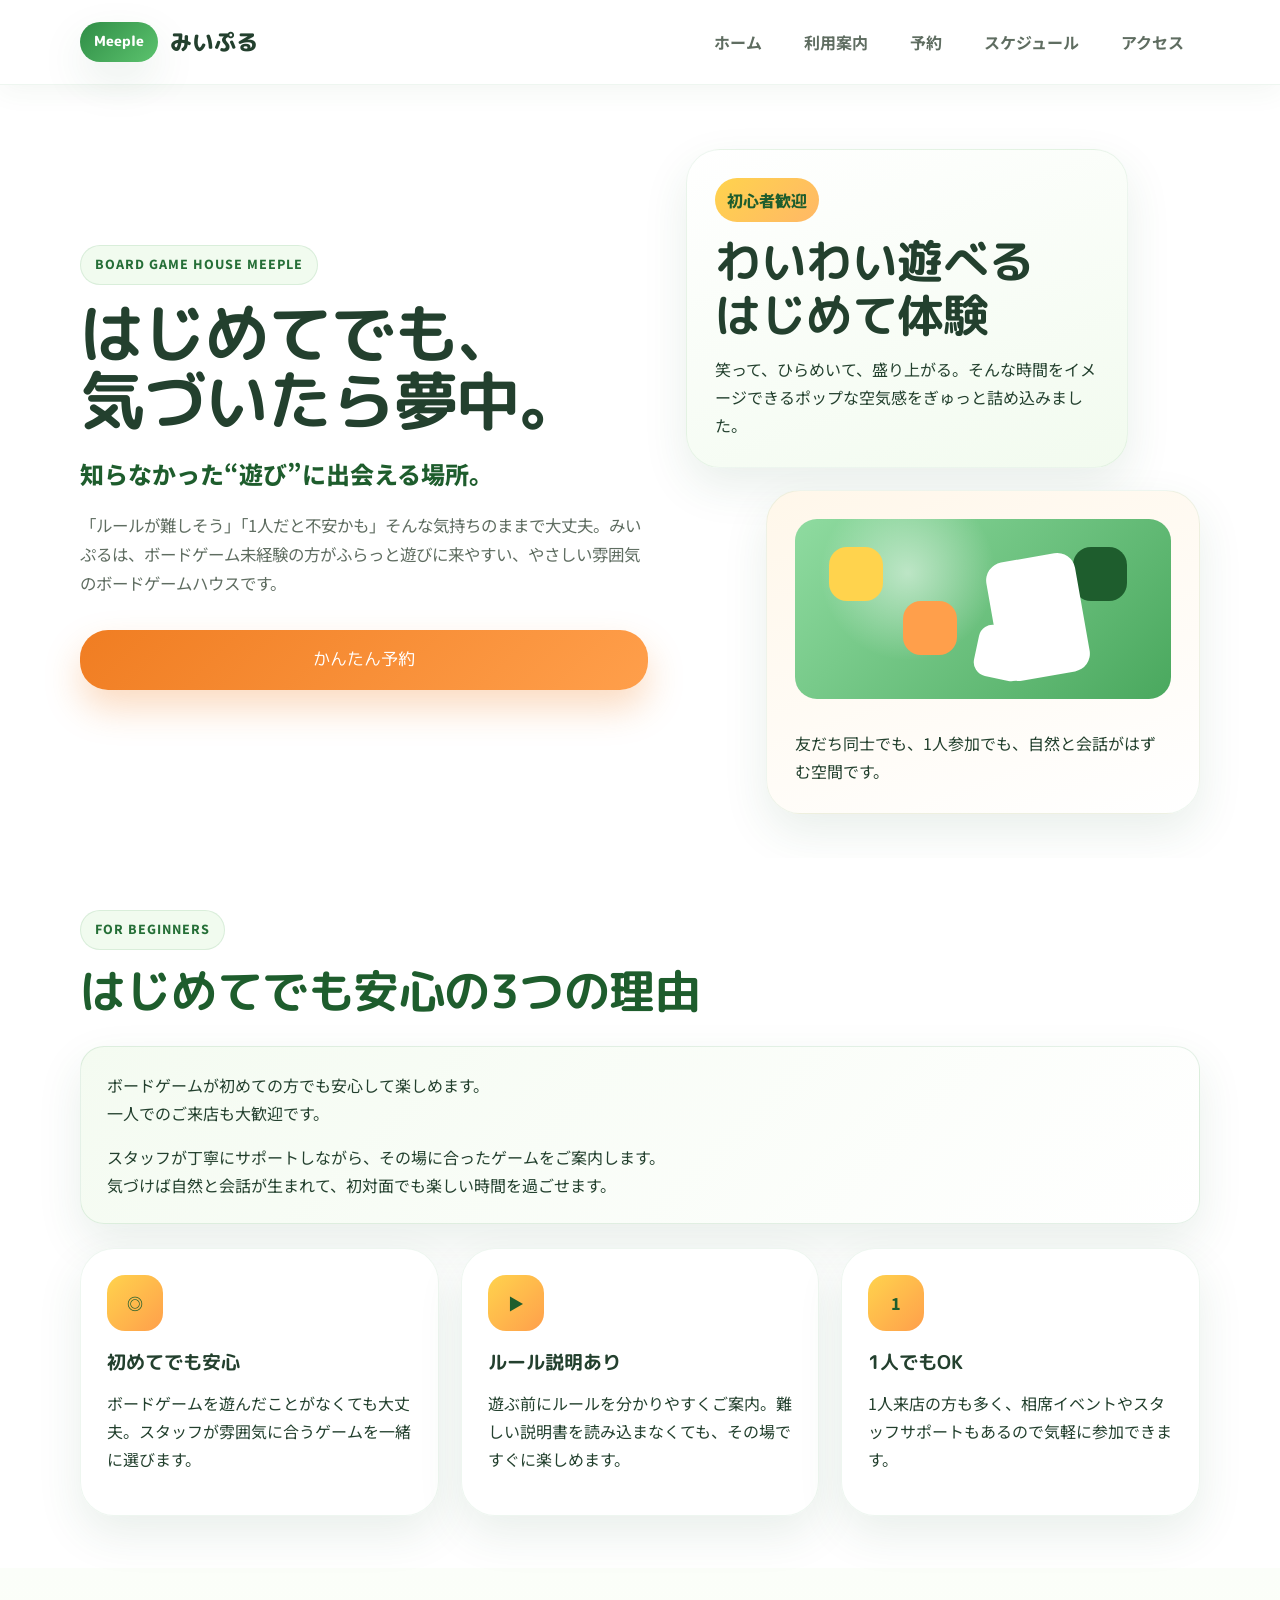
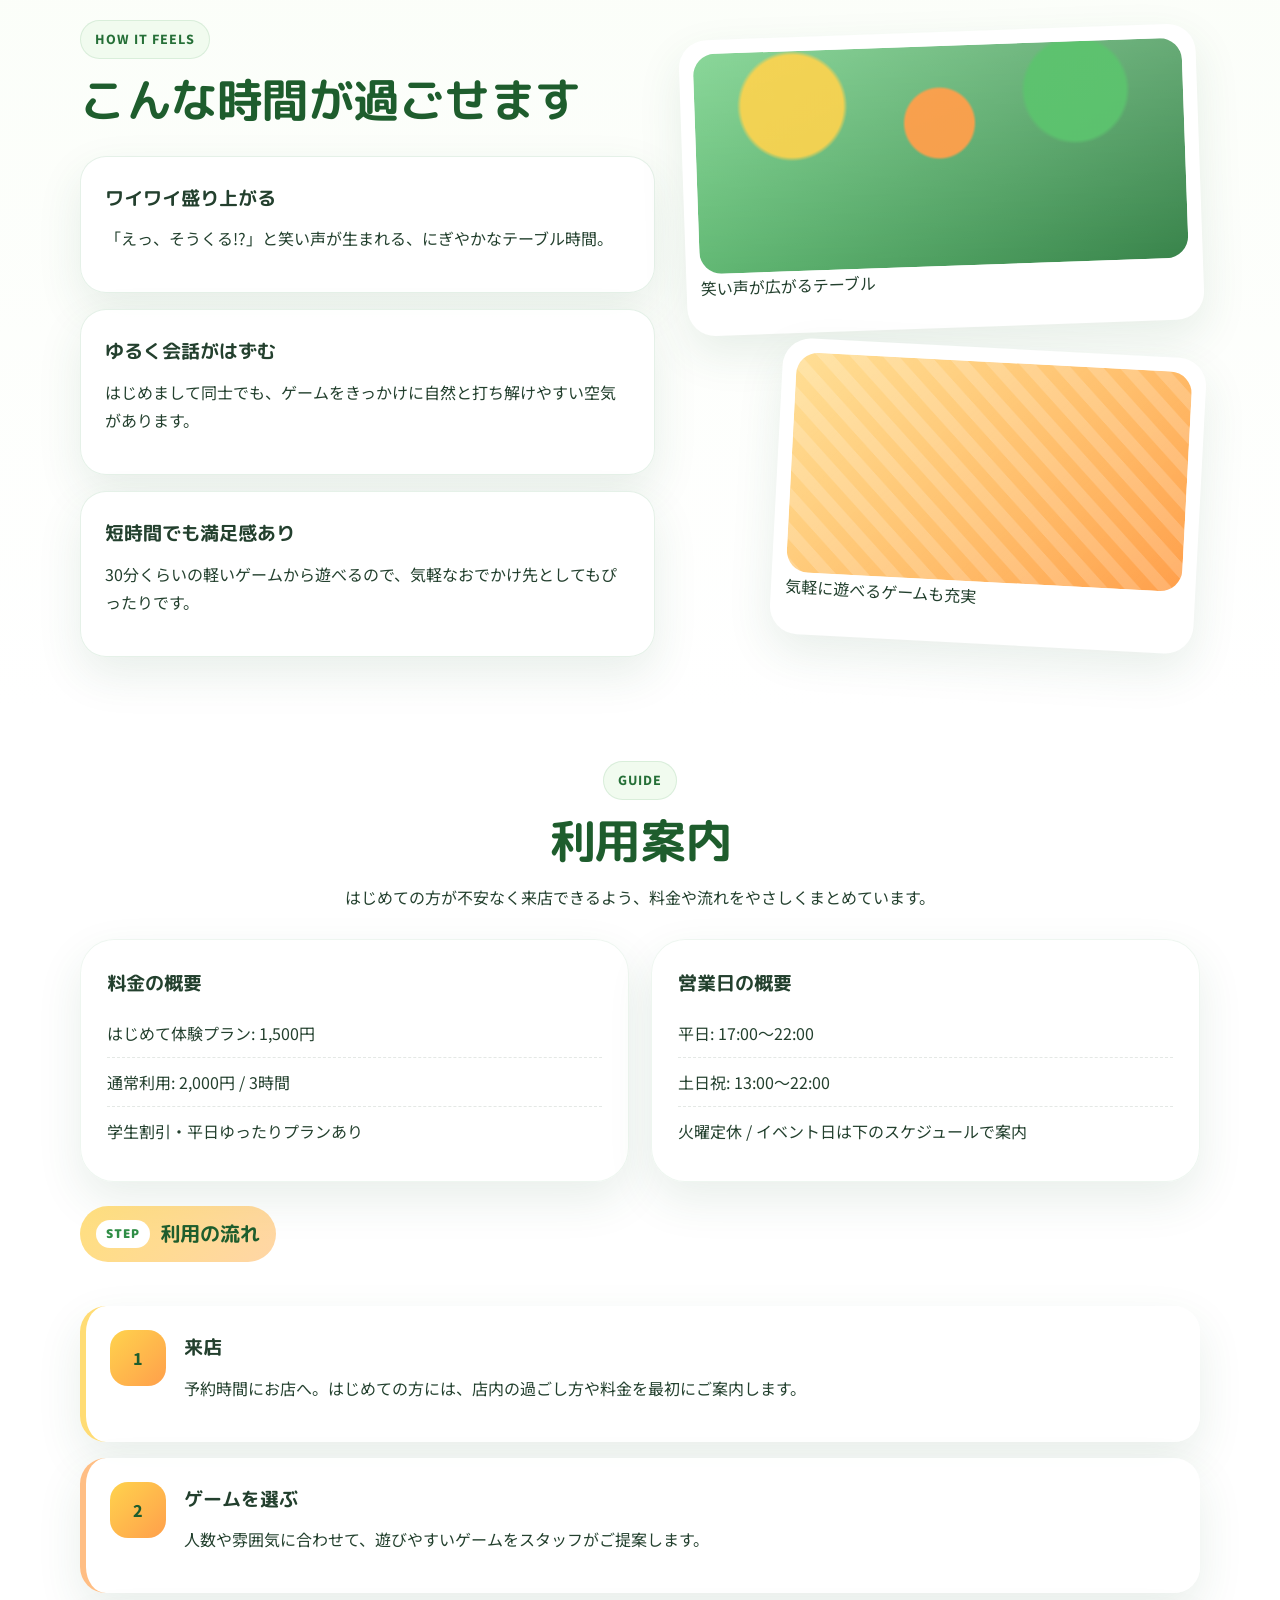
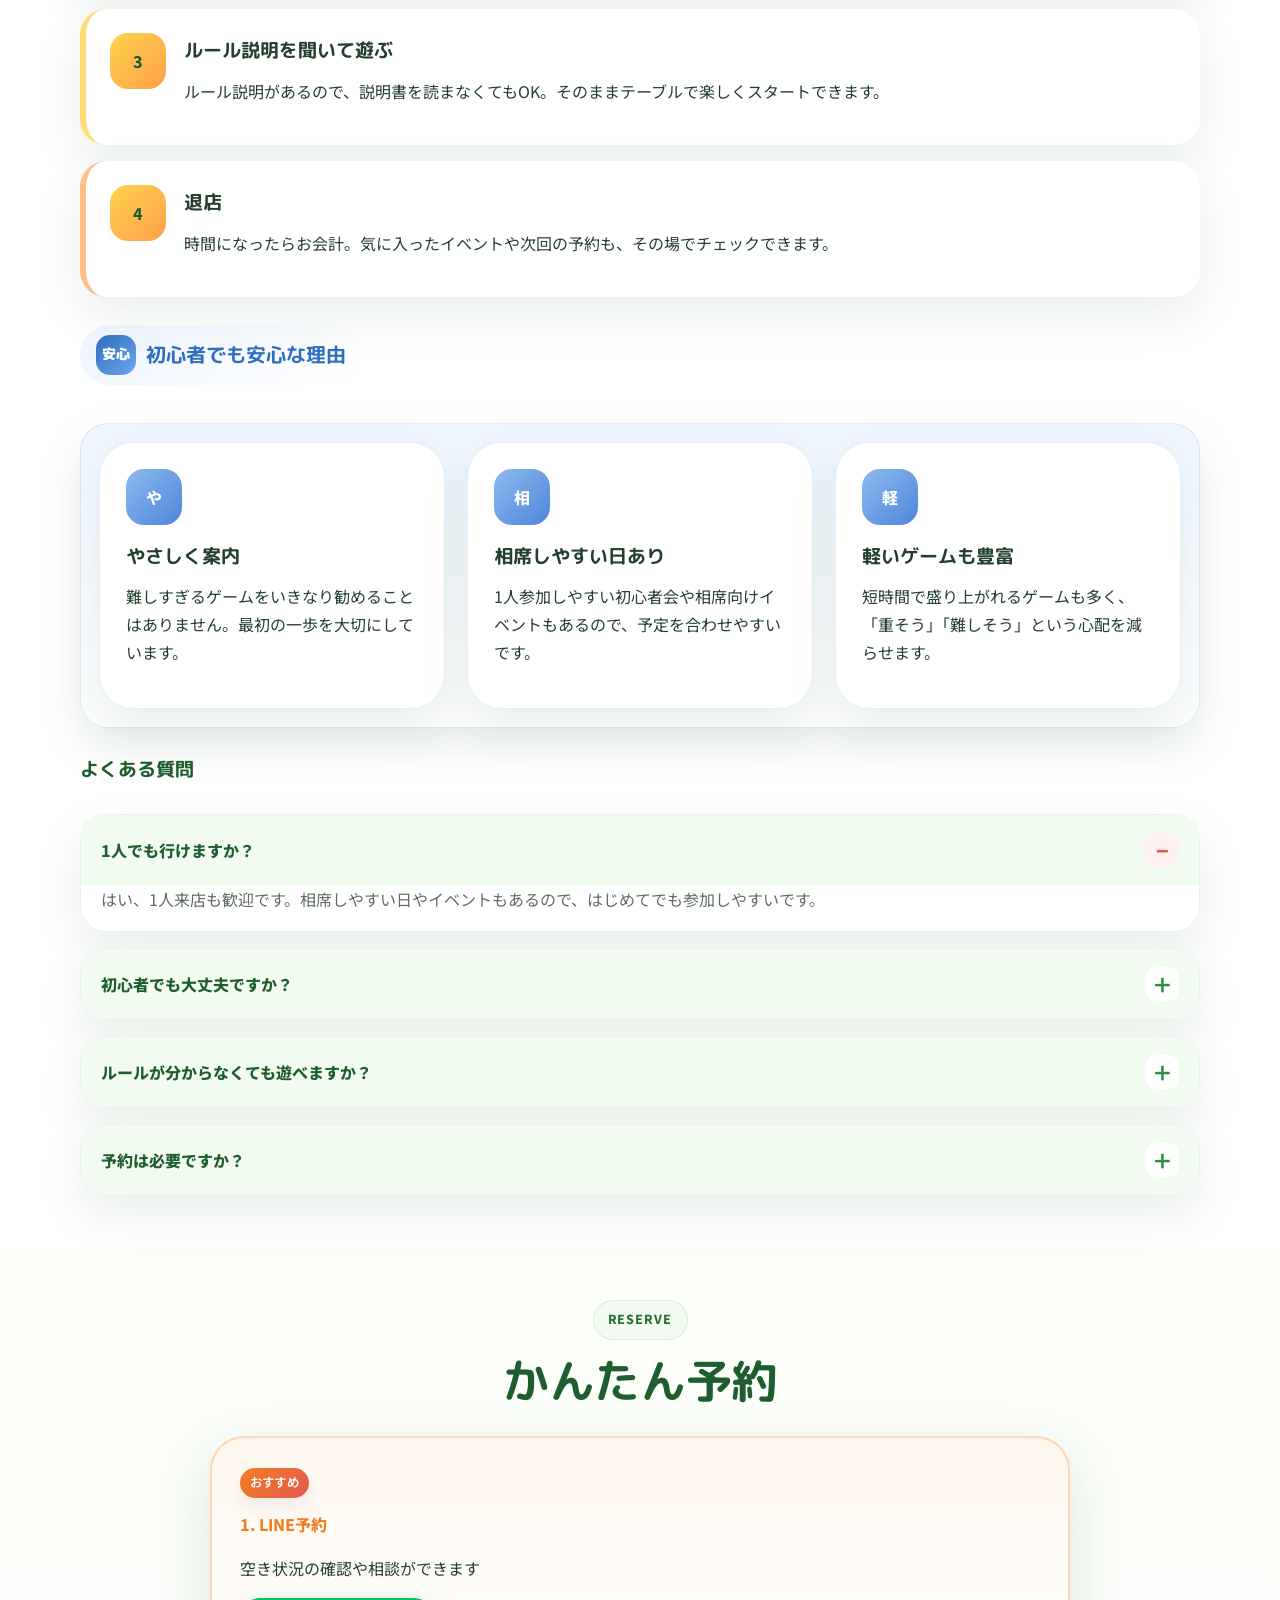
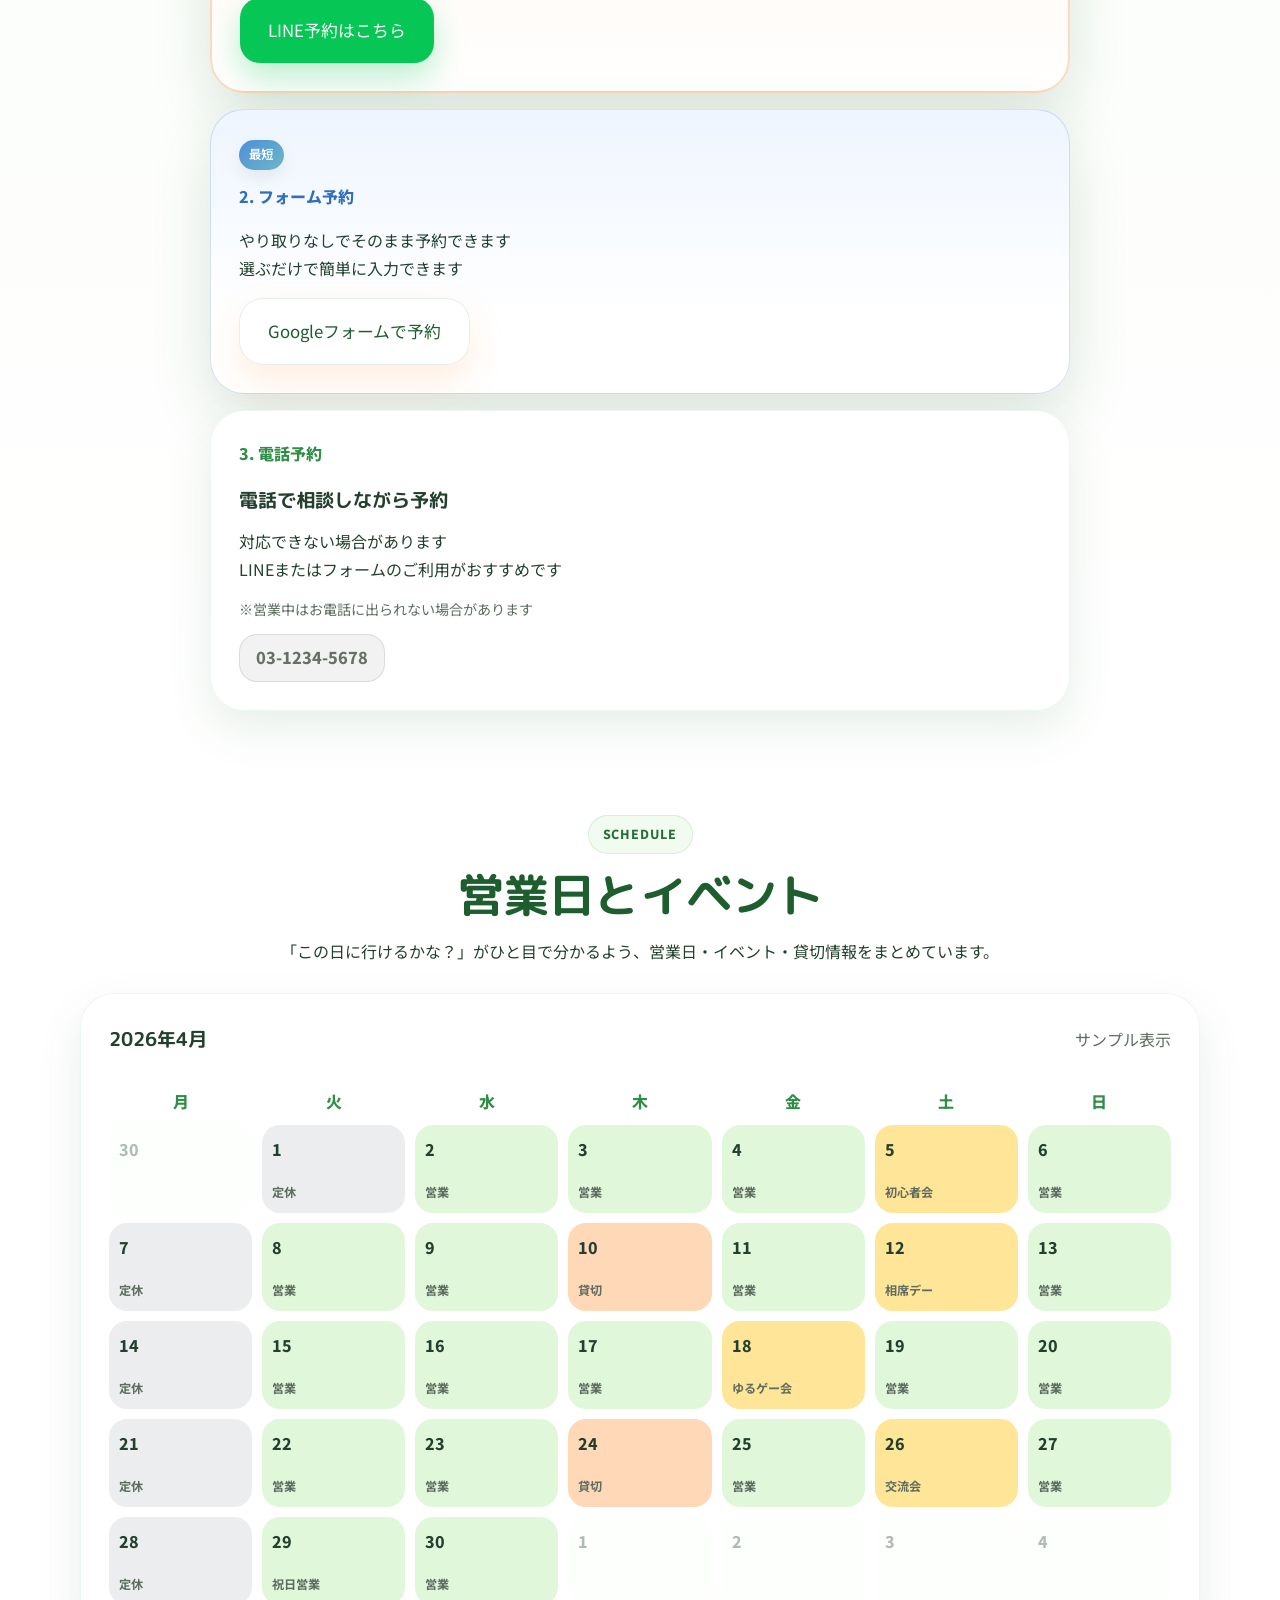
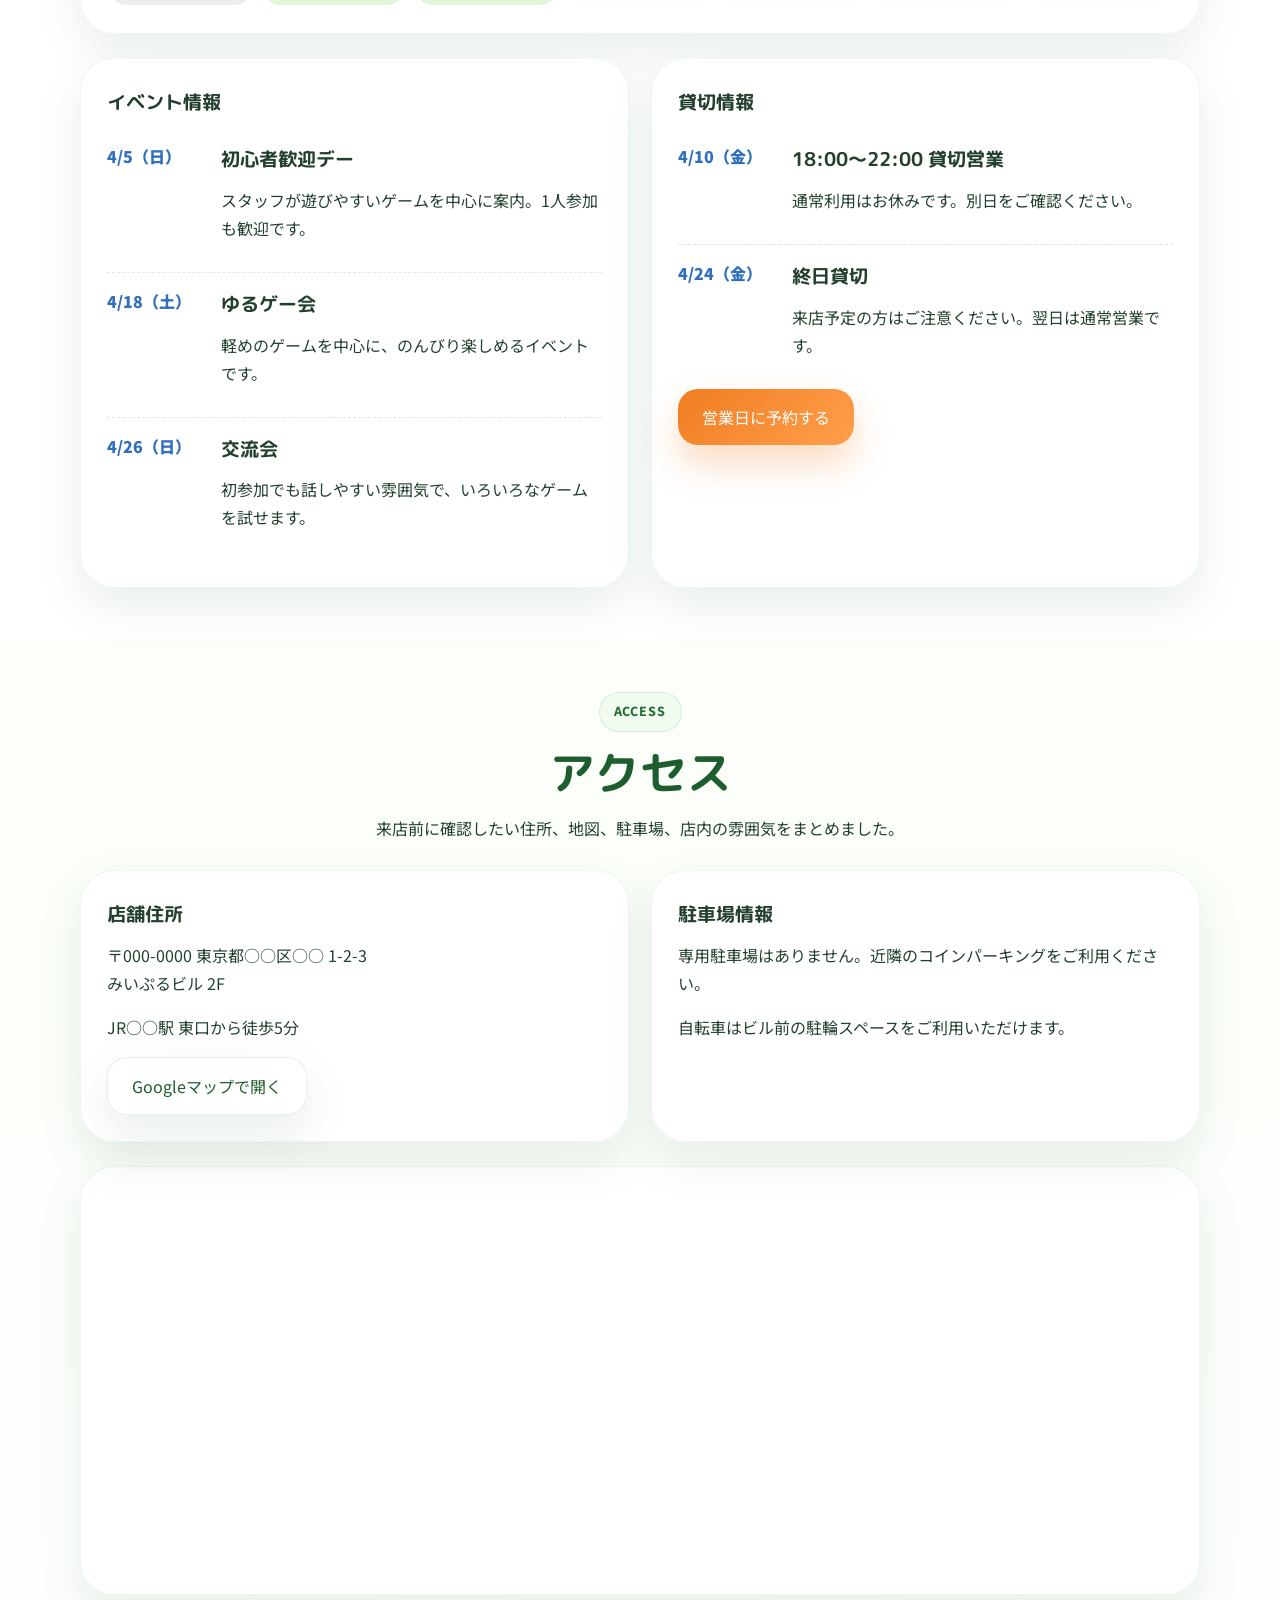
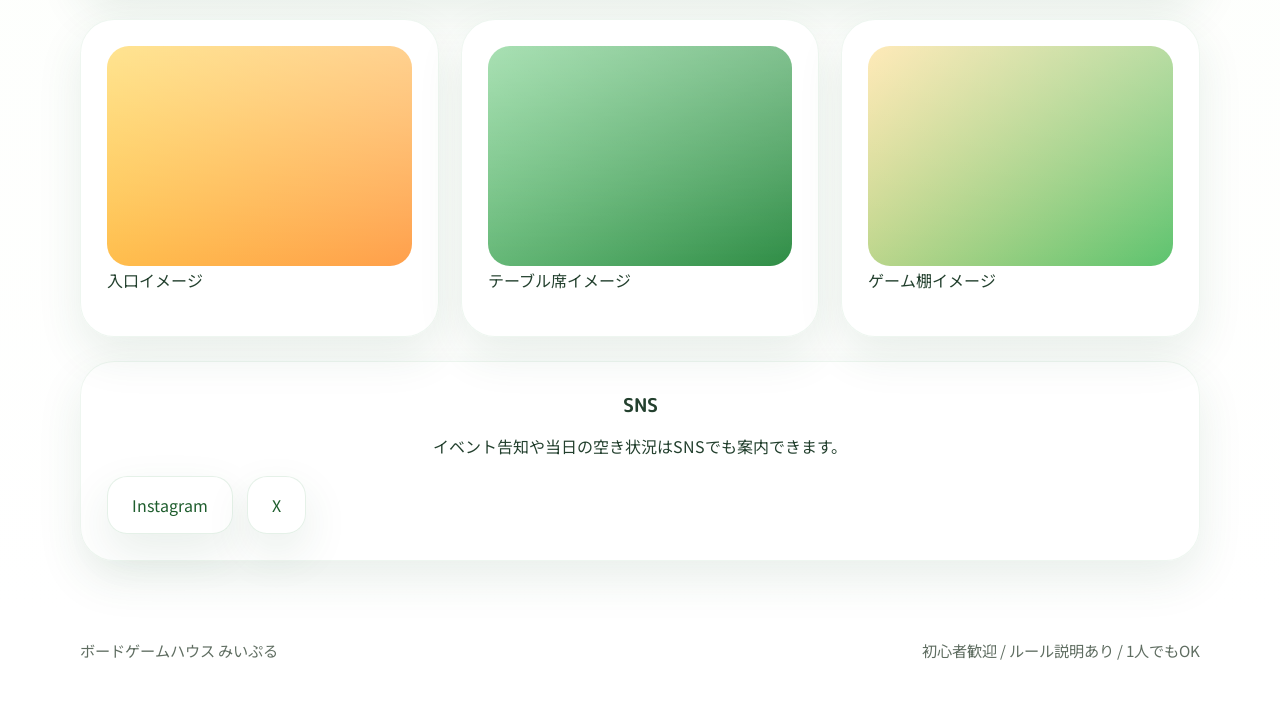
==== commit 69d4fca8: "Add files via upload" ====
--- a/index.html
+++ b/index.html
@@ -286,17 +286,15 @@
 
         <div class="reserve-options">
           <article class="reserve-card featured">
+            <span class="reserve-badge reserve-badge-hot">おすすめ</span>
             <p class="reserve-rank">1. LINE予約</p>
-            <span class="reserve-badge reserve-badge-hot">おすすめ</span>
-            <h3>LINEで予約（相談しながら進められます）</h3>
-            <p>空き状況の確認や質問もしやすく、安心して予約できます</p>
+            <p>空き状況の確認や相談ができます</p>
             <a class="button button-line large" href="https://line.me/" target="_blank" rel="noreferrer">LINE予約はこちら</a>
           </article>
 
           <article class="reserve-card">
+            <span class="reserve-badge reserve-badge-fast">最短</span>
             <p class="reserve-rank">2. フォーム予約</p>
-            <span class="reserve-badge reserve-badge-fast">最短</span>
-            <h3>フォームで予約（最短で予約完了）</h3>
             <p>やり取りなしでそのまま予約できます<br>選ぶだけで簡単に入力できます</p>
             <a class="button button-secondary button-form large" href="https://forms.gle/" target="_blank" rel="noreferrer">Googleフォームで予約</a>
           </article>
--- a/styles.css
+++ b/styles.css
@@ -880,7 +880,7 @@
   display: inline-flex;
   align-items: center;
   justify-content: center;
-  margin-bottom: 10px;
+  margin-bottom: 12px;
   padding: 4px 10px;
   border-radius: 999px;
   font-size: 0.78rem;
@@ -900,14 +900,14 @@
 }
 
 .reserve-options .reserve-card:nth-child(2) {
-  background: linear-gradient(180deg, var(--yellow-200), #ffffff 72%);
-  border-color: rgba(255, 159, 75, 0.18);
+  background: linear-gradient(180deg, var(--blue-100), #ffffff 74%);
+  border-color: rgba(47, 111, 190, 0.2);
   box-shadow: var(--shadow-strong);
 }
 
 .reserve-options .reserve-card:nth-child(2) .reserve-rank,
 .reserve-options .reserve-card:nth-child(2) h3 {
-  color: var(--orange-600);
+  color: var(--blue-700);
 }
 
 .reserve-card.featured {
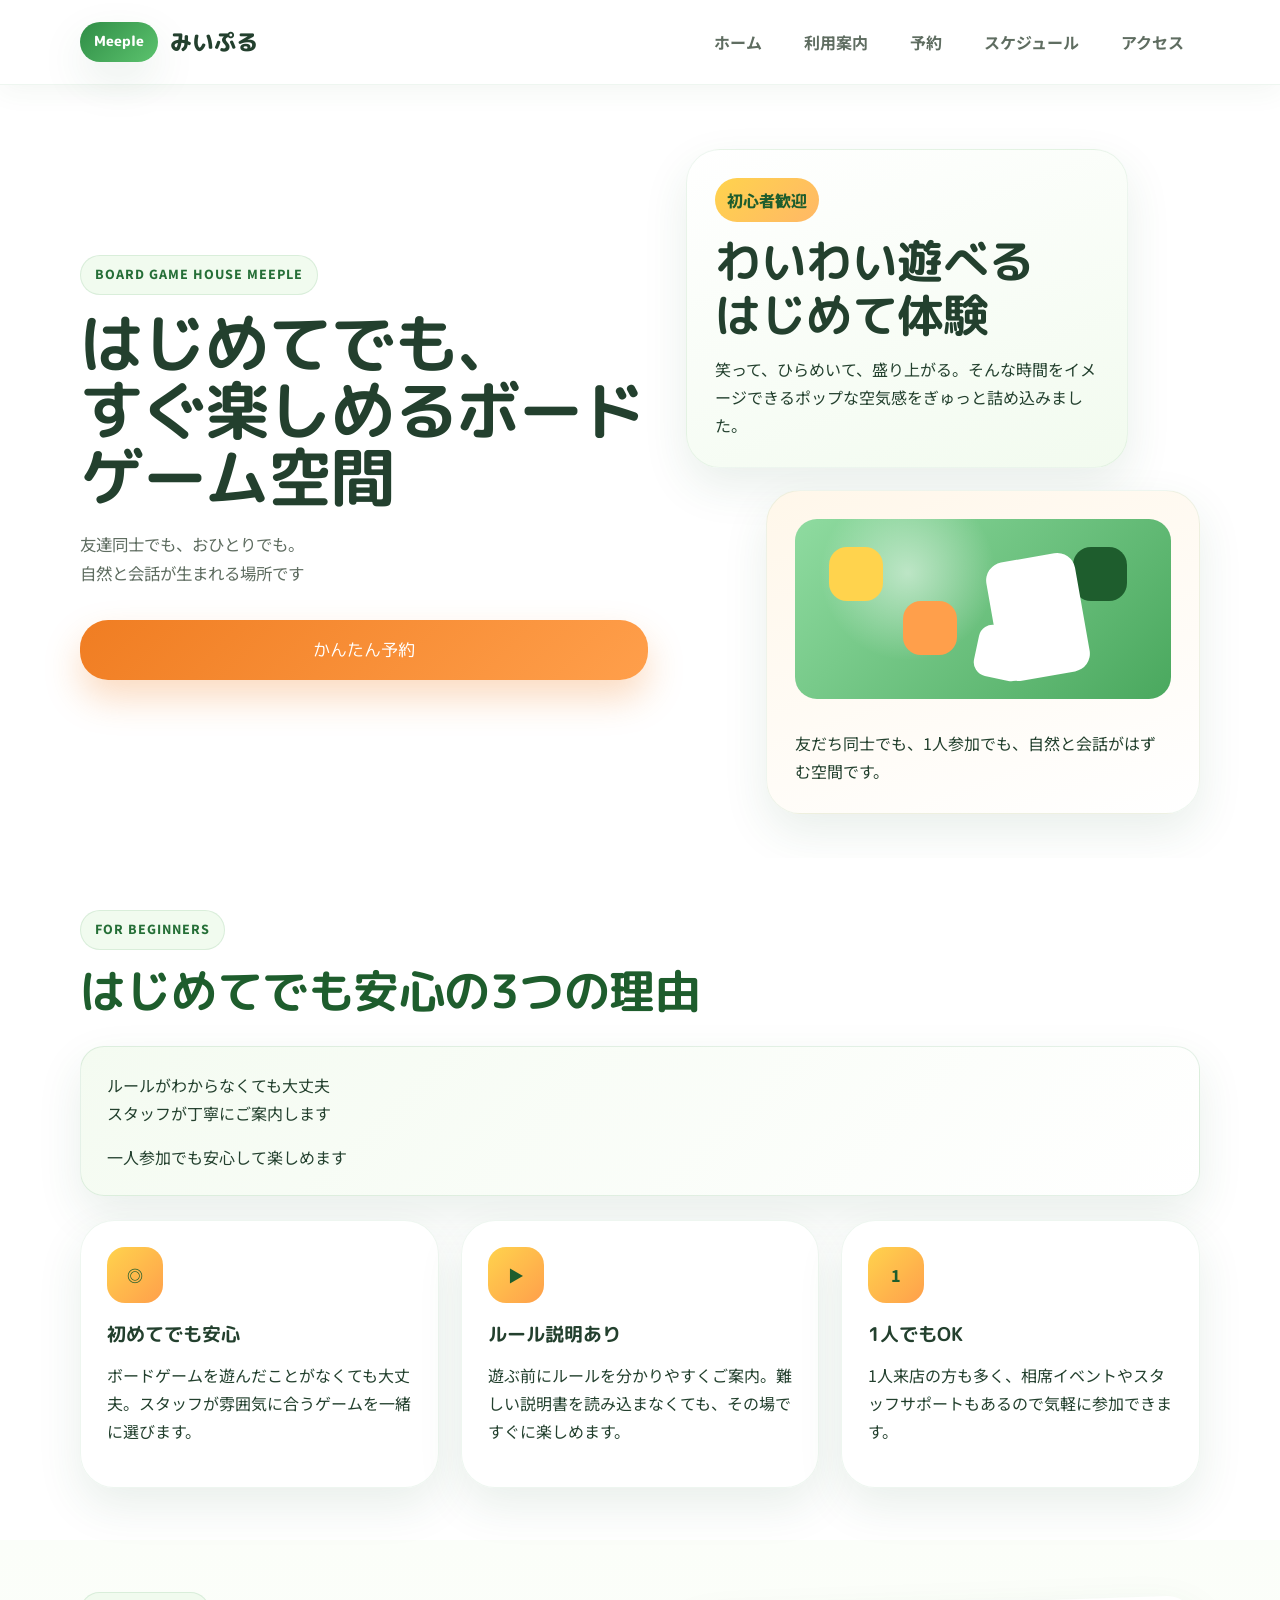
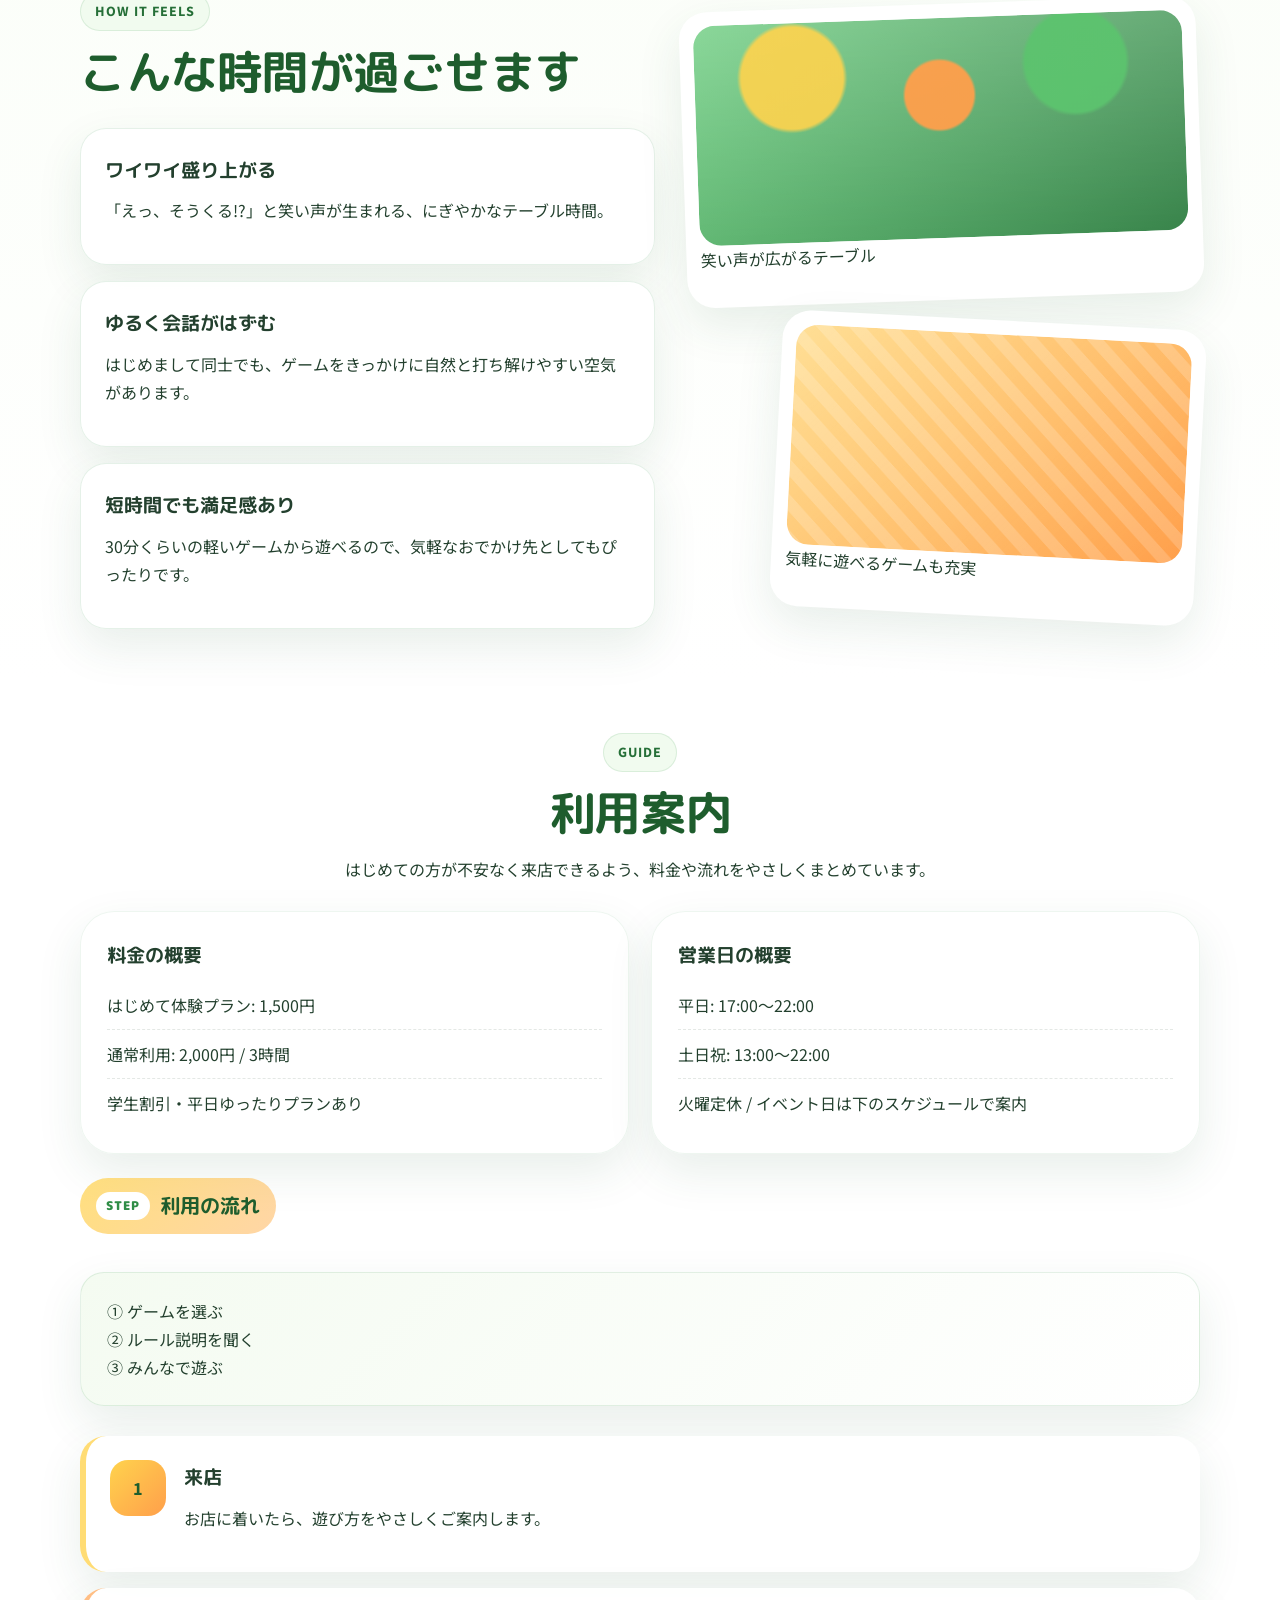
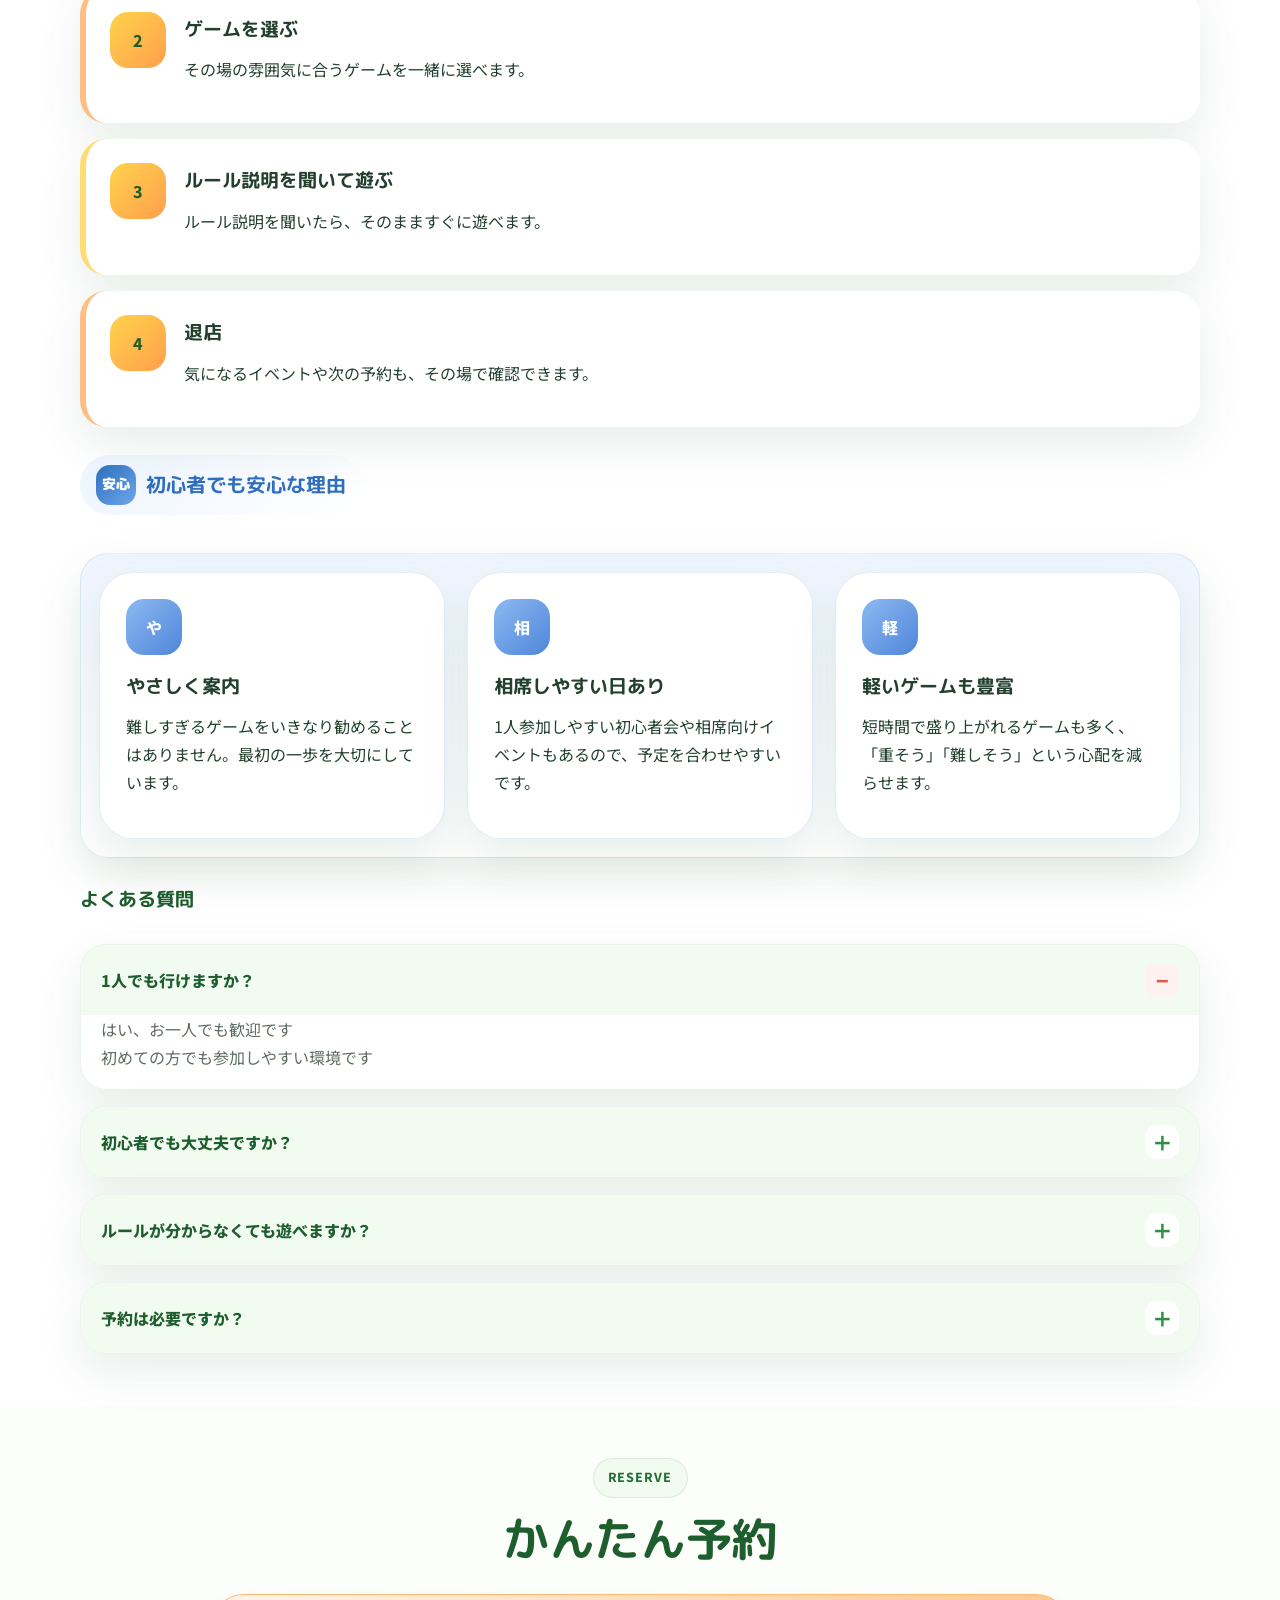
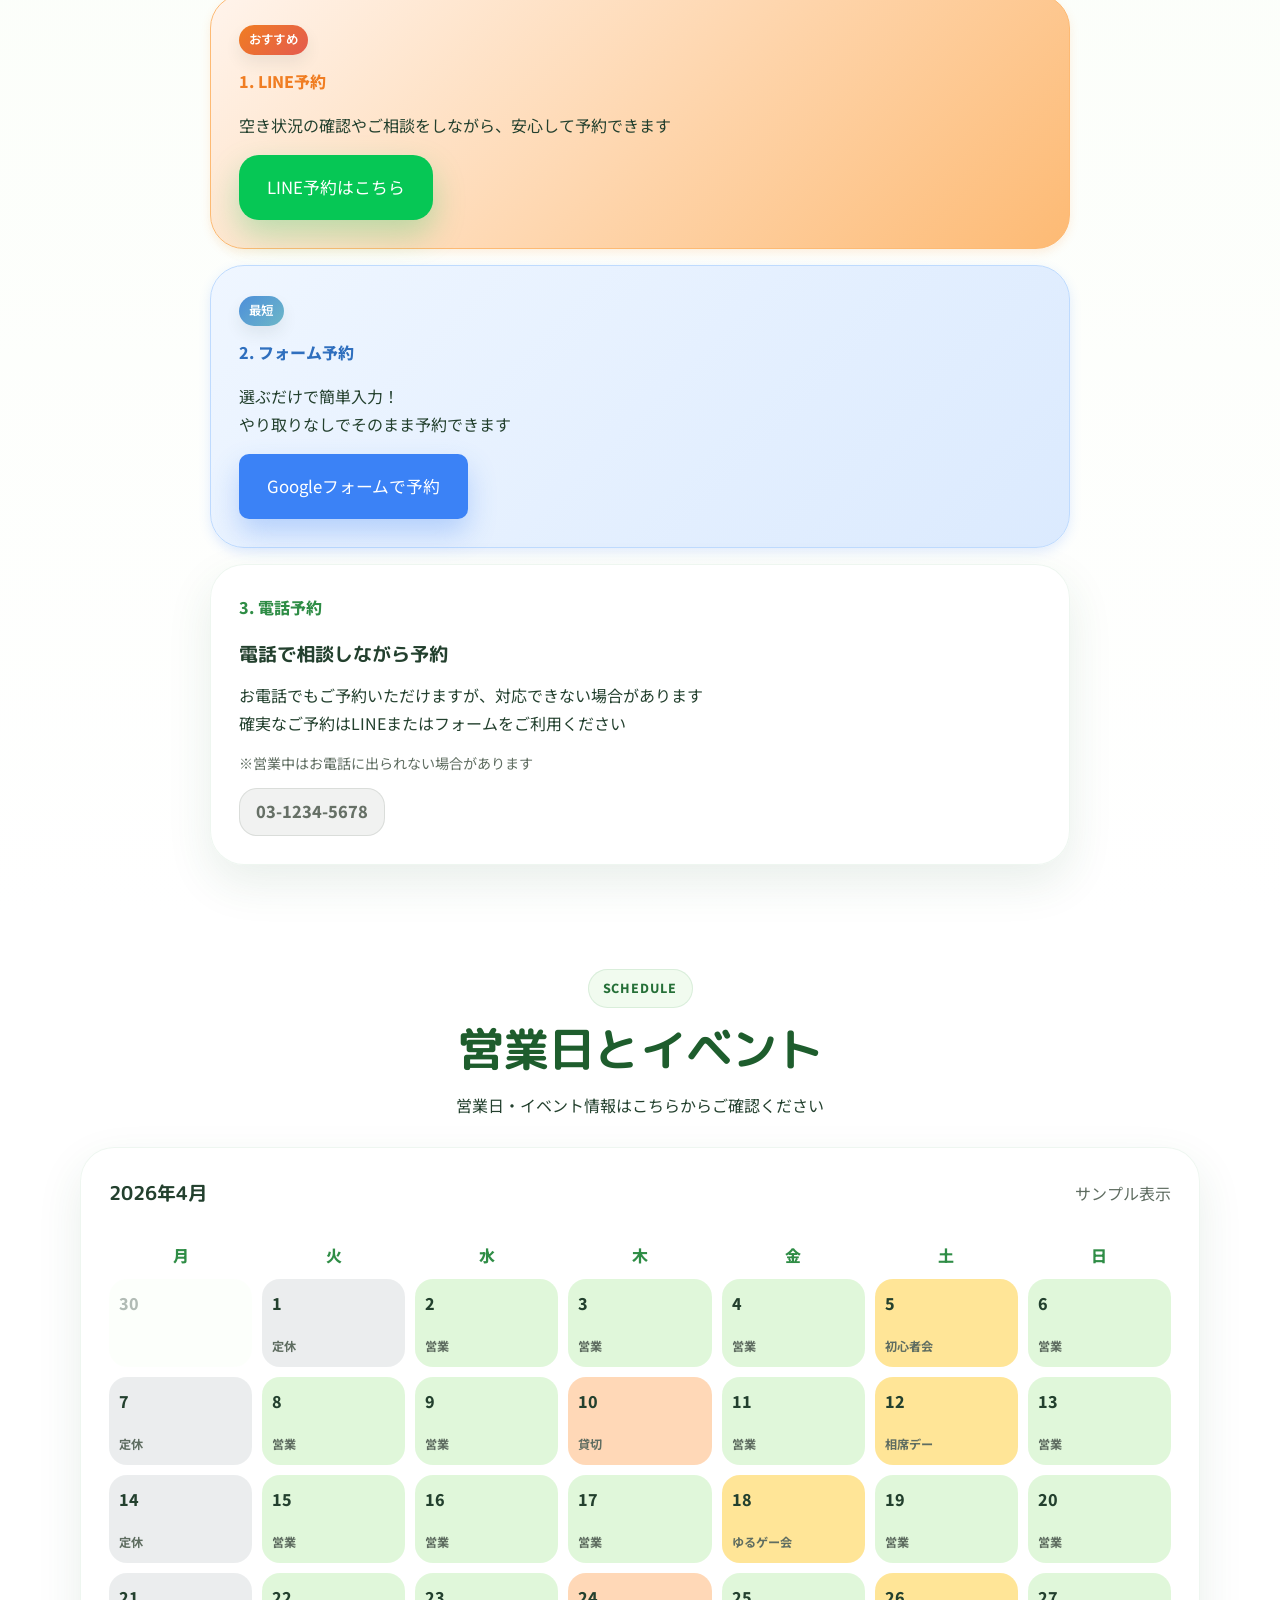
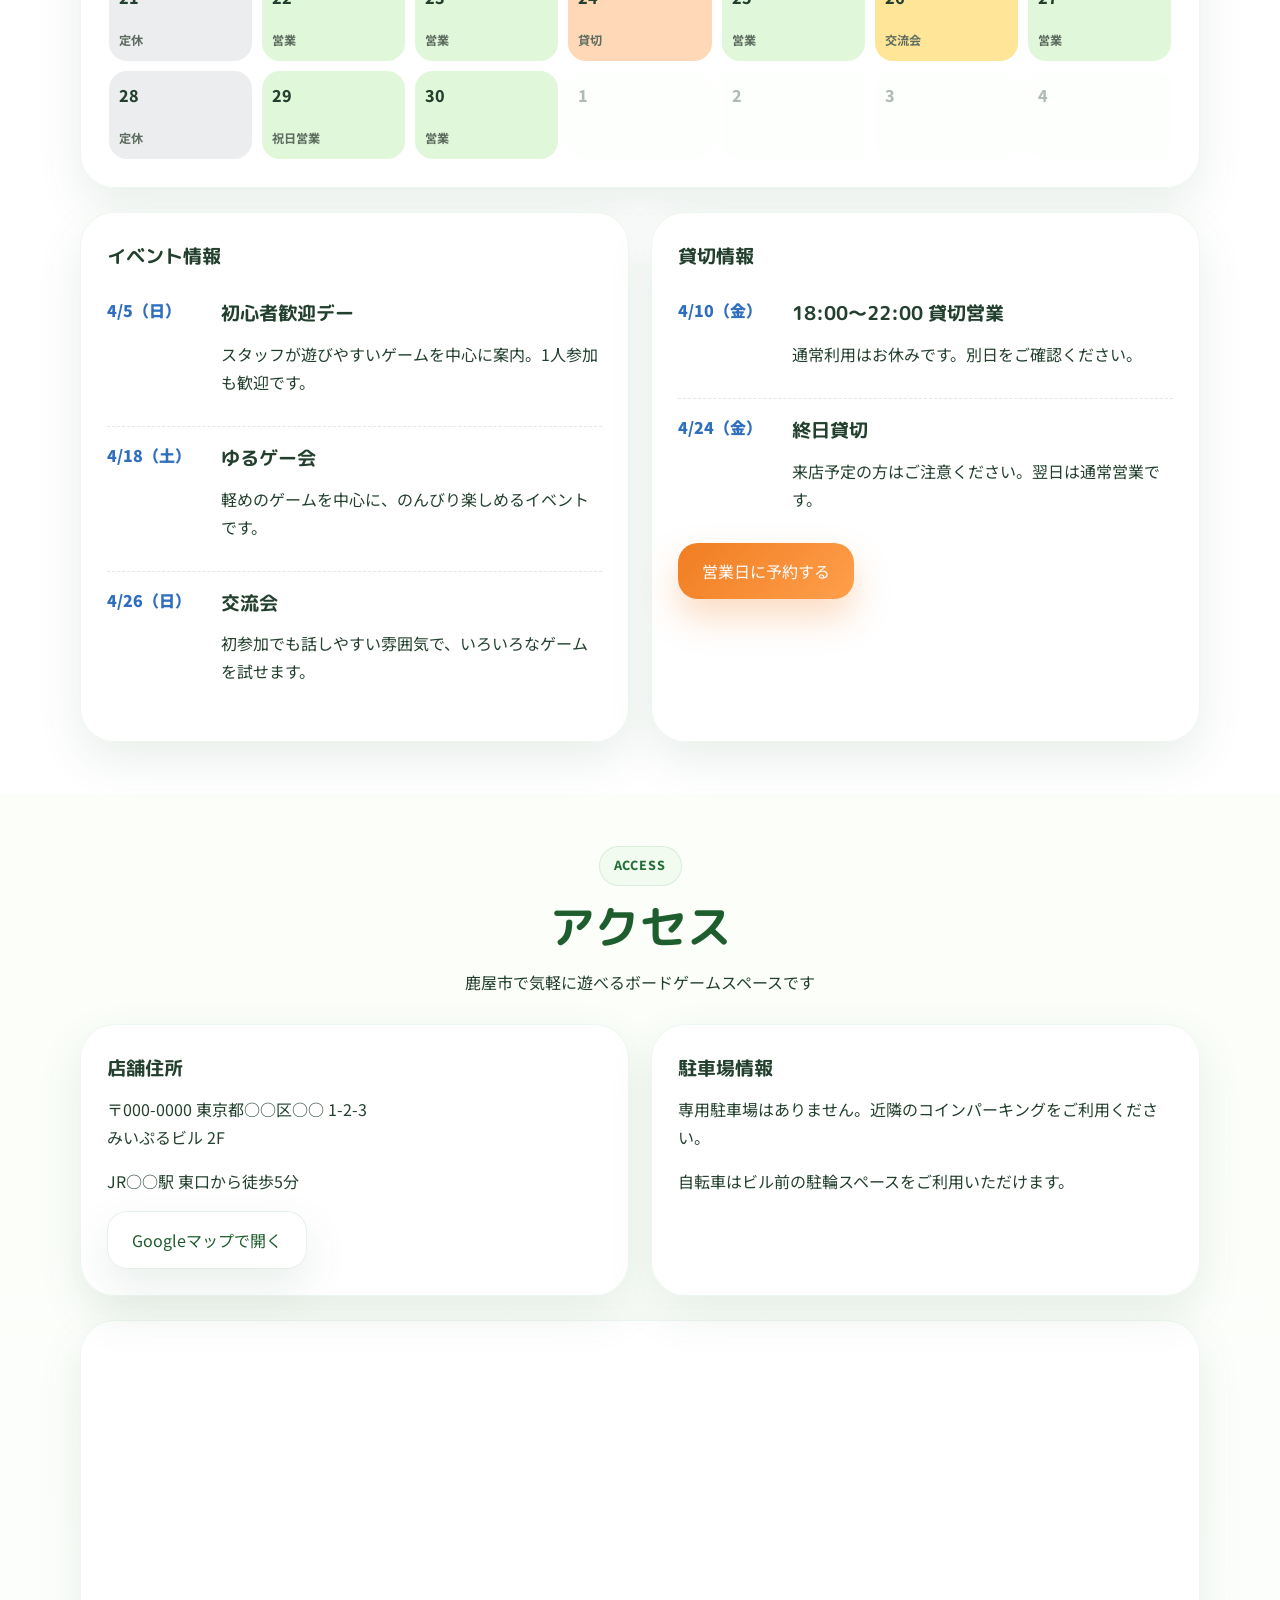
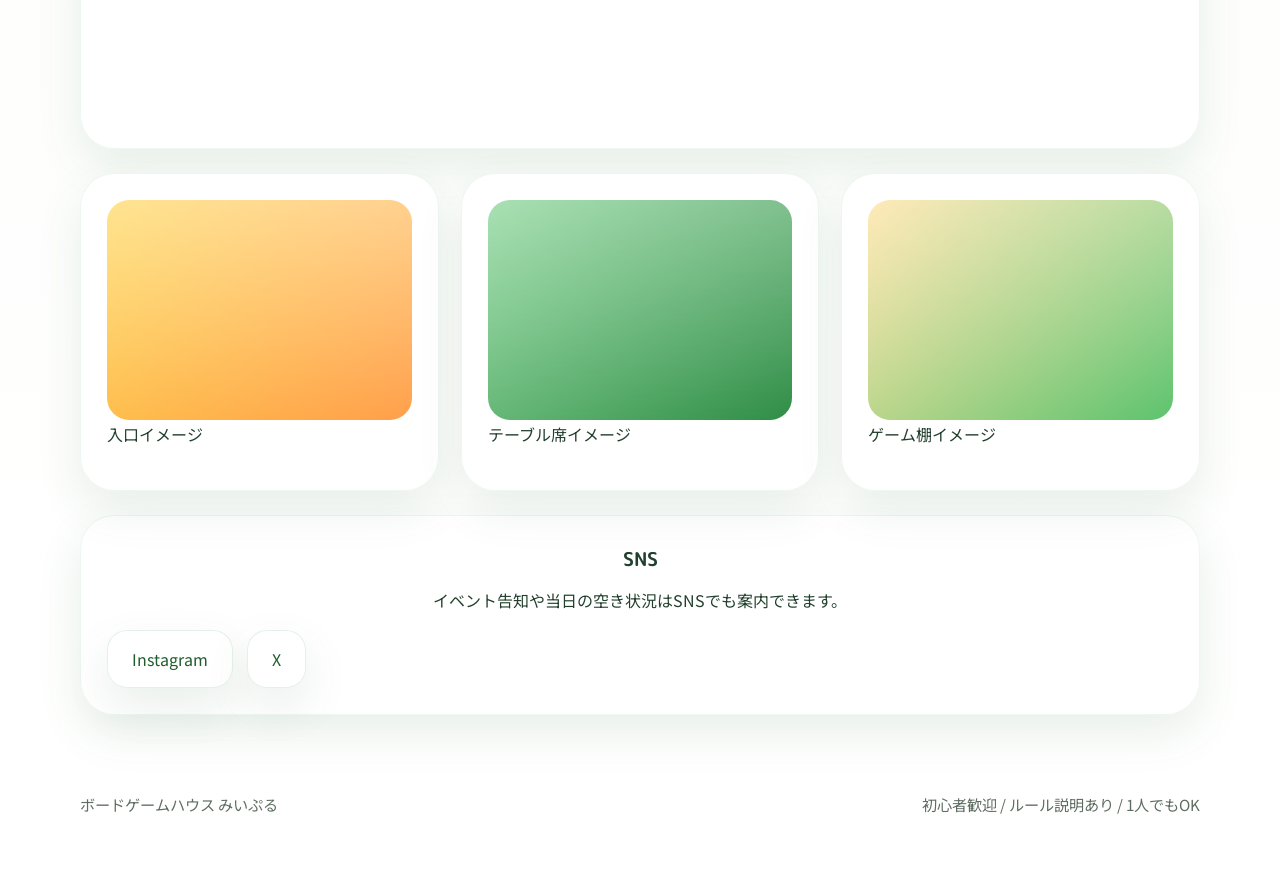
==== commit c9301f1c: "Add files via upload" ====
--- a/index.html
+++ b/index.html
@@ -45,9 +45,8 @@
       <div class="container hero-grid">
         <div class="hero-copy">
           <p class="eyebrow">BOARD GAME HOUSE MEEPLE</p>
-          <h1>はじめてでも、<br>気づいたら夢中。</h1>
-          <p class="hero-subcopy">知らなかった“遊び”に出会える場所。</p>
-          <p class="hero-text">「ルールが難しそう」「1人だと不安かも」そんな気持ちのままで大丈夫。みいぷるは、ボードゲーム未経験の方がふらっと遊びに来やすい、やさしい雰囲気のボードゲームハウスです。</p>
+          <h1>はじめてでも、<br>すぐ楽しめるボードゲーム空間</h1>
+          <p class="hero-text">友達同士でも、おひとりでも。<br>自然と会話が生まれる場所です</p>
           <div class="hero-actions">
             <a class="button button-primary button-hero" href="#reserve">
               <span class="button-label">かんたん予約</span>
@@ -81,8 +80,8 @@
           <h2>はじめてでも安心の3つの理由</h2>
         </div>
         <div class="beginner-message">
-          <p>ボードゲームが初めての方でも安心して楽しめます。<br>一人でのご来店も大歓迎です。</p>
-          <p>スタッフが丁寧にサポートしながら、その場に合ったゲームをご案内します。<br>気づけば自然と会話が生まれて、初対面でも楽しい時間を過ごせます。</p>
+          <p>ルールがわからなくても大丈夫<br>スタッフが丁寧にご案内します</p>
+          <p>一人参加でも安心して楽しめます</p>
         </div>
         <div class="card-grid three">
           <article class="info-card">
@@ -169,34 +168,37 @@
         <div class="section-heading section-gap-top section-heading-flow">
           <h3>利用の流れ</h3>
         </div>
+        <div class="beginner-message flow-summary">
+          <p>① ゲームを選ぶ<br>② ルール説明を聞く<br>③ みんなで遊ぶ</p>
+        </div>
         <div class="flow-section">
         <div class="flow-list">
           <article class="flow-item">
             <span class="flow-step">1</span>
             <div>
               <h3>来店</h3>
-              <p>予約時間にお店へ。はじめての方には、店内の過ごし方や料金を最初にご案内します。</p>
+              <p>お店に着いたら、遊び方をやさしくご案内します。</p>
             </div>
           </article>
           <article class="flow-item">
             <span class="flow-step">2</span>
             <div>
               <h3>ゲームを選ぶ</h3>
-              <p>人数や雰囲気に合わせて、遊びやすいゲームをスタッフがご提案します。</p>
+              <p>その場の雰囲気に合うゲームを一緒に選べます。</p>
             </div>
           </article>
           <article class="flow-item">
             <span class="flow-step">3</span>
             <div>
               <h3>ルール説明を聞いて遊ぶ</h3>
-              <p>ルール説明があるので、説明書を読まなくてもOK。そのままテーブルで楽しくスタートできます。</p>
+              <p>ルール説明を聞いたら、そのまますぐに遊べます。</p>
             </div>
           </article>
           <article class="flow-item">
             <span class="flow-step">4</span>
             <div>
               <h3>退店</h3>
-              <p>時間になったらお会計。気に入ったイベントや次回の予約も、その場でチェックできます。</p>
+              <p>気になるイベントや次の予約も、その場で確認できます。</p>
             </div>
           </article>
         </div>
@@ -236,7 +238,7 @@
             </button>
             <div class="faq-answer">
               <div class="faq-answer-inner">
-                <p>はい、1人来店も歓迎です。相席しやすい日やイベントもあるので、はじめてでも参加しやすいです。</p>
+                <p>はい、お一人でも歓迎です<br>初めての方でも参加しやすい環境です</p>
               </div>
             </div>
           </div>
@@ -247,7 +249,7 @@
             </button>
             <div class="faq-answer">
               <div class="faq-answer-inner">
-                <p>もちろん大丈夫です。未経験の方にも遊びやすいゲームからご案内します。</p>
+                <p>もちろん大丈夫です<br>ルール説明も行いますので安心してご参加ください</p>
               </div>
             </div>
           </div>
@@ -258,7 +260,7 @@
             </button>
             <div class="faq-answer">
               <div class="faq-answer-inner">
-                <p>はい。スタッフがルール説明を行うので、説明書を事前に読む必要はありません。</p>
+                <p>スタッフがサポートしますので問題ありません</p>
               </div>
             </div>
           </div>
@@ -269,7 +271,7 @@
             </button>
             <div class="faq-answer">
               <div class="faq-answer-inner">
-                <p>当日来店できる日もありますが、席やイベント参加を確実にしたい場合は予約がおすすめです。</p>
+                <p>予約なしでもご利用いただけますが、事前予約がおすすめです</p>
               </div>
             </div>
           </div>
@@ -288,21 +290,21 @@
           <article class="reserve-card featured">
             <span class="reserve-badge reserve-badge-hot">おすすめ</span>
             <p class="reserve-rank">1. LINE予約</p>
-            <p>空き状況の確認や相談ができます</p>
+            <p>空き状況の確認やご相談をしながら、安心して予約できます</p>
             <a class="button button-line large" href="https://line.me/" target="_blank" rel="noreferrer">LINE予約はこちら</a>
           </article>
 
           <article class="reserve-card">
             <span class="reserve-badge reserve-badge-fast">最短</span>
             <p class="reserve-rank">2. フォーム予約</p>
-            <p>やり取りなしでそのまま予約できます<br>選ぶだけで簡単に入力できます</p>
+            <p>選ぶだけで簡単入力！<br>やり取りなしでそのまま予約できます</p>
             <a class="button button-secondary button-form large" href="https://forms.gle/" target="_blank" rel="noreferrer">Googleフォームで予約</a>
           </article>
 
           <article class="reserve-card">
             <p class="reserve-rank">3. 電話予約</p>
             <h3>電話で相談しながら予約</h3>
-            <p>対応できない場合があります<br>LINEまたはフォームのご利用がおすすめです</p>
+            <p>お電話でもご予約いただけますが、対応できない場合があります<br>確実なご予約はLINEまたはフォームをご利用ください</p>
             <p class="phone-note">※営業中はお電話に出られない場合があります</p>
             <a class="phone-link" href="tel:0312345678">03-1234-5678</a>
           </article>
@@ -315,7 +317,7 @@
         <div class="section-heading centered">
           <p class="eyebrow">SCHEDULE</p>
           <h2>営業日とイベント</h2>
-          <p>「この日に行けるかな？」がひと目で分かるよう、営業日・イベント・貸切情報をまとめています。</p>
+          <p>営業日・イベント情報はこちらからご確認ください</p>
         </div>
 
         <div class="calendar-card">
@@ -428,7 +430,7 @@
         <div class="section-heading centered">
           <p class="eyebrow">ACCESS</p>
           <h2>アクセス</h2>
-          <p>来店前に確認したい住所、地図、駐車場、店内の雰囲気をまとめました。</p>
+          <p>鹿屋市で気軽に遊べるボードゲームスペースです</p>
         </div>
 
         <div class="card-grid two">
--- a/styles.css
+++ b/styles.css
@@ -900,9 +900,9 @@
 }
 
 .reserve-options .reserve-card:nth-child(2) {
-  background: linear-gradient(180deg, var(--blue-100), #ffffff 74%);
-  border-color: rgba(47, 111, 190, 0.2);
-  box-shadow: var(--shadow-strong);
+  background: linear-gradient(135deg, #eff6ff, #dbeafe);
+  border: 1px solid #bfdbfe;
+  box-shadow: 0 4px 12px rgba(59,130,246,0.15);
 }
 
 .reserve-options .reserve-card:nth-child(2) .reserve-rank,
@@ -911,9 +911,9 @@
 }
 
 .reserve-card.featured {
-  border: 2px solid rgba(240, 125, 34, 0.28);
-  background: linear-gradient(180deg, #fff7ee, #ffffff);
-  box-shadow: var(--shadow-strong);
+  background: linear-gradient(135deg, #fff4ec, #fdba74);
+  border: 1px solid #fdba74;
+  box-shadow: 0 4px 10px rgba(251,146,60,0.15);
 }
 
 .reserve-card.featured .reserve-rank,
@@ -945,13 +945,18 @@
 .button-form {
   min-height: 72px;
   font-size: 1.08rem;
-  border-radius: 24px;
-  box-shadow: 0 16px 34px rgba(255, 159, 75, 0.18);
+  border-radius: 10px;
+  background: #3B82F6;
+  color: var(--white);
+  border: 0;
+  box-shadow: 0 14px 28px rgba(59, 130, 246, 0.3);
 }
 
 .button-form:hover,
 .button-form:focus-visible {
-  box-shadow: 0 20px 38px rgba(255, 159, 75, 0.24);
+  background: #2563EB;
+  color: var(--white);
+  box-shadow: 0 18px 34px rgba(59, 130, 246, 0.3);
 }
 
 .calendar-card {
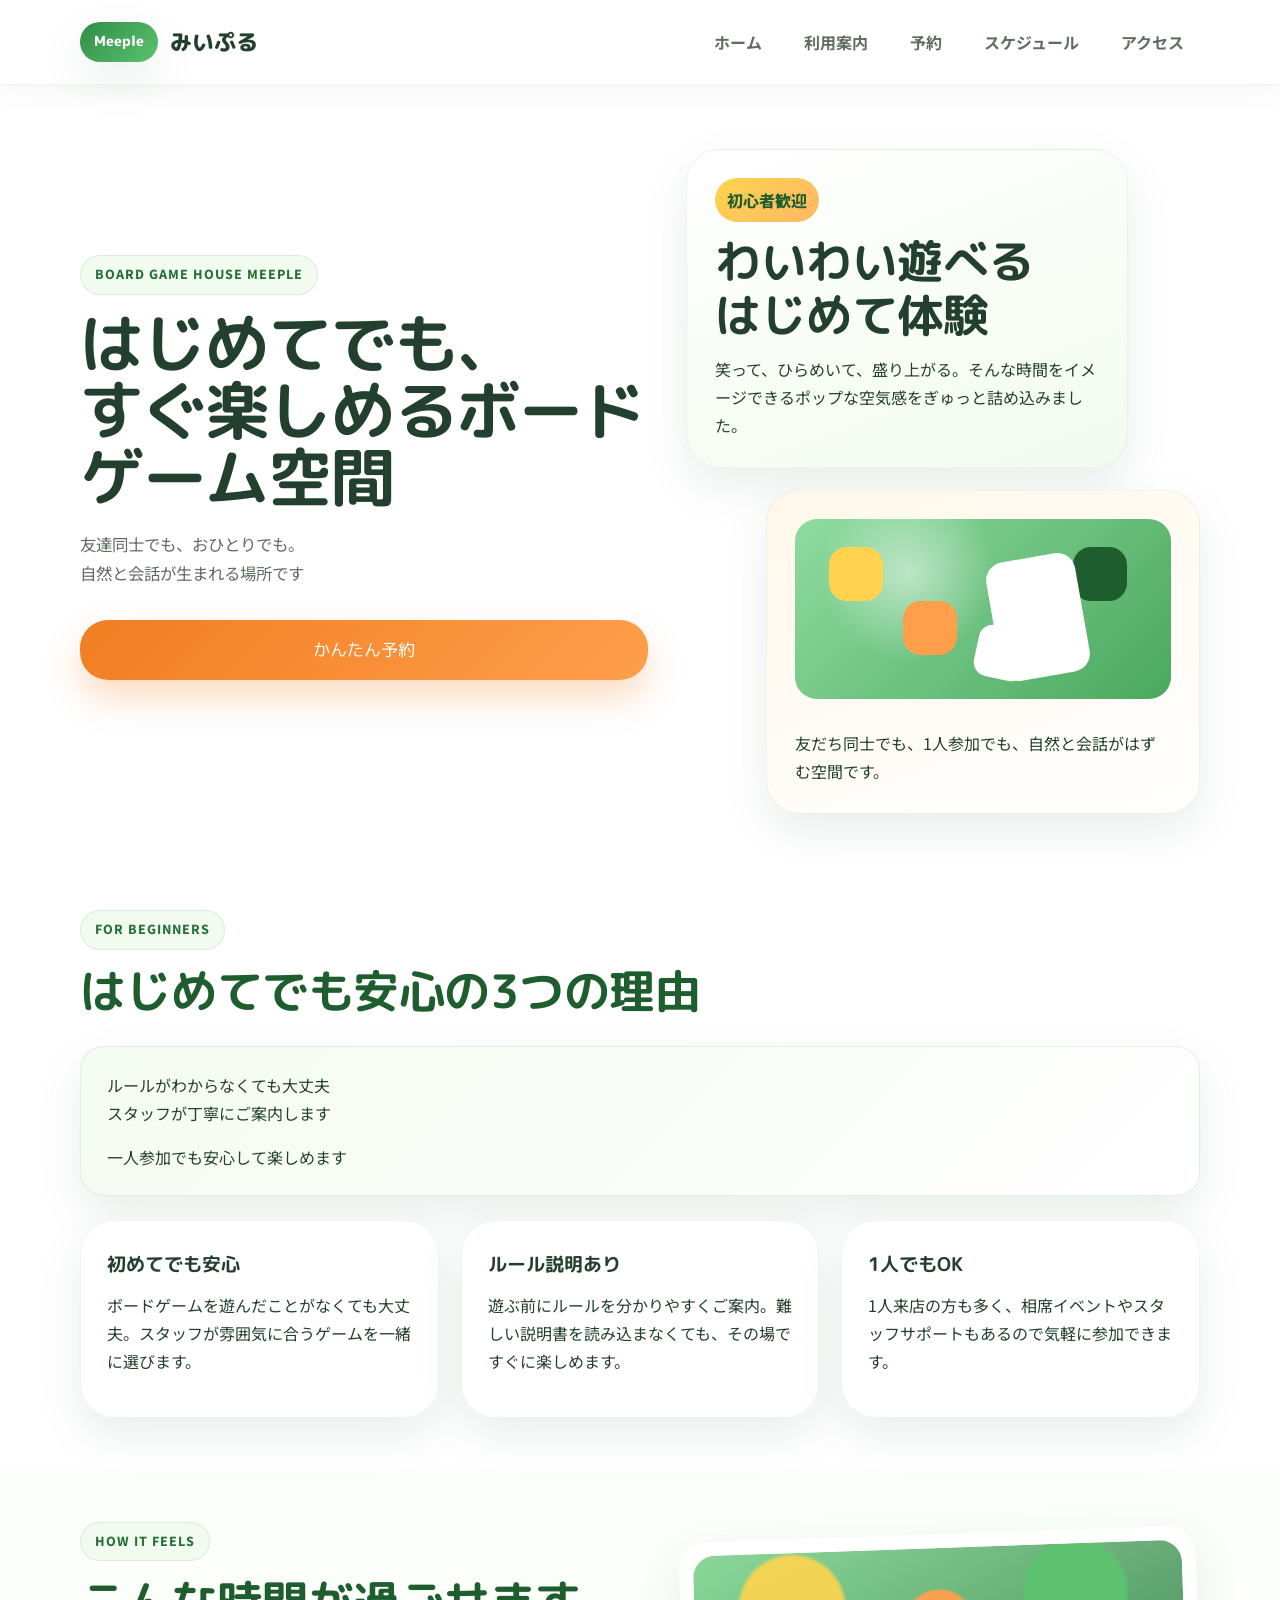
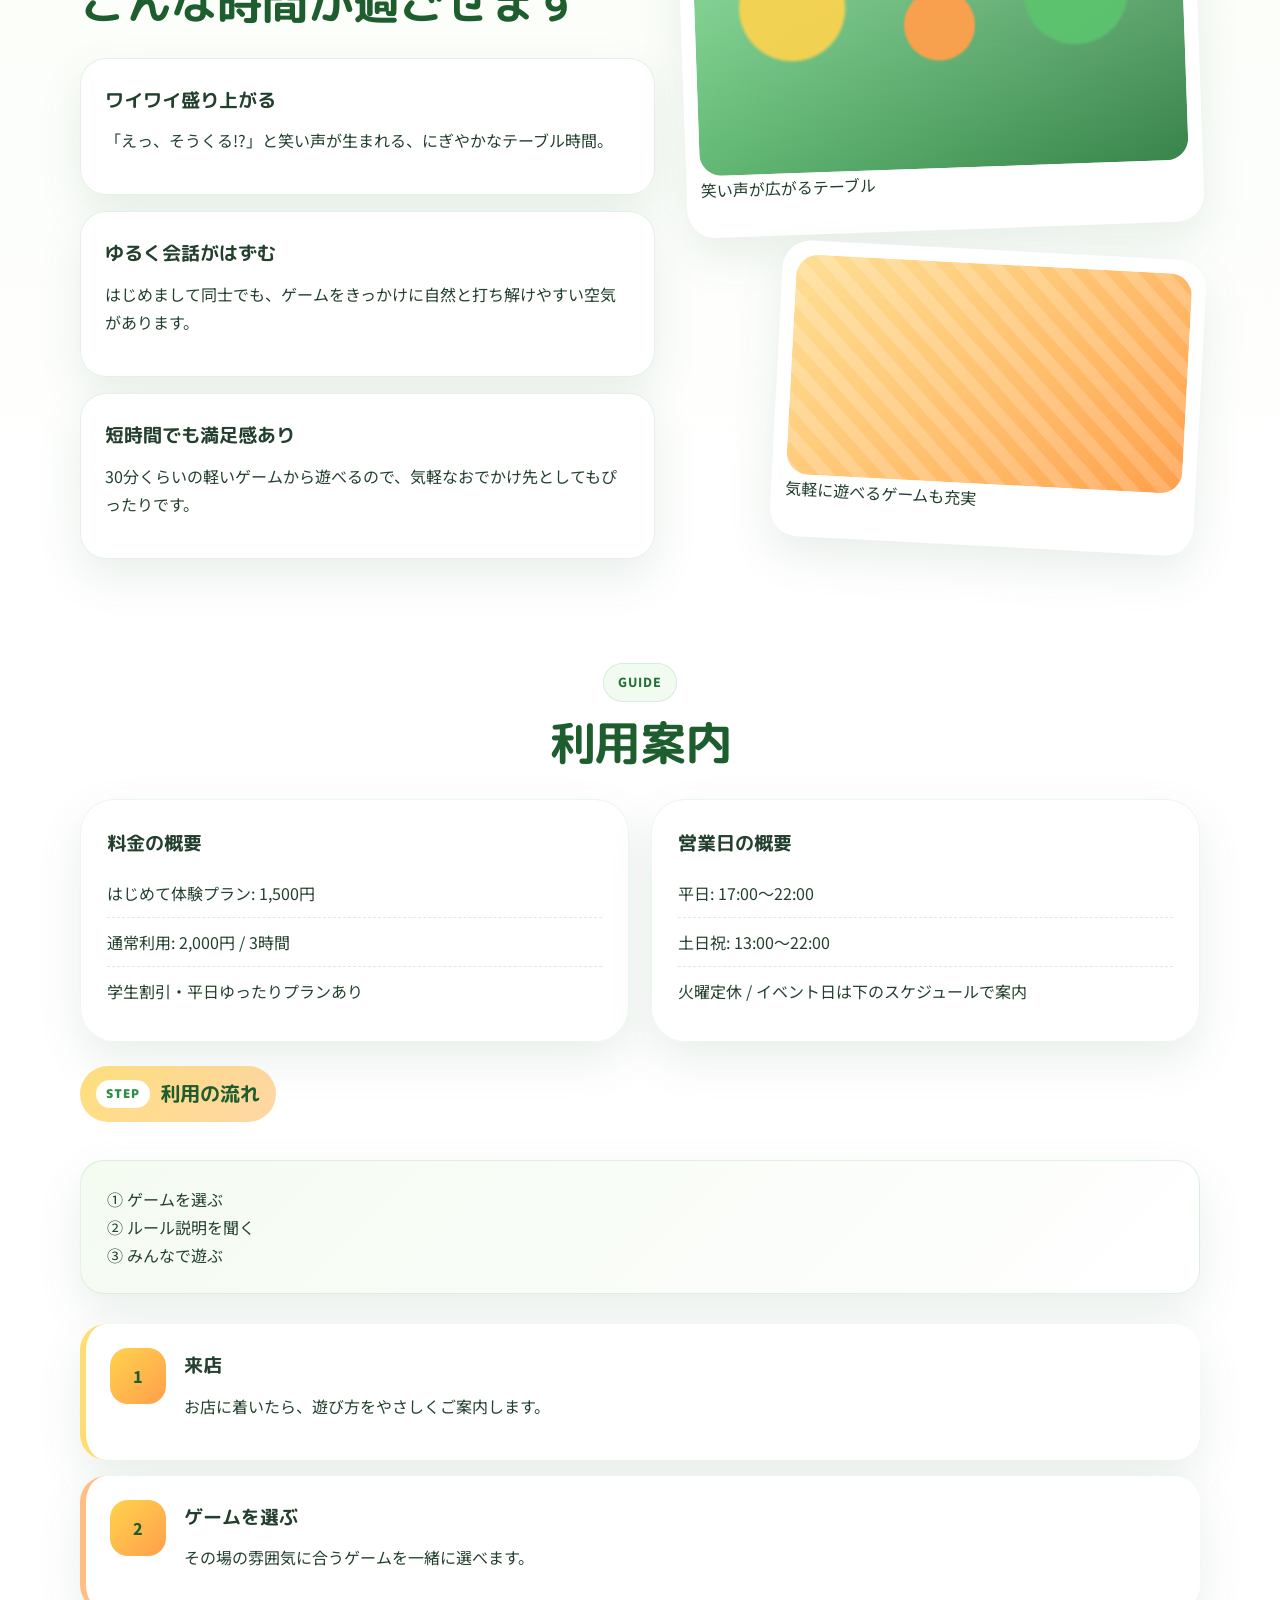
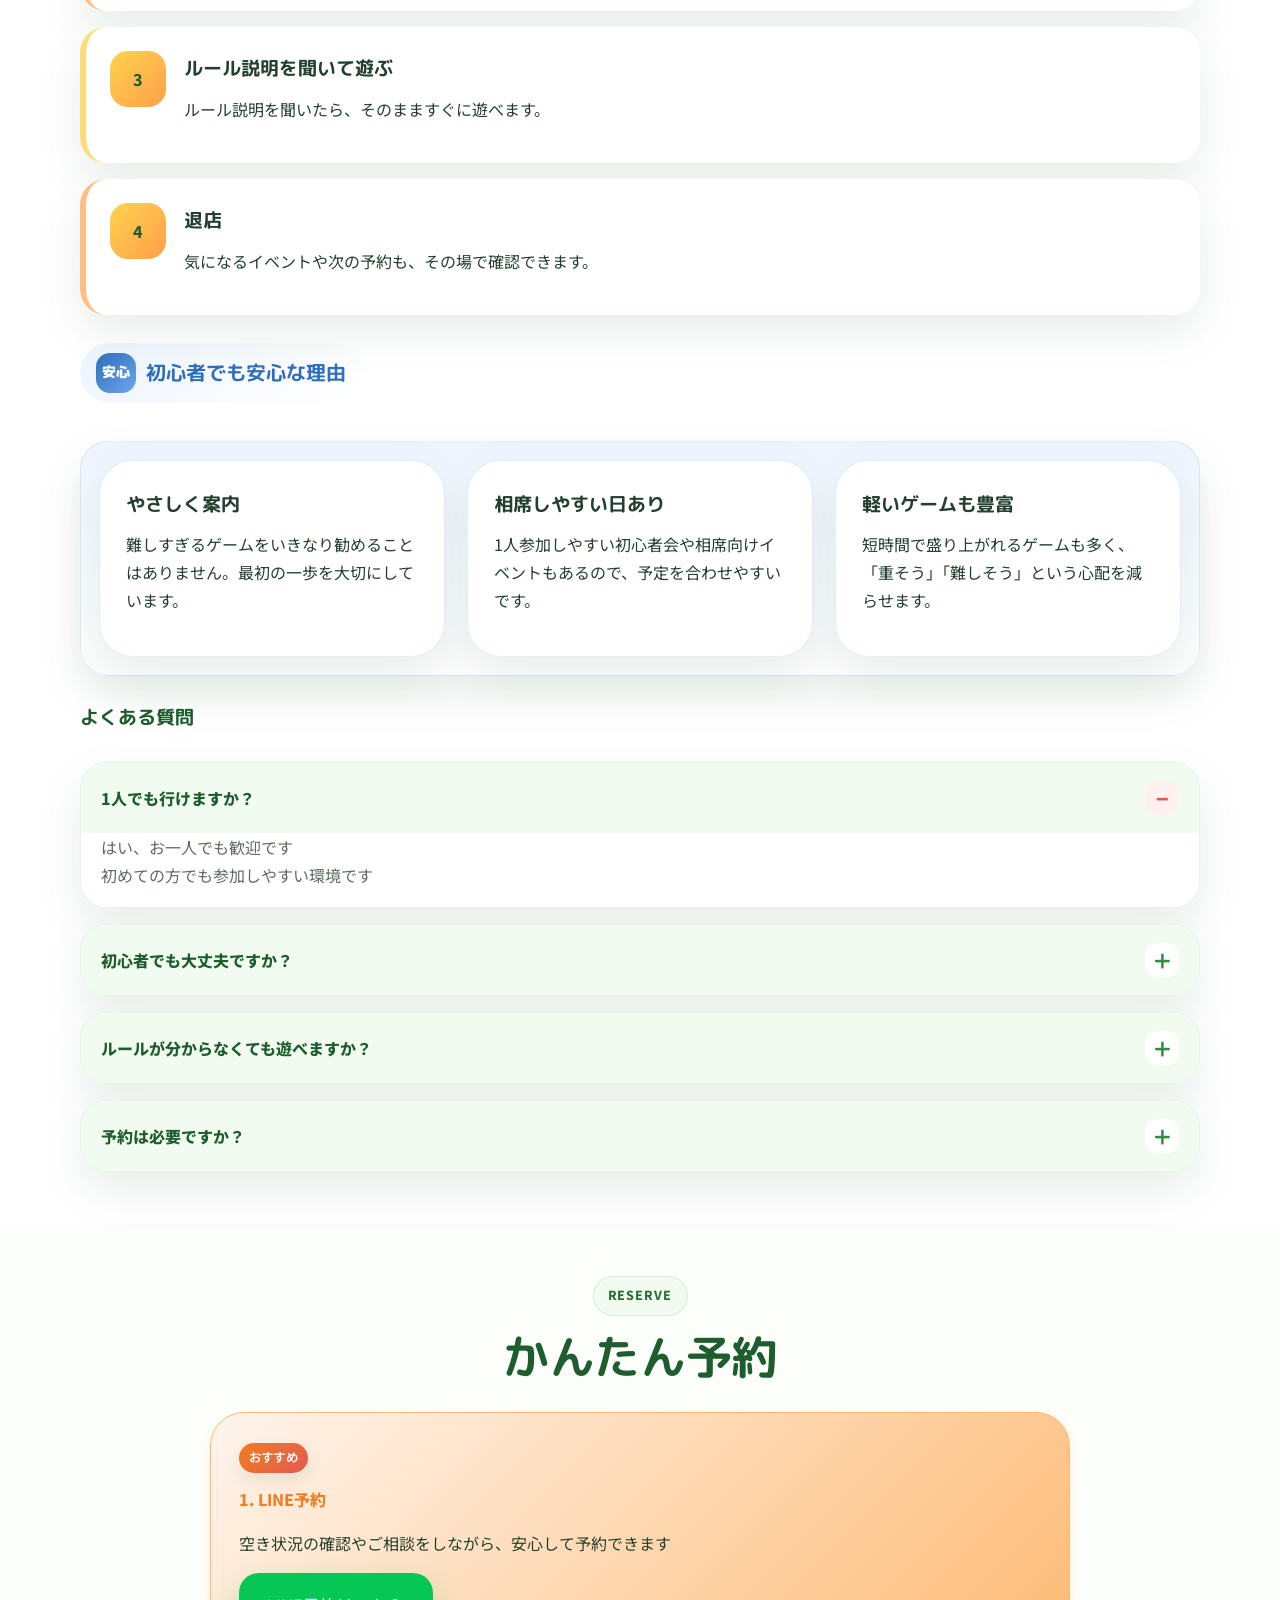
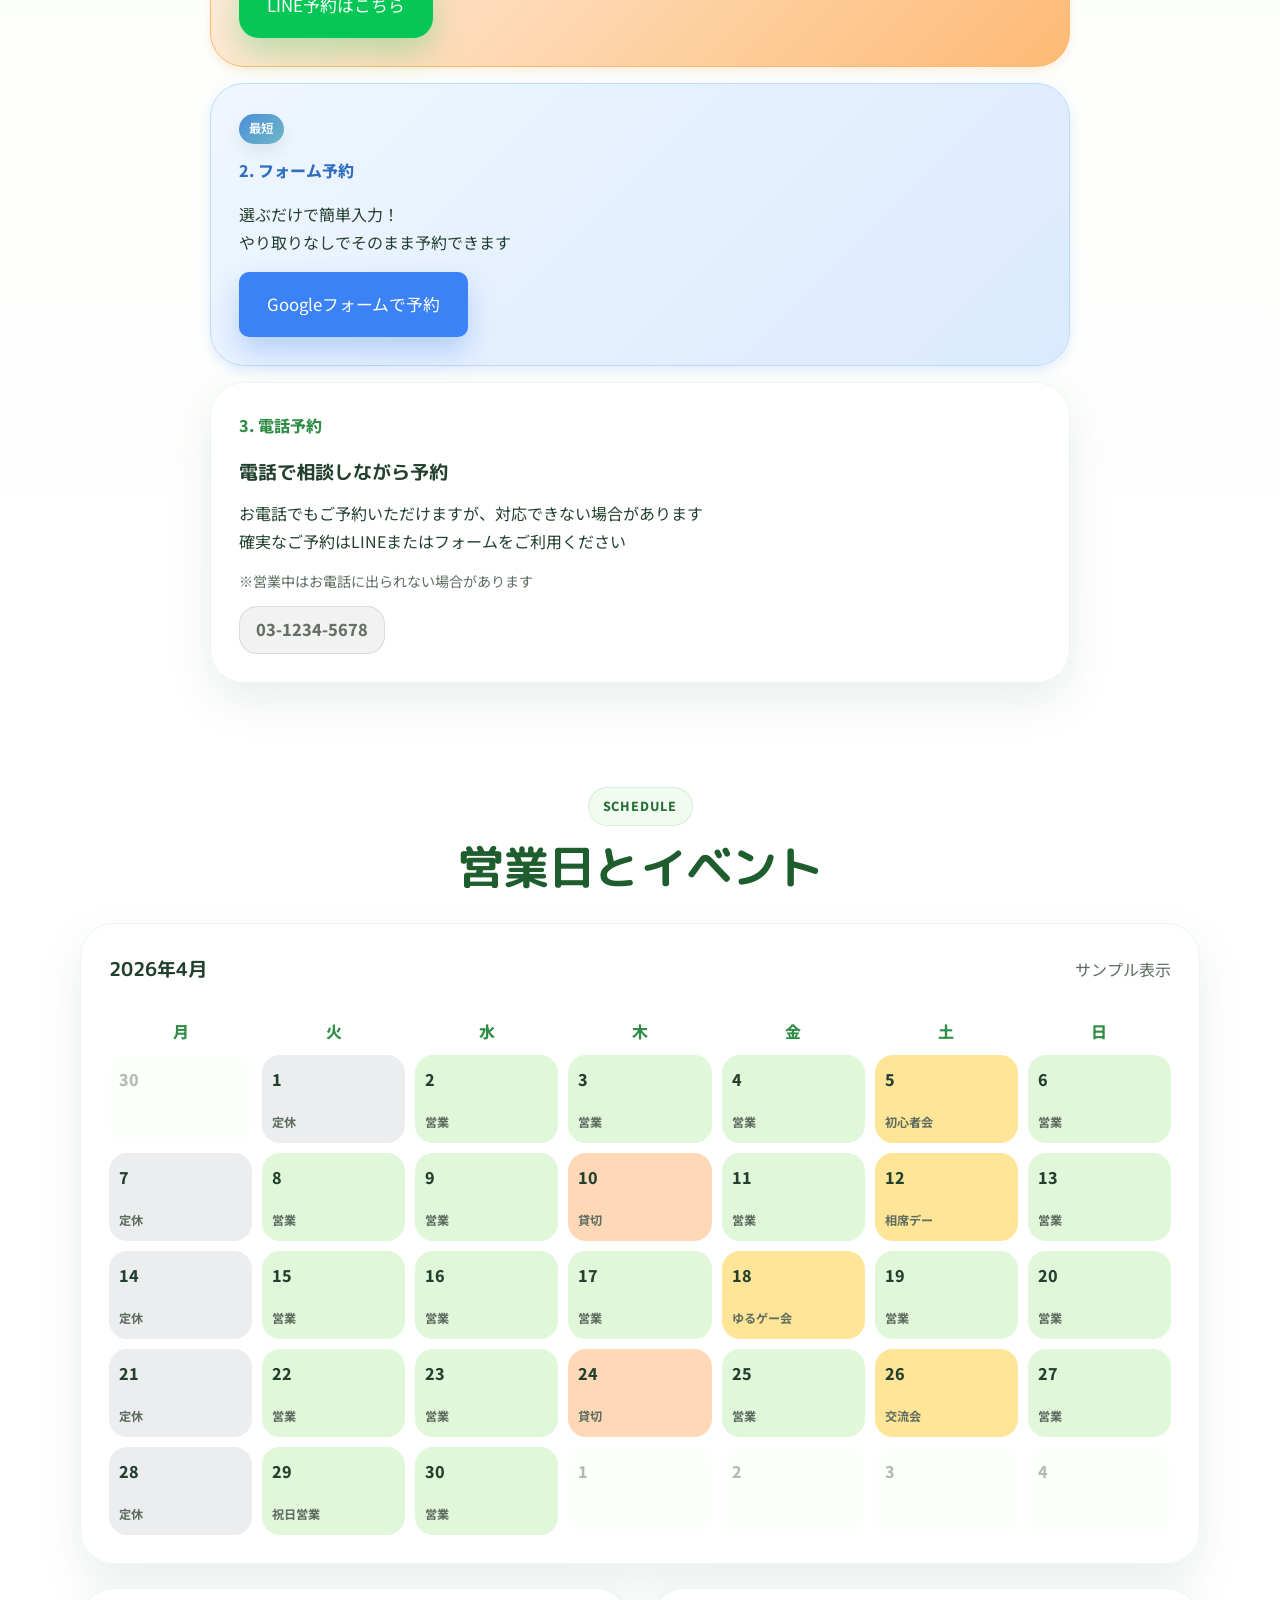
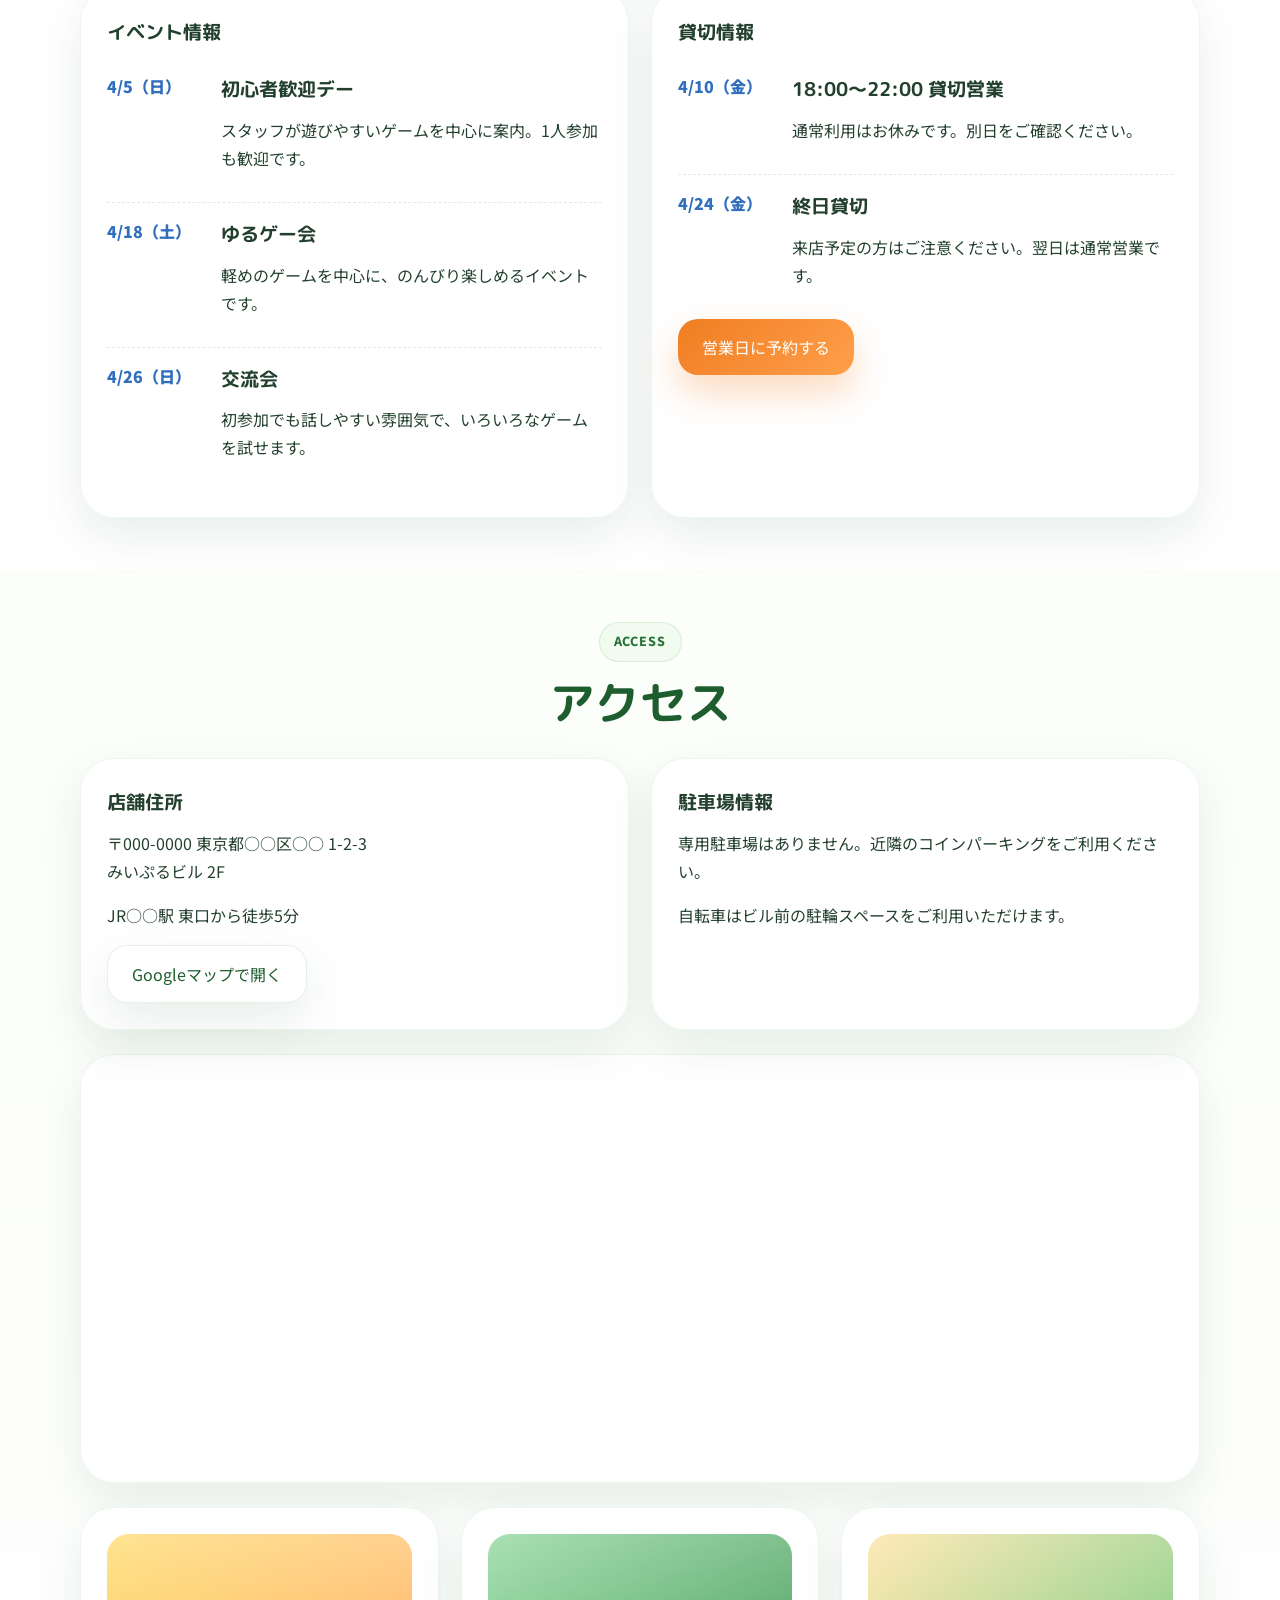
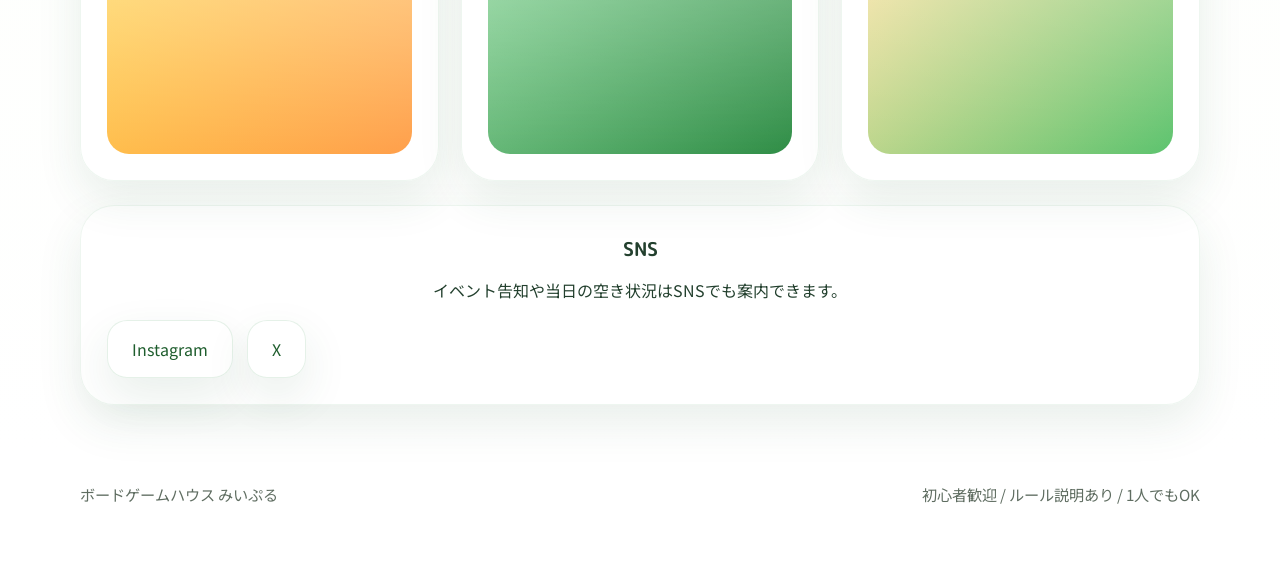
==== commit 5d47ad3a: "Add files via upload" ====
--- a/index.html
+++ b/index.html
@@ -85,17 +85,14 @@
         </div>
         <div class="card-grid three">
           <article class="info-card">
-            <div class="icon-bubble">◎</div>
             <h3>初めてでも安心</h3>
             <p>ボードゲームを遊んだことがなくても大丈夫。スタッフが雰囲気に合うゲームを一緒に選びます。</p>
           </article>
           <article class="info-card">
-            <div class="icon-bubble">▶</div>
             <h3>ルール説明あり</h3>
             <p>遊ぶ前にルールを分かりやすくご案内。難しい説明書を読み込まなくても、その場ですぐに楽しめます。</p>
           </article>
           <article class="info-card">
-            <div class="icon-bubble">1</div>
             <h3>1人でもOK</h3>
             <p>1人来店の方も多く、相席イベントやスタッフサポートもあるので気軽に参加できます。</p>
           </article>
@@ -143,7 +140,6 @@
         <div class="section-heading centered">
           <p class="eyebrow">GUIDE</p>
           <h2>利用案内</h2>
-          <p>はじめての方が不安なく来店できるよう、料金や流れをやさしくまとめています。</p>
         </div>
 
         <div class="card-grid two">
@@ -210,17 +206,14 @@
         <div class="support-section">
         <div class="card-grid three support-grid">
           <article class="info-card">
-            <div class="icon-bubble">や</div>
             <h3>やさしく案内</h3>
             <p>難しすぎるゲームをいきなり勧めることはありません。最初の一歩を大切にしています。</p>
           </article>
           <article class="info-card">
-            <div class="icon-bubble">相</div>
             <h3>相席しやすい日あり</h3>
             <p>1人参加しやすい初心者会や相席向けイベントもあるので、予定を合わせやすいです。</p>
           </article>
           <article class="info-card">
-            <div class="icon-bubble">軽</div>
             <h3>軽いゲームも豊富</h3>
             <p>短時間で盛り上がれるゲームも多く、「重そう」「難しそう」という心配を減らせます。</p>
           </article>
@@ -317,7 +310,6 @@
         <div class="section-heading centered">
           <p class="eyebrow">SCHEDULE</p>
           <h2>営業日とイベント</h2>
-          <p>営業日・イベント情報はこちらからご確認ください</p>
         </div>
 
         <div class="calendar-card">
@@ -420,6 +412,7 @@
               </div>
             </div>
             <a class="button button-primary" href="#reserve">営業日に予約する</a>
+            <!-- 予約導線としては有効なため現状は残置。全体導線との重複度は今後の運用で再評価しやすい位置に配置。 -->
           </article>
         </div>
       </div>
@@ -430,7 +423,6 @@
         <div class="section-heading centered">
           <p class="eyebrow">ACCESS</p>
           <h2>アクセス</h2>
-          <p>鹿屋市で気軽に遊べるボードゲームスペースです</p>
         </div>
 
         <div class="card-grid two">
@@ -454,15 +446,15 @@
         <div class="card-grid three section-gap-top">
           <article class="photo-card">
             <div class="photo photo-shop-front"></div>
-            <p>入口イメージ</p>
+            <!-- <p>入口イメージ</p> -->
           </article>
           <article class="photo-card">
             <div class="photo photo-table"></div>
-            <p>テーブル席イメージ</p>
+            <!-- <p>テーブル席イメージ</p> -->
           </article>
           <article class="photo-card">
             <div class="photo photo-shelf"></div>
-            <p>ゲーム棚イメージ</p>
+            <!-- <p>ゲーム棚イメージ</p> -->
           </article>
         </div>
 
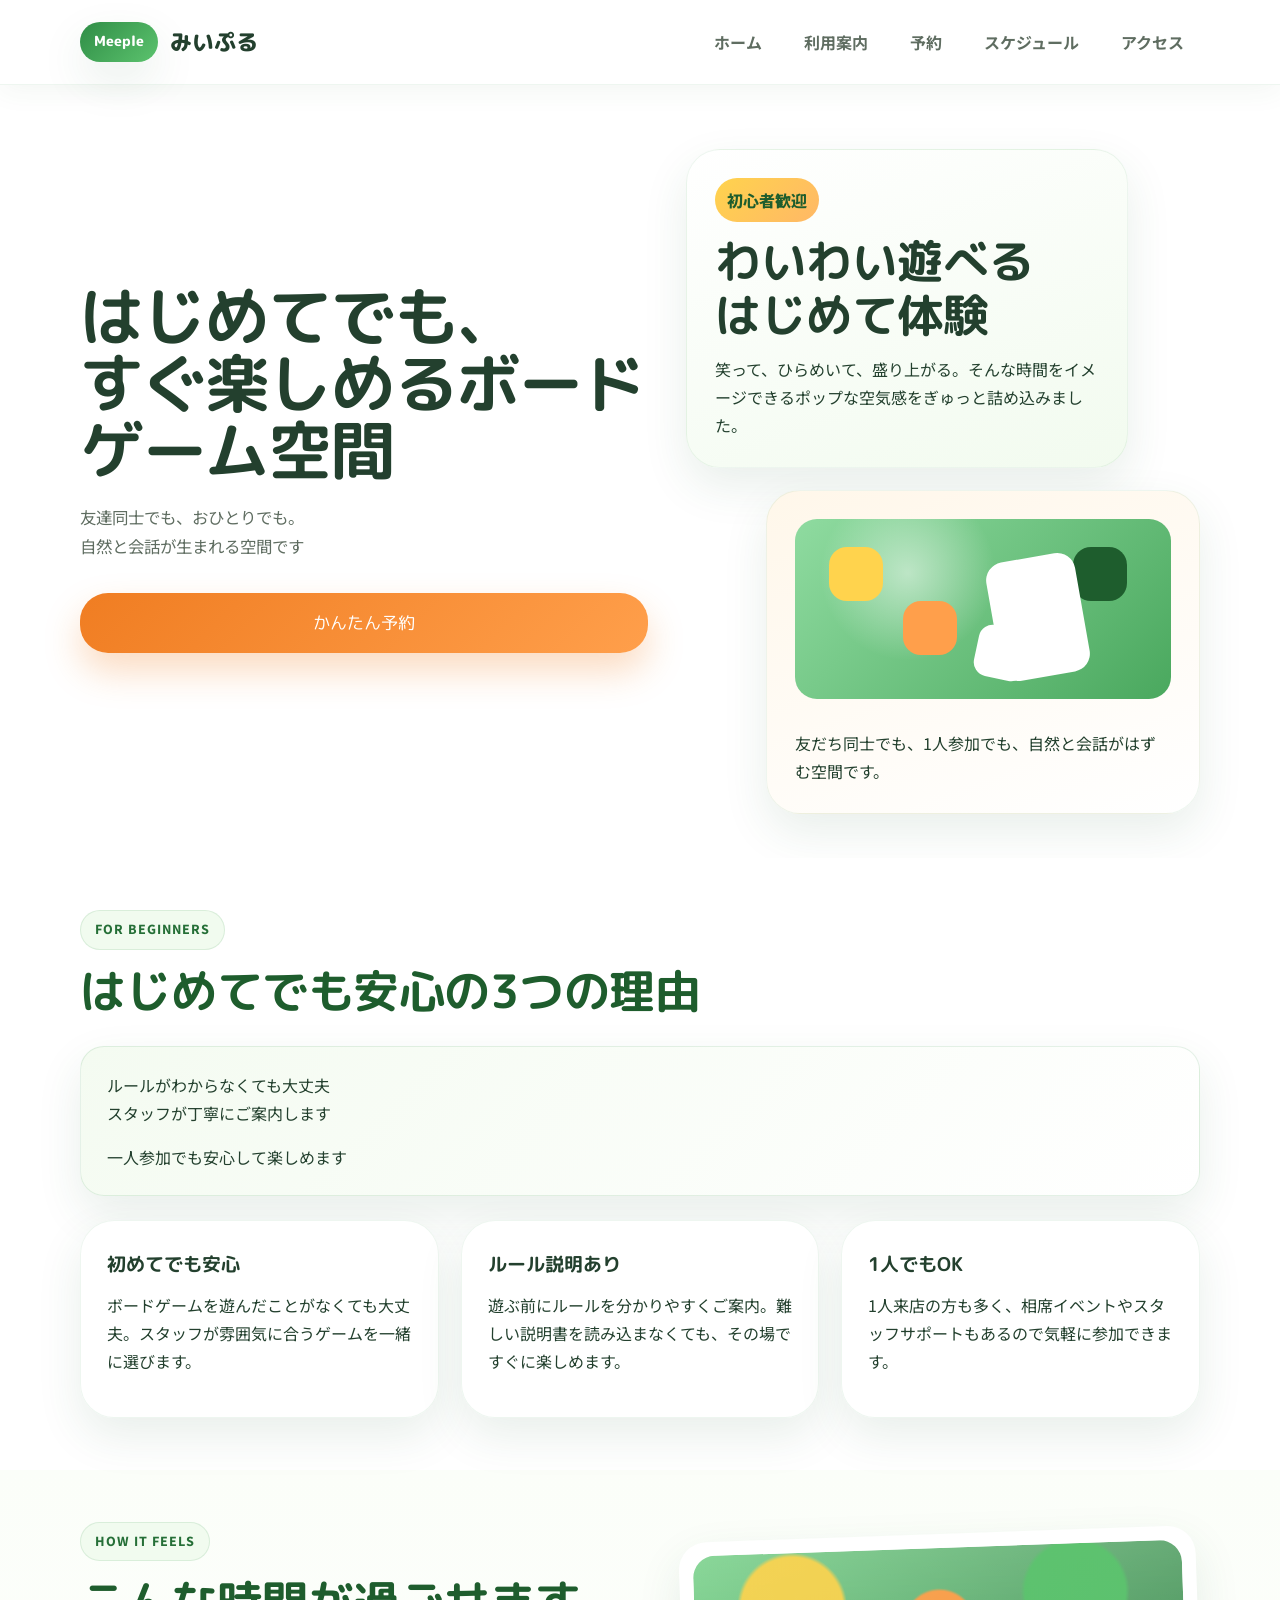
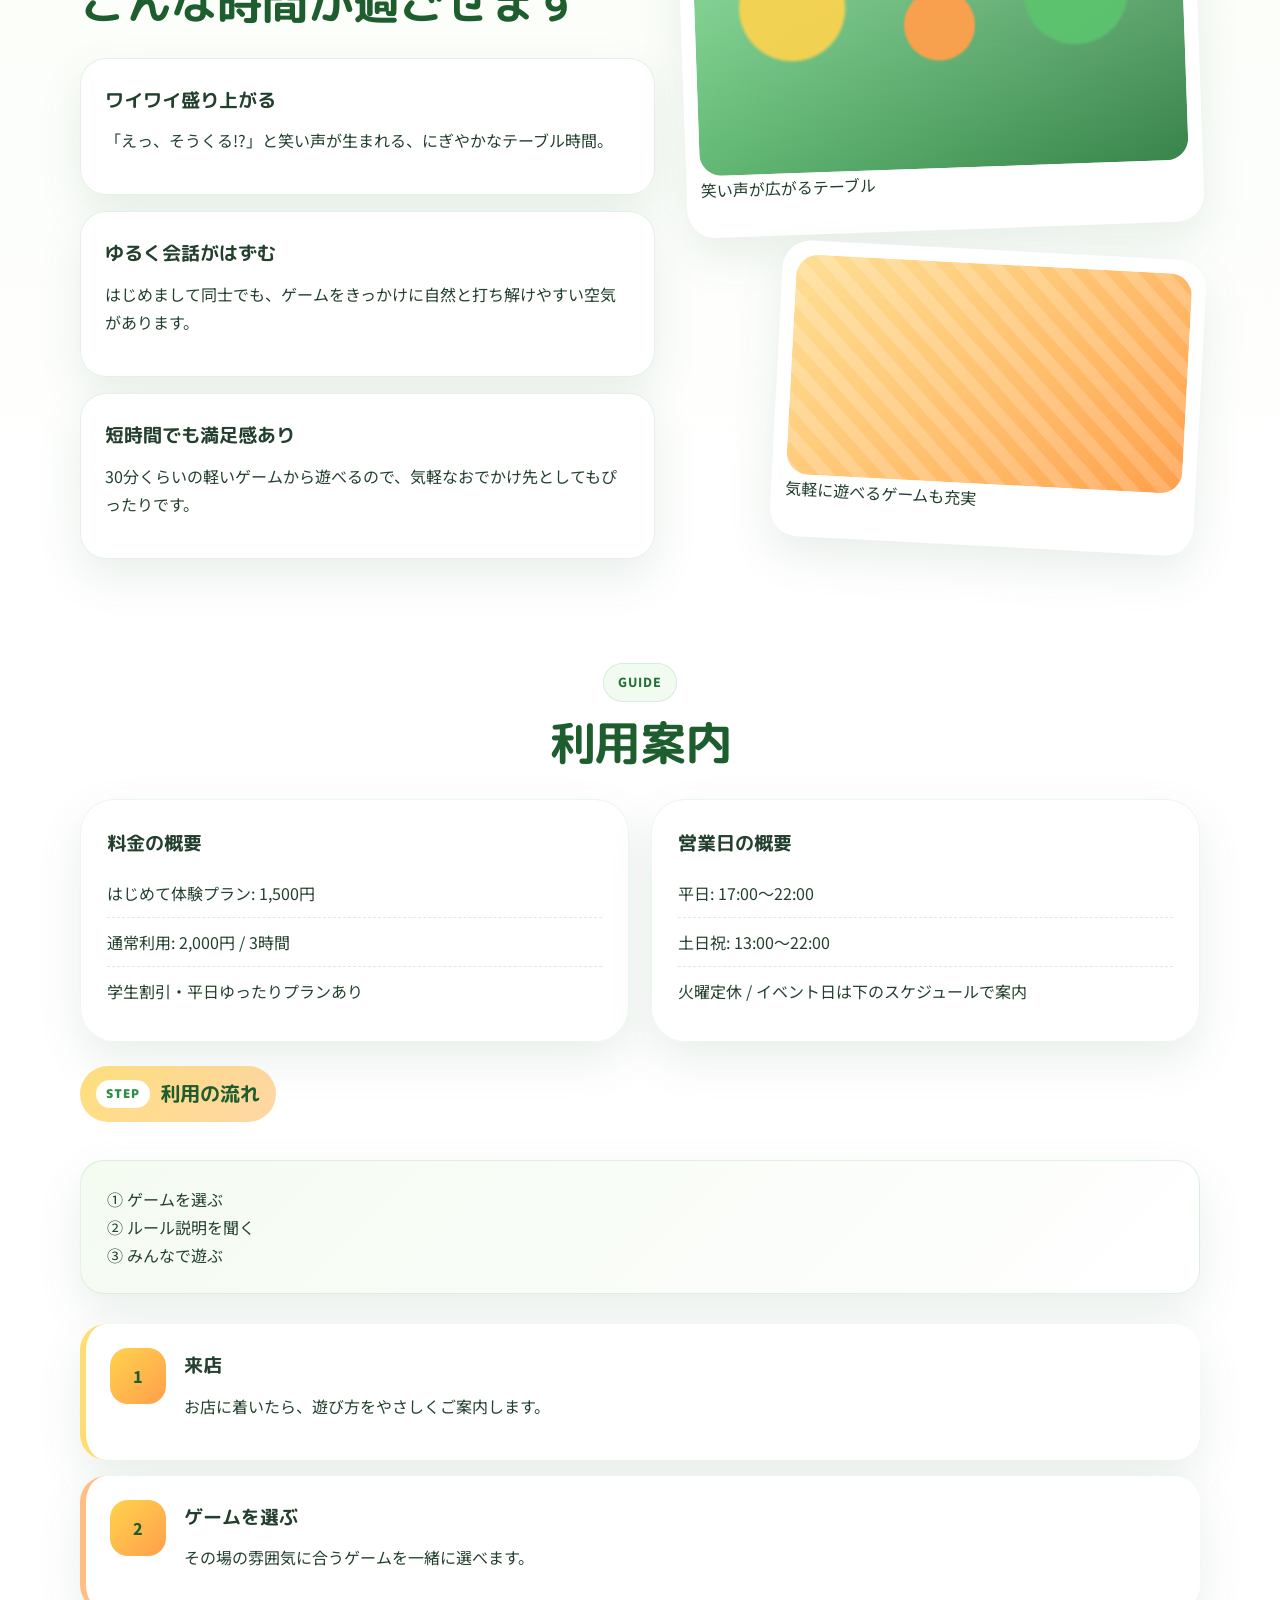
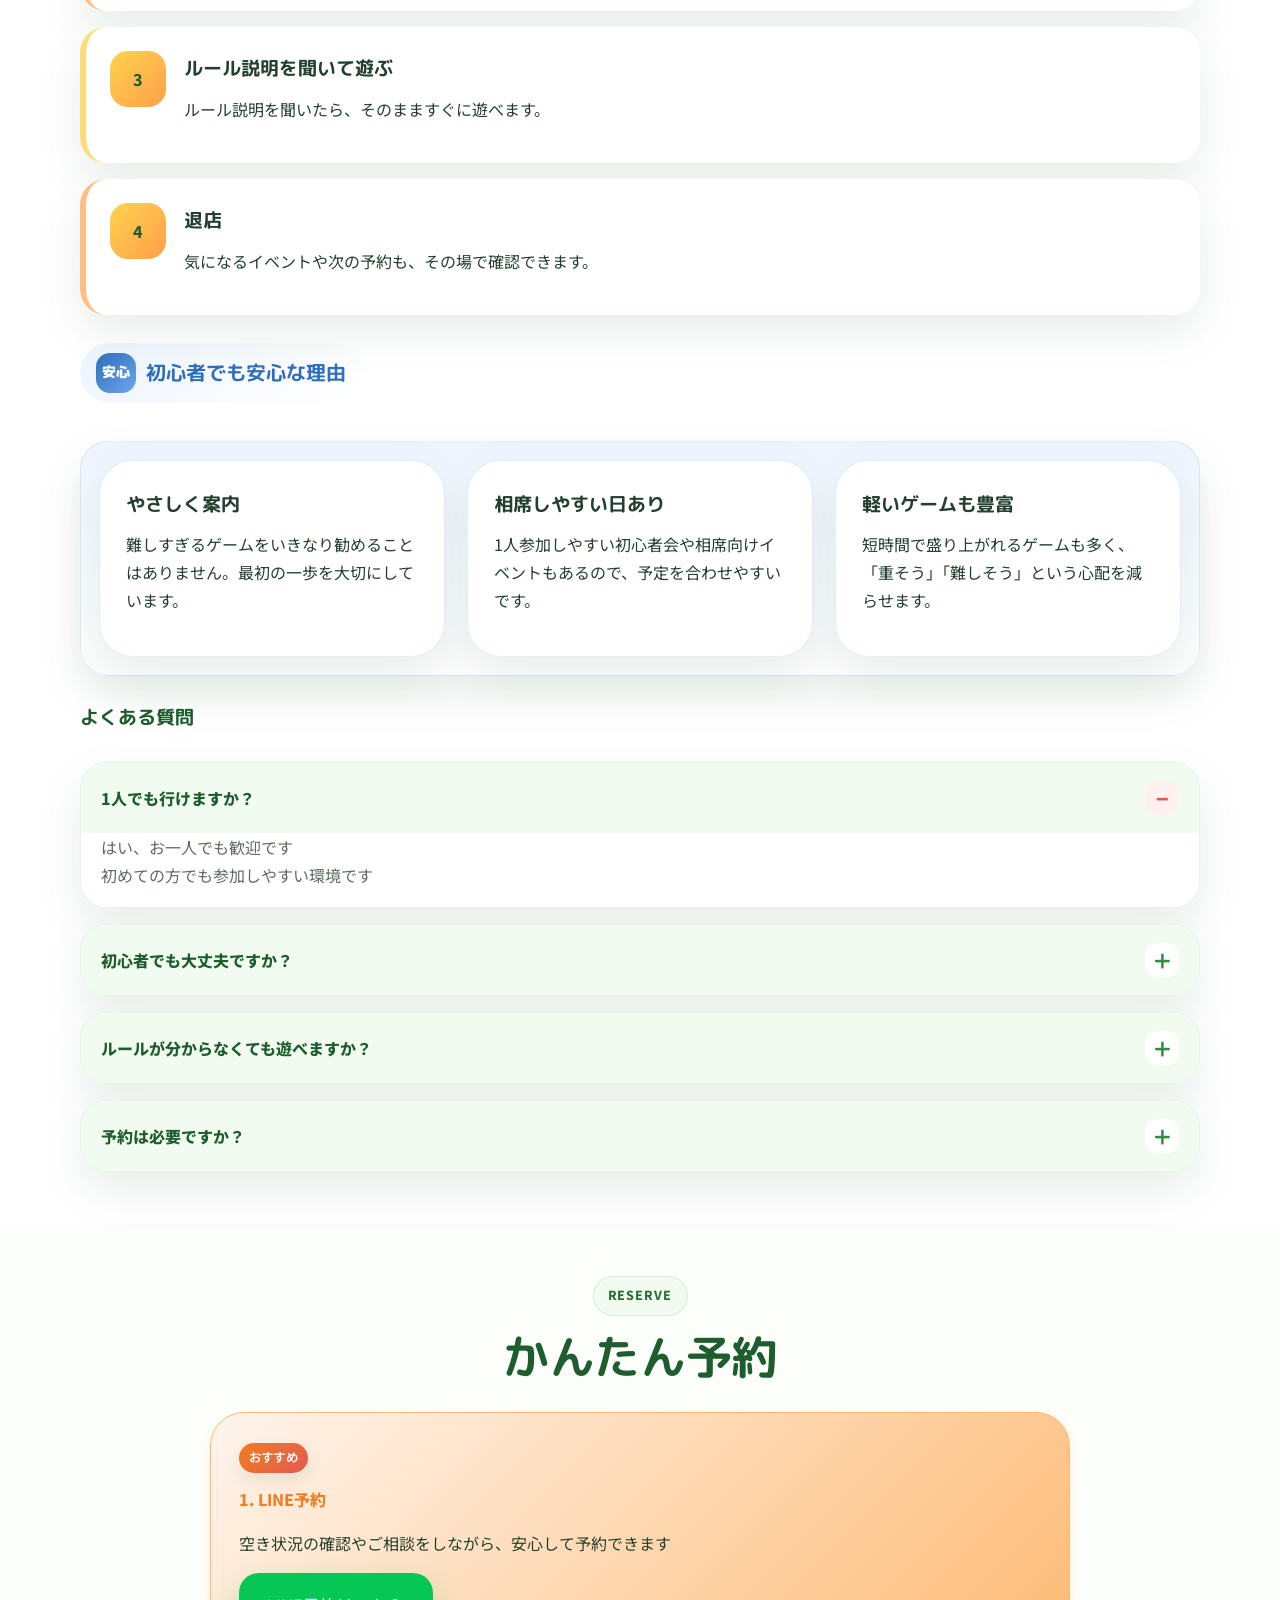
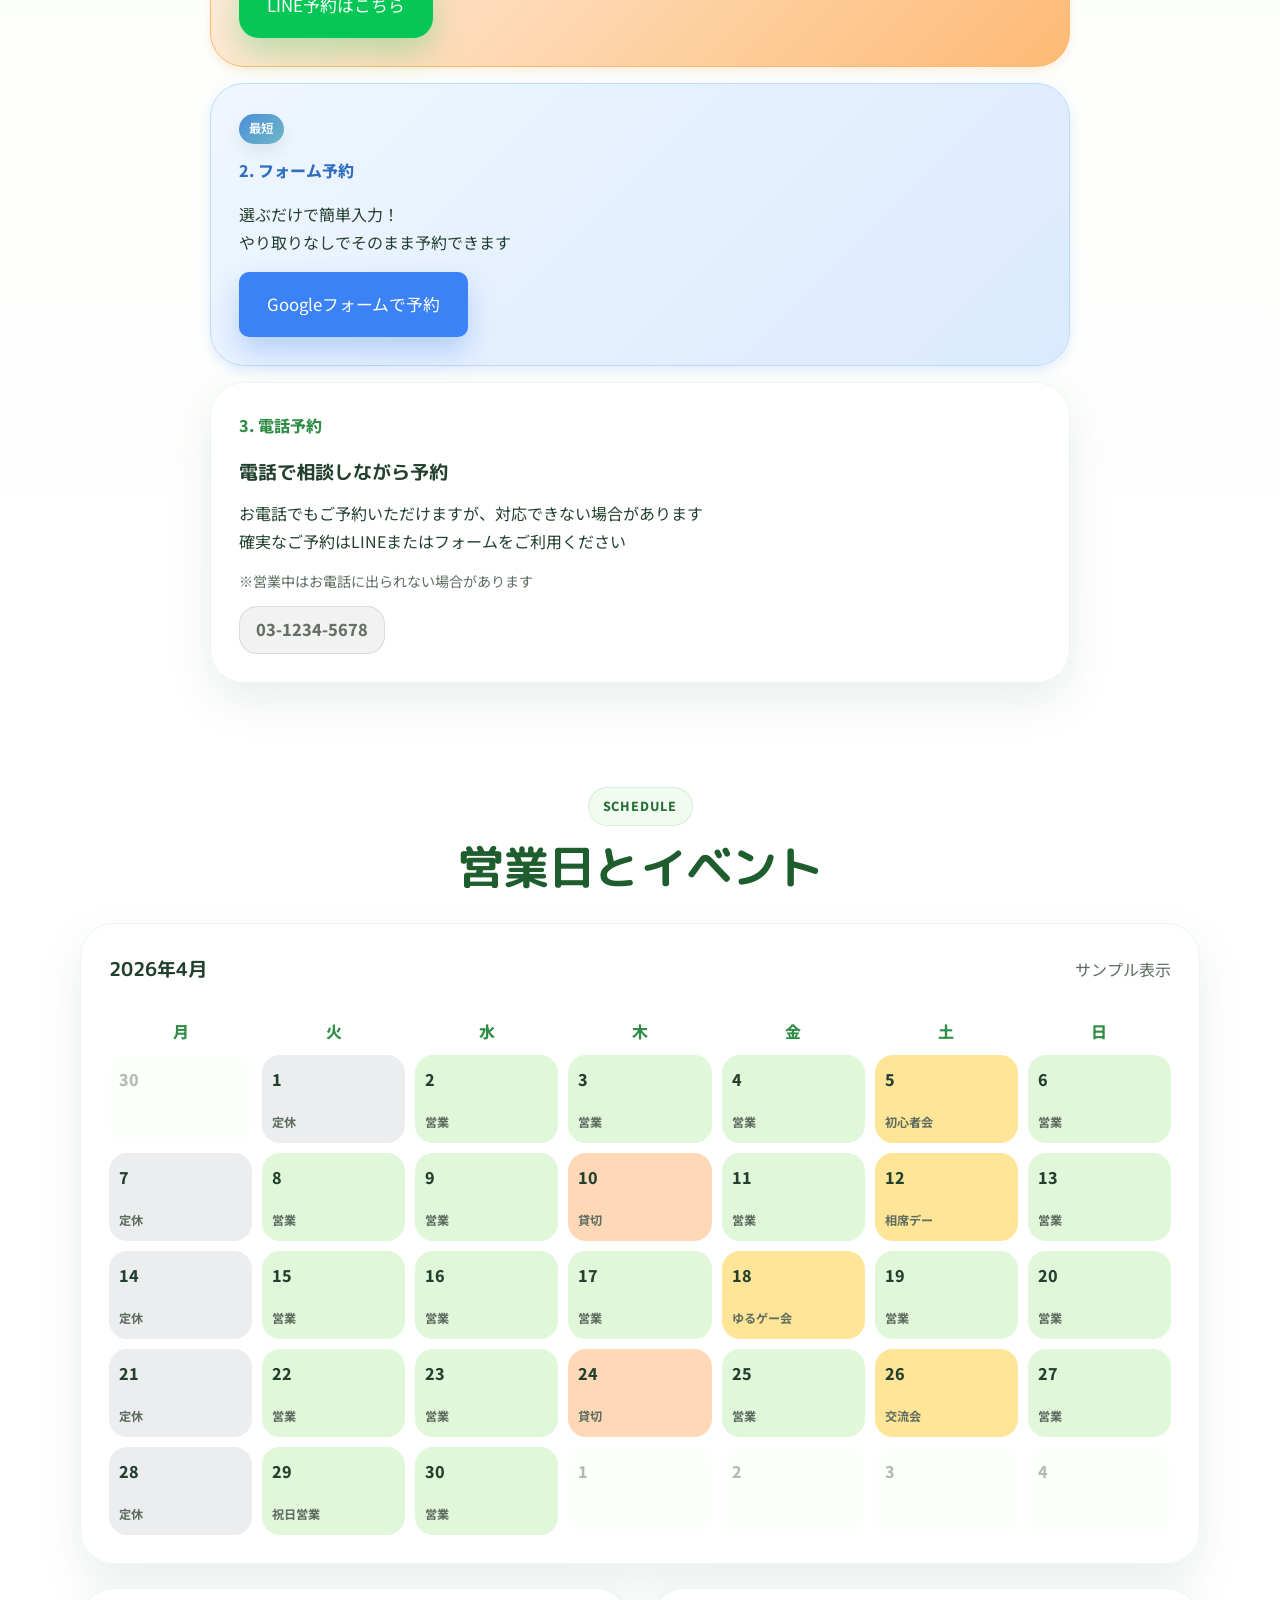
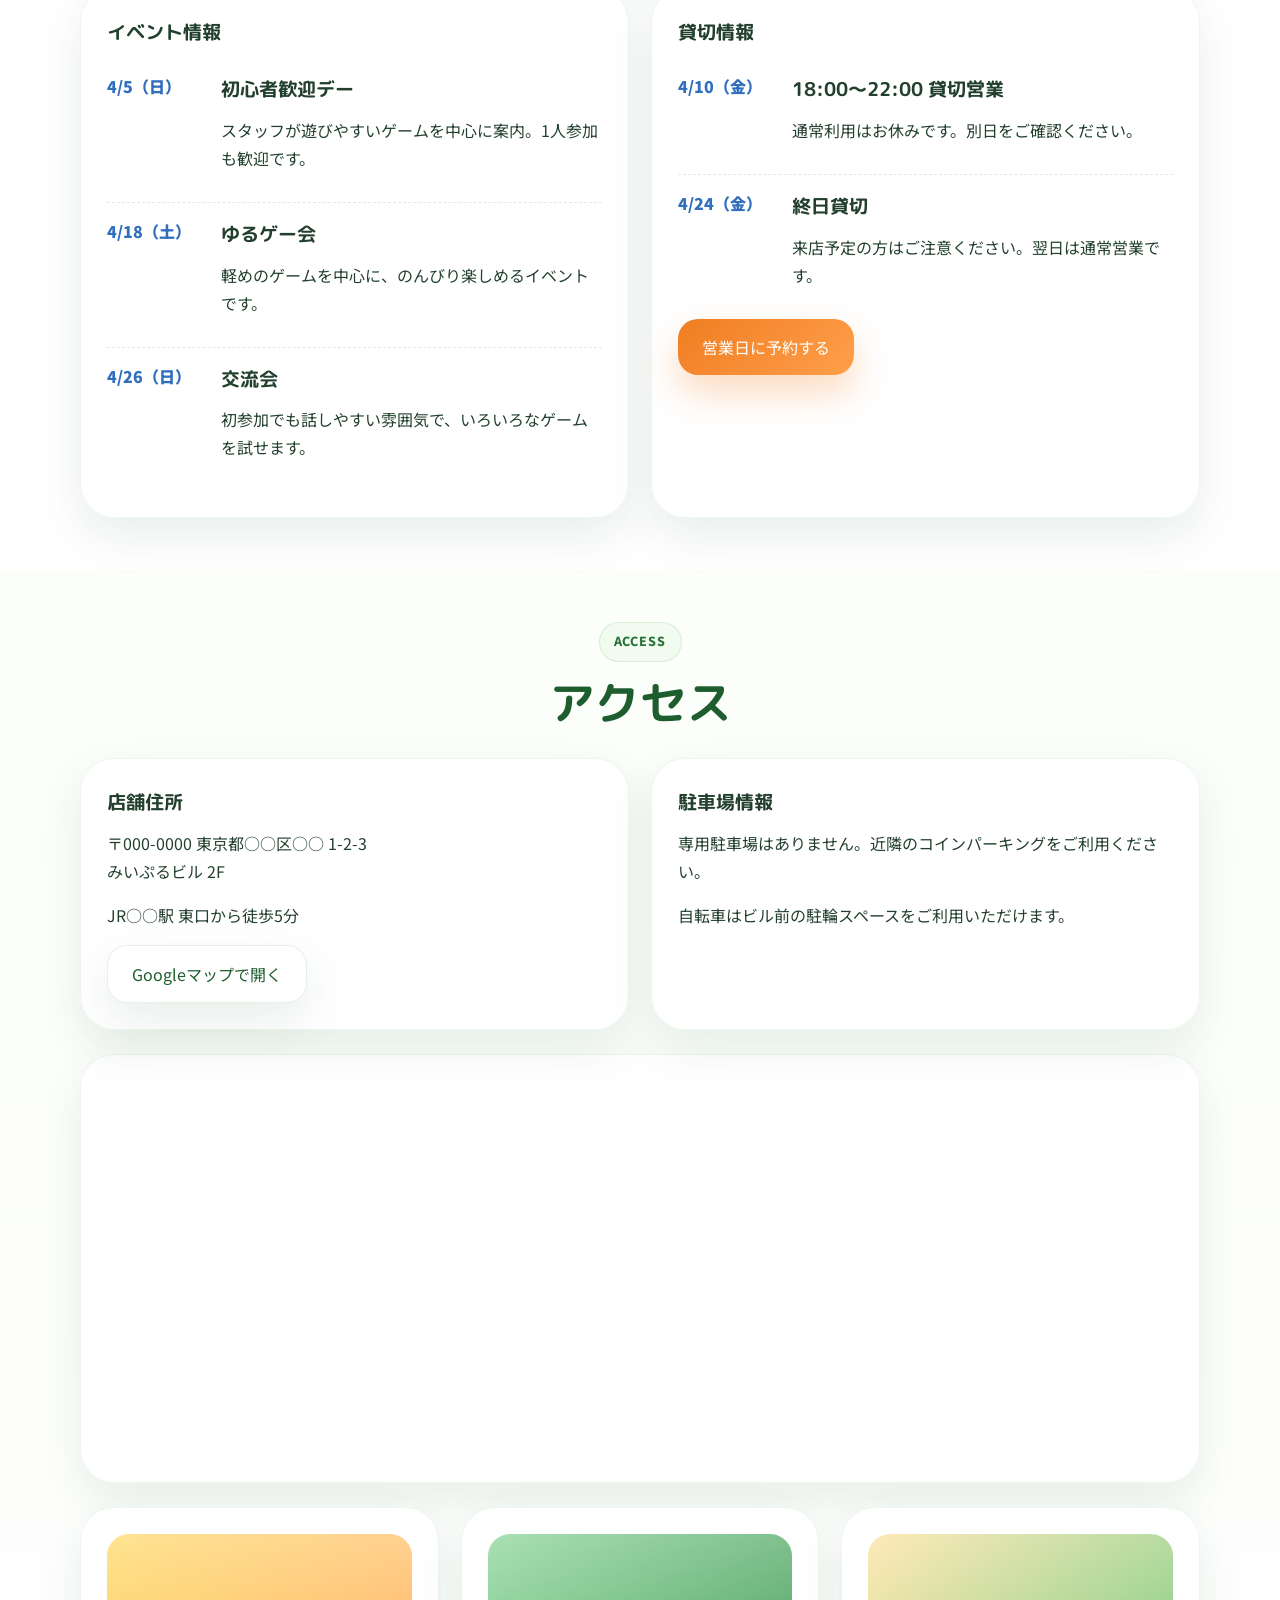
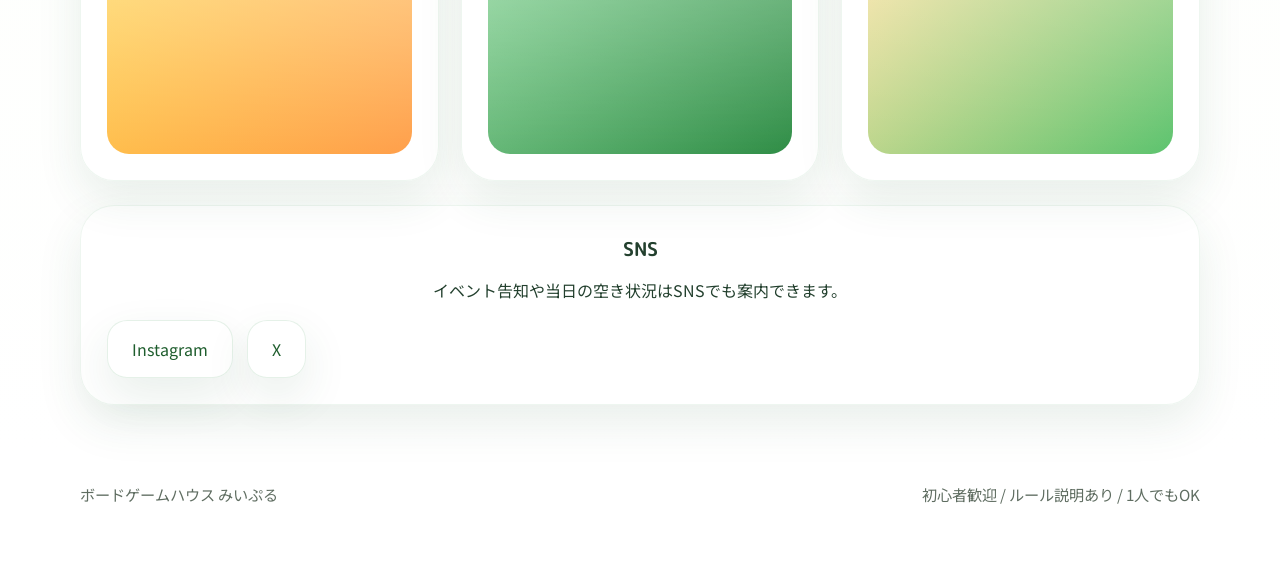
==== commit dad3cab5: "Update top section copy and remove English eyebrow text" ====
--- a/index.html
+++ b/index.html
@@ -4,6 +4,7 @@
   <meta charset="UTF-8">
   <meta name="viewport" content="width=device-width, initial-scale=1.0">
   <title>みいぷる | はじめてでも、気づいたら夢中。</title>
+  <meta name="robots" content="noindex">
   <meta name="description" content="ボードゲームハウス みいぷるの公式サイト。初心者歓迎、ルール説明あり、1人でもOK。スマホからかんたん予約。">
   <link rel="preconnect" href="https://fonts.googleapis.com">
   <link rel="preconnect" href="https://fonts.gstatic.com" crossorigin>
@@ -44,9 +45,8 @@
     <section id="top" class="hero">
       <div class="container hero-grid">
         <div class="hero-copy">
-          <p class="eyebrow">BOARD GAME HOUSE MEEPLE</p>
           <h1>はじめてでも、<br>すぐ楽しめるボードゲーム空間</h1>
-          <p class="hero-text">友達同士でも、おひとりでも。<br>自然と会話が生まれる場所です</p>
+          <p class="hero-text">友達同士でも、おひとりでも。<br>自然と会話が生まれる空間です</p>
           <div class="hero-actions">
             <a class="button button-primary button-hero" href="#reserve">
               <span class="button-label">かんたん予約</span>
